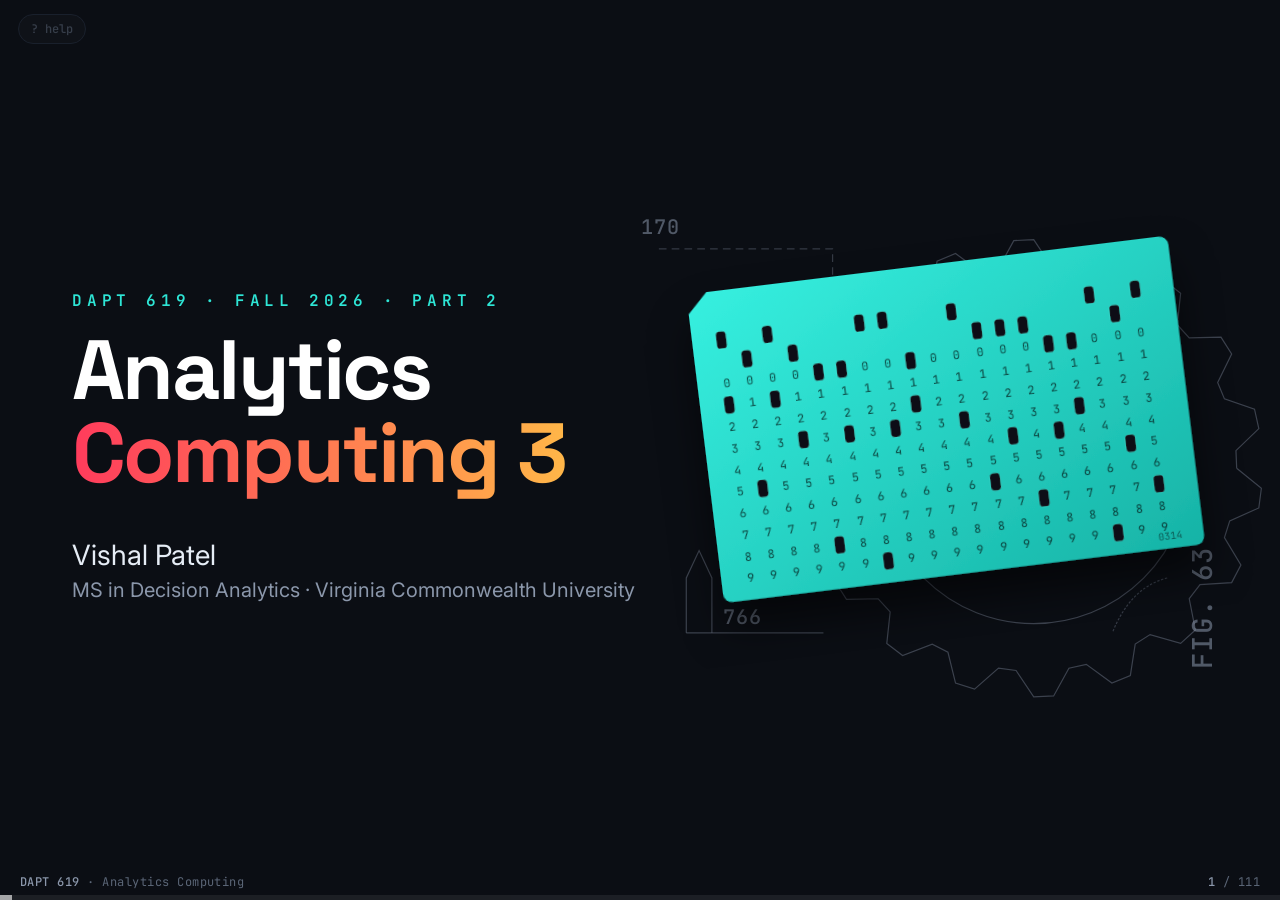
==== slides/html/part-2/index.html @ 4b33e955 "added main-guard slide" ====
<!doctype html>
<html lang="en">
<head>
<meta charset="utf-8">
<meta name="viewport" content="width=device-width, initial-scale=1">
<title>DAPT 619 · Analytics Computing · Part 2</title>
<link rel="preconnect" href="https://fonts.googleapis.com">
<link rel="preconnect" href="https://fonts.gstatic.com" crossorigin>
<link href="https://fonts.googleapis.com/css2?family=Inter:wght@400;500;600;700&family=JetBrains+Mono:wght@400;500;700&family=Space+Grotesk:wght@500;700&display=swap" rel="stylesheet">
<link rel="stylesheet" href="deck.css">
<style>
  body.blackout #stage { visibility: hidden; }
  /* ── Part 2 additions ── */
  pre.src { color: var(--text); }
  pre.src .kw { color: var(--violet); }
  pre.src .f { color: var(--blue); }
  pre.src .s, pre .s { color: var(--amber); }
  pre.src .n { color: #ff8a5b; }
  pre.src .c { color: var(--dim); font-style: italic; }
  pre.src .dec { color: var(--cyan); }
  pre .kw { color: var(--violet); }
  .fname { font: 500 14px var(--font-mono); color: var(--muted); letter-spacing: .04em; }
  .badge { display: inline-flex; align-items: center; justify-content: center; width: 26px; height: 26px; border-radius: 50%; background: var(--amber); color: #111; font: 700 14px var(--font-head); vertical-align: middle; }
  table.spec { border-collapse: collapse; font: 500 20px var(--font-mono); align-self: flex-start; }
  table.spec th { font: 600 13px var(--font-mono); letter-spacing: .1em; text-transform: uppercase; color: var(--muted); text-align: right; padding: 6px 22px; border-bottom: 1px solid var(--line); }
  table.spec td { text-align: right; padding: 7px 22px; border-bottom: 1px solid rgba(255,255,255,.05); }
  table.spec.wide { font: 400 17px var(--font-body); width: 100%; }
  table.spec.wide th:first-child, table.spec.wide td:first-child { text-align: left; }
  table.spec tr.hl td { color: var(--amber); font-weight: 600; background: rgba(255,182,72,.07); }
  .mockui { background: #fff; color: #1f2937; border-radius: 14px; padding: 20px 22px; box-shadow: 0 20px 50px rgba(0,0,0,.5); font-family: var(--font-body); }
  .mockui .mlabel { font-size: 13px; color: #6b7280; margin: 4px 0 6px; }
  .mockui .mfield { border: 1px solid #e5e7eb; border-radius: 8px; padding: 10px 12px; font-size: 17px; min-height: 22px; }
  .mockui .mbtn { flex: 1; text-align: center; background: #f3f4f6; border-radius: 8px; padding: 9px; font-size: 15px; font-weight: 600; }
  .mockui .mbtn.primary { background: #f97316; color: #fff; }
  .ibox { border: 1.5px solid rgba(230,237,246,.38); background: #232c3d; box-shadow: 0 4px 14px rgba(0,0,0,.35); border-radius: 12px; padding: 16px 20px; font: 600 17px var(--font-head); text-align: center; color: var(--text); }
  .ibox.sm { padding: 10px 12px; font-size: 15px; line-height: 1.3; }
  .tl { display: flex; gap: 14px; align-items: center; font-size: 18px; line-height: 1.4; }
  .tl .chip { flex: none; width: 108px; justify-content: center; }
  .comic-panel { width: 300px; height: 300px; border-radius: 14px; overflow: hidden; box-shadow: 0 14px 40px rgba(0,0,0,.45); }
  .comic-panel svg text { font-family: "Comic Neue", "Comic Sans MS", "Segoe Print", system-ui, sans-serif; }
  .jump { position: absolute; right: 64px; bottom: 34px; z-index: 5; font: 600 13px var(--font-mono); letter-spacing: .06em; color: var(--amber); border: 1px solid rgba(255,182,72,.45); background: rgba(255,182,72,.08); padding: 7px 14px; border-radius: 999px; text-decoration: none; }
  .jump:hover { background: rgba(255,182,72,.2); }
  .jump.back { color: var(--cyan); border-color: rgba(46,230,214,.45); background: rgba(46,230,214,.08); }
  .teaser { font: 400 26px var(--font-body); color: var(--muted); margin: 18px 0 0; max-width: 820px; }
  .teaser code.plain { color: var(--amber); }
  table.names { border-collapse: separate; border-spacing: 0 10px; font-size: 24px; }
  table.names td { padding: 10px 22px; background: var(--panel); border-top: 1px solid var(--line); border-bottom: 1px solid var(--line); }
  table.names td:first-child { border-left: 1px solid var(--line); border-radius: 10px 0 0 10px; color: var(--text); }
  table.names td:last-child { border-right: 1px solid var(--line); border-radius: 0 10px 10px 0; font-size: 18px; min-width: 360px; }
  table.names .v.bad { color: var(--red); } table.names .v.good { color: var(--green); } table.names .v.ok { color: var(--amber); }
  .icard { width: 300px; display: flex; flex-direction: column; gap: 8px; padding: 22px 24px; }
  .icard svg { width: 40px; height: 40px; color: var(--blue); }
  .icard b { font: 600 21px var(--font-head); }
  .icard span { color: var(--muted); font-size: 16px; line-height: 1.5; }
  .vcol { display: flex; flex-direction: column; gap: 6px; padding: 10px; border-radius: 12px; border: 1px dashed var(--line); }
  .vcol .vcell { width: 150px; padding: 8px 0; text-align: center; font: 500 18px var(--font-mono); background: var(--panel-2); border-radius: 6px; color: var(--muted); }
  .vcol { position: relative; width: fit-content; align-self: center; }
  .vscan { position: absolute; left: 8px; right: 8px; top: 8px; height: 40px; border-radius: 8px; border: 2px solid var(--red); background: rgba(255,59,92,.15); animation: vloop 3s steps(1) infinite; pointer-events: none; }
  @keyframes vloop { 0%,100% { transform: translateY(0); } 20% { transform: translateY(46px); } 40% { transform: translateY(92px); } 60% { transform: translateY(138px); } 80% { transform: translateY(184px); } }
  .vcol.all { border-color: var(--green); box-shadow: 0 0 30px rgba(74,222,128,.18); }
  .vcol.all .vcell { background: rgba(74,222,128,.14); color: var(--text); }
  /* roadmap breadcrumb + quiz progress (built by deck.js) */
  #roadmap { position: fixed; top: 14px; left: 50%; transform: translateX(-50%); z-index: 20; display: none; gap: 6px; align-items: center; font: 500 11px var(--font-mono); letter-spacing: .08em; text-transform: uppercase; pointer-events: none; }
  #roadmap.show { display: flex; }
  #roadmap .stop { display: flex; align-items: center; gap: 6px; padding: 4px 10px 4px 7px; border-radius: 999px; color: var(--dim); border: 1px solid transparent; }
  #roadmap .stop svg { width: 15px; height: 15px; }
  #roadmap .stop.done { color: var(--muted); }
  #roadmap .stop.done::after { content: "✓"; color: var(--green); margin-left: 2px; }
  #roadmap .stop.now { color: var(--text); border-color: rgba(255,182,72,.5); background: rgba(255,182,72,.1); }
  #roadmap .stop.now svg { color: var(--amber); }
  #roadmap .sep { color: var(--line); }
  #roadmap .sess { color: var(--dim); margin-right: 6px; }
  .slide.q::after { content: "?"; position: absolute; right: 70px; bottom: -40px; font: 700 380px var(--font-head); color: rgba(255,182,72,.05); pointer-events: none; }
  .qprog { position: absolute; left: 110px; top: 70px; display: flex; gap: 8px; align-items: center; font: 600 12px var(--font-mono); letter-spacing: .14em; text-transform: uppercase; color: var(--amber); }
  .qprog i { width: 22px; height: 6px; border-radius: 3px; background: var(--line); display: inline-block; }
  .qprog i.on { background: var(--amber); }
  .rung { display: flex; gap: 16px; align-items: center; padding: 14px 18px; border: 1px solid var(--line); border-radius: 12px; background: var(--panel); font-size: 17px; line-height: 1.4; }
  .rung .chip { flex: none; width: 172px; justify-content: center; white-space: nowrap; letter-spacing: .08em; }
  .hwrow { display: grid; grid-template-columns: 40px 210px 1fr auto; gap: 14px; align-items: center; padding: 9px 14px; border: 1px solid var(--line); border-radius: 10px; background: var(--panel); font-size: 16px; }
  .hwrow .pts { font: 700 20px var(--font-head); color: var(--amber); text-align: center; }
  .hwrow b { font: 600 17px var(--font-head); }
  .hwrow > span:nth-child(3) { color: var(--muted); white-space: nowrap; }
  .hwrow .tag { font: 600 11px var(--font-mono); letter-spacing: .08em; text-transform: uppercase; color: var(--cyan); }
  pre .callout { color: #111; background: var(--amber); border-radius: 5px; padding: 1px 8px; font: 600 12.5px var(--font-body); }
  .think { display: inline-flex; align-items: center; justify-content: center; width: 30px; height: 30px; border-radius: 50%; background: rgba(255,182,72,.12); border: 1px solid rgba(255,182,72,.5); color: var(--amber); vertical-align: -7px; margin-right: 8px; }
  .think svg { width: 19px; height: 19px; }
  .diagram .avatar { position: absolute; width: 62px; height: 62px; }
  .yt-link { display: inline-block; vertical-align: -6px; margin-left: 8px; }
  .yt-link:hover svg rect { fill: #cc0000; }
  .kin { color: var(--cyan); } .kout { color: var(--green); } .none { color: var(--dim); font-style: italic; }
  .ibox.kin { border-color: rgba(46,230,214,.5); } .ibox.kout { border-color: rgba(74,222,128,.5); color: var(--text); }
  table.envtbl { border-collapse: collapse; font-size: 15px; }
  table.envtbl th { font: 600 17px var(--font-head); color: var(--cyan); text-align: left; padding: 8px 14px; border-bottom: 1px solid var(--line); }
  table.envtbl td { padding: 10px 14px; border-bottom: 1px solid rgba(255,255,255,.06); vertical-align: top; line-height: 1.5; }
  table.envtbl td.k { font: 600 13px var(--font-mono); letter-spacing: .1em; text-transform: uppercase; color: var(--amber); white-space: nowrap; }
  table.envtbl code { font-size: 13.5px; }
  table.envtbl tr.when td { color: var(--muted); font: 600 12px var(--font-mono); letter-spacing: .1em; text-transform: uppercase; border: 0; }
  .envcard { width: 360px; gap: 10px; font-size: 16px; line-height: 1.45; }
  .envcard b { font: 600 22px var(--font-head); color: var(--text); }
  .envcard .lab { display: block; font: 600 11px var(--font-mono); letter-spacing: .12em; text-transform: uppercase; color: var(--amber); }
  pre .hl-block { background: rgba(255,182,72,.14); box-shadow: 0 0 0 3px rgba(255,182,72,.14); border-radius: 3px; }
</style>
</head>
<body>
<div id="bg"></div>
<svg width="0" height="0" style="position:absolute">
  <defs>
    <marker id="arr" viewBox="0 0 10 10" refX="9" refY="5" markerWidth="7" markerHeight="7" orient="auto-start-reverse"><path d="M0 0L10 5L0 10z" fill="context-stroke"/></marker>
    <marker id="arr-m" viewBox="0 0 10 10" refX="9" refY="5" markerWidth="7" markerHeight="7" orient="auto-start-reverse"><path d="M0 0L10 5L0 10z" fill="#8b97ab"/></marker>
    <marker id="arr-c" viewBox="0 0 10 10" refX="9" refY="5" markerWidth="7" markerHeight="7" orient="auto-start-reverse"><path d="M0 0L10 5L0 10z" fill="#2ee6d6"/></marker>
    <marker id="arr-r" viewBox="0 0 10 10" refX="9" refY="5" markerWidth="7" markerHeight="7" orient="auto-start-reverse"><path d="M0 0L10 5L0 10z" fill="#ff3b5c"/></marker>
    <marker id="arr-a" viewBox="0 0 10 10" refX="9" refY="5" markerWidth="7" markerHeight="7" orient="auto-start-reverse"><path d="M0 0L10 5L0 10z" fill="#ffb648"/></marker>
    <marker id="arr-g" viewBox="0 0 10 10" refX="9" refY="5" markerWidth="7" markerHeight="7" orient="auto-start-reverse"><path d="M0 0L10 5L0 10z" fill="#4ade80"/></marker>
    <symbol id="i-term" viewBox="0 0 24 24"><path d="M4 17l6-5-6-5"/><path d="M12 19h8"/></symbol>
    <symbol id="i-git" viewBox="0 0 24 24"><circle cx="6" cy="4" r="2.5"/><circle cx="18" cy="8" r="2.5"/><circle cx="6" cy="20" r="2.5"/><path d="M6 6.5v11M18 10.5a6 6 0 0 1-6 6h-2"/></symbol>
    <symbol id="i-box" viewBox="0 0 24 24"><path d="M21 8l-9-5-9 5v8l9 5 9-5z"/><path d="M3 8l9 5 9-5M12 13v9"/></symbol>
    <symbol id="i-flask" viewBox="0 0 24 24"><path d="M9 3v6L4 19a2 2 0 0 0 2 3h12a2 2 0 0 0 2-3L15 9V3"/><path d="M8 3h8M7 15h10"/></symbol>
    <symbol id="i-tree" viewBox="0 0 24 24"><path d="M3 5h6l2 2h10v12H3z"/><path d="M7 13h4M7 16h8"/></symbol>
    <symbol id="i-quiz" viewBox="0 0 24 24"><circle cx="12" cy="12" r="10"/><path d="M9.5 9a2.5 2.5 0 1 1 3.5 2.3c-.7.4-1 1-1 1.7"/><path d="M12 17h.01"/></symbol>
    <symbol id="i-doc" viewBox="0 0 24 24"><path d="M14 3H6a2 2 0 0 0-2 2v14a2 2 0 0 0 2 2h12a2 2 0 0 0 2-2V9z"/><path d="M14 3v6h6"/><path d="M8 13h8M8 17h8"/></symbol>
    <symbol id="i-user" viewBox="0 0 24 24"><circle cx="12" cy="8" r="4"/><path d="M4 21a8 8 0 0 1 16 0"/></symbol>
    <symbol id="i-play" viewBox="0 0 24 24"><circle cx="12" cy="12" r="10"/><path d="M10 8l6 4-6 4z"/></symbol>
    <symbol id="i-link" viewBox="0 0 24 24"><path d="M10 13a5 5 0 0 0 7 0l3-3a5 5 0 0 0-7-7l-1 1"/><path d="M14 11a5 5 0 0 0-7 0l-3 3a5 5 0 0 0 7 7l1-1"/></symbol>
    <symbol id="i-swords" viewBox="0 0 100 100"><g stroke-width="5" stroke-linecap="round" stroke-linejoin="round">
      <path d="M32 68 L84 16 L90 10 L84 22 Z" fill="currentColor" stroke-width="2"/><line x1="32" y1="68" x2="84" y2="16" stroke-width="7"/>
      <line x1="22" y1="60" x2="40" y2="78"/><line x1="31" y1="69" x2="16" y2="84"/><circle cx="14" cy="86" r="4.5" fill="currentColor"/>
      <path d="M68 68 L16 16 L10 10 L16 22 Z" fill="currentColor" stroke-width="2"/><line x1="68" y1="68" x2="16" y2="16" stroke-width="7"/>
      <line x1="78" y1="60" x2="60" y2="78"/><line x1="69" y1="69" x2="84" y2="84"/><circle cx="86" cy="86" r="4.5" fill="currentColor"/>
    </g></symbol>
    <symbol id="i-app" viewBox="0 0 24 24"><rect x="3" y="4" width="18" height="16" rx="2"/><path d="M3 9h18M7 13h5M7 16h8"/></symbol>
    <symbol id="i-bolt" viewBox="0 0 24 24"><path d="M13 2L4 14h7l-1 8 9-12h-7z"/></symbol>
    <symbol id="i-think" viewBox="0 0 24 24"><path d="M9 18h6M10 21h4"/><path d="M12 3a6 6 0 0 0-3.6 10.8c.7.6 1.1 1.3 1.1 2.2h5c0-.9.4-1.6 1.1-2.2A6 6 0 0 0 12 3z"/><path d="M12 7.5a2.5 2.5 0 0 0-2.5 2.5"/></symbol>
    <symbol id="i-cpu" viewBox="0 0 24 24"><rect x="6" y="6" width="12" height="12" rx="2"/><rect x="9.5" y="9.5" width="5" height="5"/><path d="M9 2v4M15 2v4M9 18v4M15 18v4M2 9h4M2 15h4M18 9h4M18 15h4"/></symbol>
    <symbol id="i-funnel" viewBox="0 0 24 24"><path d="M3 4h18l-7 8v6l-4 2v-8z"/></symbol>
    <symbol id="i-db" viewBox="0 0 24 24"><ellipse cx="12" cy="5" rx="8" ry="3"/><path d="M4 5v14c0 1.7 3.6 3 8 3s8-1.3 8-3V5"/><path d="M4 12c0 1.7 3.6 3 8 3s8-1.3 8-3"/></symbol>
    <symbol id="i-puzzle" viewBox="0 0 24 24"><path d="M10 3h4v3a2 2 0 1 0 4 0V3h3v7h-3a2 2 0 1 0 0 4h3v7h-7v-3a2 2 0 1 0-4 0v3H3v-7h3a2 2 0 1 0 0-4H3V3h7z"/></symbol>
    <symbol id="i-shield" viewBox="0 0 24 24"><path d="M12 2l8 3v6c0 5-3.4 9.4-8 11-4.6-1.6-8-6-8-11V5z"/><path d="M8.5 12l2.5 2.5 4.5-5"/></symbol>
    <symbol id="i-brain" viewBox="0 0 24 24"><rect x="3" y="3" width="18" height="18" rx="2"/><path d="M3 9h18M3 15h18M9 3v18M15 3v18"/><circle cx="18" cy="18" r="3.2" fill="currentColor" stroke="none"/></symbol>
  </defs>
</svg>

<div id="stage"><div id="deck">

<!-- ═══════════════════════════ 1 · Title ═══════════════════════════ -->
<section class="slide title-slide" data-title="DAPT 619 · Analytics Computing">
  <div class="course">DAPT 619 · Fall 2026 · Part 2</div>
  <h1>Analytics<br><span class="grad">Computing 3</span></h1>
  <div class="who">Vishal Patel</div>
  <div class="when">MS in Decision Analytics · Virginia Commonwealth University</div>
  <svg class="hero" viewBox="0 0 700 560" aria-hidden="true">
    <defs>
      <linearGradient id="cardfill" x1="0" y1="0" x2="1" y2="1"><stop offset="0" stop-color="#36f0e0"/><stop offset="1" stop-color="#17b3a6"/></linearGradient>
      <filter id="cardshadow" x="-20%" y="-20%" width="140%" height="140%"><feDropShadow dx="0" dy="28" stdDeviation="22" flood-color="#000" flood-opacity=".55"/></filter>
    </defs>
    <g class="ink">
      <path pathLength="1" d="M692.0,300.0 L719.0,321.8 L716.2,343.4 L684.4,357.5 L678.6,375.9 L696.6,405.7 L686.5,425.0 L651.9,427.3 L640.1,442.7 L646.8,476.8 L630.7,491.5 L597.3,481.9 L581.0,492.3 L575.7,526.6 L555.5,534.9 L527.5,514.4 L508.5,518.6 L491.8,549.0 L470.0,550.0 L450.7,521.2 L431.5,518.6 L405.3,541.5 L384.5,534.9 L376.2,501.2 L359.0,492.3 L326.6,504.8 L309.3,491.5 L313.0,457.0 L299.9,442.7 L265.2,443.4 L253.5,425.0 L268.8,393.8 L261.4,375.9 L228.5,364.7 L223.8,343.4 L248.8,319.3 L248.0,300.0 L221.0,278.2 L223.8,256.6 L255.6,242.5 L261.4,224.1 L243.4,194.3 L253.5,175.0 L288.1,172.7 L299.9,157.3 L293.2,123.2 L309.3,108.5 L342.7,118.1 L359.0,107.7 L364.3,73.4 L384.5,65.1 L412.5,85.6 L431.5,81.4 L448.2,51.0 L470.0,50.0 L489.3,78.8 L508.5,81.4 L534.7,58.5 L555.5,65.1 L563.8,98.8 L581.0,107.7 L613.4,95.2 L630.7,108.5 L627.0,143.0 L640.1,157.3 L674.8,156.6 L686.5,175.0 L671.2,206.2 L678.6,224.1 L711.5,235.3 L716.2,256.6 L691.2,280.7 Z"/>
      <circle pathLength="1" cx="470" cy="300" r="170"/>
      <circle pathLength="1" cx="470" cy="300" r="52"/>
      <circle pathLength="1" cx="470" cy="300" r="22"/>
      <path pathLength="1" d="M60 60 H250 V150" class="dash"/>
      <path pathLength="1" d="M250 150 l-8 -16 h16 z"/>
      <path pathLength="1" d="M616 420 q-40 10 -60 60" class="dash"/>
      <path pathLength="1" d="M90 480 h150" />
      <path pathLength="1" d="M90 480 v-60 l14 -30 l14 30 v60" />
    </g>
    <g class="ink-lbl">
      <text x="40" y="44">170</text>
      <text x="262" y="128">764</text>
      <text x="130" y="470">766</text>
      <text x="665" y="520" transform="rotate(-90 665 520)">FIG. 63</text>
    </g>
    <g class="card" transform="translate(90 110) rotate(-7 260 170)">
      <path class="paper" d="M22 0 H520 a10 10 0 0 1 10 10 V330 a10 10 0 0 1 -10 10 H10 a10 10 0 0 1 -10 -10 V22 Z"/>
      <g class="interp"><text data-col="0" x="32.0" y="28">A</text><text data-col="1" x="57.3" y="28">N</text><text data-col="2" x="82.7" y="28">A</text><text data-col="3" x="108.0" y="28">L</text><text data-col="4" x="133.3" y="28">Y</text><text data-col="5" x="158.7" y="28">T</text><text data-col="6" x="184.0" y="28">I</text><text data-col="7" x="209.3" y="28">C</text><text data-col="8" x="234.7" y="28">S</text><text data-col="9" x="260.0" y="28"> </text><text data-col="10" x="285.3" y="28">C</text><text data-col="11" x="310.7" y="28">O</text><text data-col="12" x="336.0" y="28">M</text><text data-col="13" x="361.3" y="28">P</text><text data-col="14" x="386.7" y="28">U</text><text data-col="15" x="412.0" y="28">T</text><text data-col="16" x="437.3" y="28">I</text><text data-col="17" x="462.7" y="28">N</text><text data-col="18" x="488.0" y="28">G</text></g>
      <g class="digits"><text data-col="0" x="32.0" y="106.6">0</text><text data-col="0" x="32.0" y="154.3">2</text><text data-col="0" x="32.0" y="178.1">3</text><text data-col="0" x="32.0" y="201.9">4</text><text data-col="0" x="32.0" y="225.7">5</text><text data-col="0" x="32.0" y="249.5">6</text><text data-col="0" x="32.0" y="273.4">7</text><text data-col="0" x="32.0" y="297.2">8</text><text data-col="0" x="32.0" y="321.0">9</text><text data-col="1" x="57.3" y="106.6">0</text><text data-col="1" x="57.3" y="130.5">1</text><text data-col="1" x="57.3" y="154.3">2</text><text data-col="1" x="57.3" y="178.1">3</text><text data-col="1" x="57.3" y="201.9">4</text><text data-col="1" x="57.3" y="249.5">6</text><text data-col="1" x="57.3" y="273.4">7</text><text data-col="1" x="57.3" y="297.2">8</text><text data-col="1" x="57.3" y="321.0">9</text><text data-col="2" x="82.7" y="106.6">0</text><text data-col="2" x="82.7" y="154.3">2</text><text data-col="2" x="82.7" y="178.1">3</text><text data-col="2" x="82.7" y="201.9">4</text><text data-col="2" x="82.7" y="225.7">5</text><text data-col="2" x="82.7" y="249.5">6</text><text data-col="2" x="82.7" y="273.4">7</text><text data-col="2" x="82.7" y="297.2">8</text><text data-col="2" x="82.7" y="321.0">9</text><text data-col="3" x="108.0" y="106.6">0</text><text data-col="3" x="108.0" y="130.5">1</text><text data-col="3" x="108.0" y="154.3">2</text><text data-col="3" x="108.0" y="201.9">4</text><text data-col="3" x="108.0" y="225.7">5</text><text data-col="3" x="108.0" y="249.5">6</text><text data-col="3" x="108.0" y="273.4">7</text><text data-col="3" x="108.0" y="297.2">8</text><text data-col="3" x="108.0" y="321.0">9</text><text data-col="4" x="133.3" y="130.5">1</text><text data-col="4" x="133.3" y="154.3">2</text><text data-col="4" x="133.3" y="178.1">3</text><text data-col="4" x="133.3" y="201.9">4</text><text data-col="4" x="133.3" y="225.7">5</text><text data-col="4" x="133.3" y="249.5">6</text><text data-col="4" x="133.3" y="273.4">7</text><text data-col="4" x="133.3" y="321.0">9</text><text data-col="5" x="158.7" y="130.5">1</text><text data-col="5" x="158.7" y="154.3">2</text><text data-col="5" x="158.7" y="201.9">4</text><text data-col="5" x="158.7" y="225.7">5</text><text data-col="5" x="158.7" y="249.5">6</text><text data-col="5" x="158.7" y="273.4">7</text><text data-col="5" x="158.7" y="297.2">8</text><text data-col="5" x="158.7" y="321.0">9</text><text data-col="6" x="184.0" y="106.6">0</text><text data-col="6" x="184.0" y="130.5">1</text><text data-col="6" x="184.0" y="154.3">2</text><text data-col="6" x="184.0" y="178.1">3</text><text data-col="6" x="184.0" y="201.9">4</text><text data-col="6" x="184.0" y="225.7">5</text><text data-col="6" x="184.0" y="249.5">6</text><text data-col="6" x="184.0" y="273.4">7</text><text data-col="6" x="184.0" y="297.2">8</text><text data-col="7" x="209.3" y="106.6">0</text><text data-col="7" x="209.3" y="130.5">1</text><text data-col="7" x="209.3" y="154.3">2</text><text data-col="7" x="209.3" y="201.9">4</text><text data-col="7" x="209.3" y="225.7">5</text><text data-col="7" x="209.3" y="249.5">6</text><text data-col="7" x="209.3" y="273.4">7</text><text data-col="7" x="209.3" y="297.2">8</text><text data-col="7" x="209.3" y="321.0">9</text><text data-col="8" x="234.7" y="130.5">1</text><text data-col="8" x="234.7" y="178.1">3</text><text data-col="8" x="234.7" y="201.9">4</text><text data-col="8" x="234.7" y="225.7">5</text><text data-col="8" x="234.7" y="249.5">6</text><text data-col="8" x="234.7" y="273.4">7</text><text data-col="8" x="234.7" y="297.2">8</text><text data-col="8" x="234.7" y="321.0">9</text><text data-col="9" x="260.0" y="106.6">0</text><text data-col="9" x="260.0" y="130.5">1</text><text data-col="9" x="260.0" y="154.3">2</text><text data-col="9" x="260.0" y="178.1">3</text><text data-col="9" x="260.0" y="201.9">4</text><text data-col="9" x="260.0" y="225.7">5</text><text data-col="9" x="260.0" y="249.5">6</text><text data-col="9" x="260.0" y="273.4">7</text><text data-col="9" x="260.0" y="297.2">8</text><text data-col="9" x="260.0" y="321.0">9</text><text data-col="10" x="285.3" y="106.6">0</text><text data-col="10" x="285.3" y="130.5">1</text><text data-col="10" x="285.3" y="154.3">2</text><text data-col="10" x="285.3" y="201.9">4</text><text data-col="10" x="285.3" y="225.7">5</text><text data-col="10" x="285.3" y="249.5">6</text><text data-col="10" x="285.3" y="273.4">7</text><text data-col="10" x="285.3" y="297.2">8</text><text data-col="10" x="285.3" y="321.0">9</text><text data-col="11" x="310.7" y="106.6">0</text><text data-col="11" x="310.7" y="130.5">1</text><text data-col="11" x="310.7" y="154.3">2</text><text data-col="11" x="310.7" y="178.1">3</text><text data-col="11" x="310.7" y="201.9">4</text><text data-col="11" x="310.7" y="225.7">5</text><text data-col="11" x="310.7" y="273.4">7</text><text data-col="11" x="310.7" y="297.2">8</text><text data-col="11" x="310.7" y="321.0">9</text><text data-col="12" x="336.0" y="106.6">0</text><text data-col="12" x="336.0" y="130.5">1</text><text data-col="12" x="336.0" y="154.3">2</text><text data-col="12" x="336.0" y="178.1">3</text><text data-col="12" x="336.0" y="225.7">5</text><text data-col="12" x="336.0" y="249.5">6</text><text data-col="12" x="336.0" y="273.4">7</text><text data-col="12" x="336.0" y="297.2">8</text><text data-col="12" x="336.0" y="321.0">9</text><text data-col="13" x="361.3" y="106.6">0</text><text data-col="13" x="361.3" y="130.5">1</text><text data-col="13" x="361.3" y="154.3">2</text><text data-col="13" x="361.3" y="178.1">3</text><text data-col="13" x="361.3" y="201.9">4</text><text data-col="13" x="361.3" y="225.7">5</text><text data-col="13" x="361.3" y="249.5">6</text><text data-col="13" x="361.3" y="297.2">8</text><text data-col="13" x="361.3" y="321.0">9</text><text data-col="14" x="386.7" y="130.5">1</text><text data-col="14" x="386.7" y="154.3">2</text><text data-col="14" x="386.7" y="178.1">3</text><text data-col="14" x="386.7" y="225.7">5</text><text data-col="14" x="386.7" y="249.5">6</text><text data-col="14" x="386.7" y="273.4">7</text><text data-col="14" x="386.7" y="297.2">8</text><text data-col="14" x="386.7" y="321.0">9</text><text data-col="15" x="412.0" y="130.5">1</text><text data-col="15" x="412.0" y="154.3">2</text><text data-col="15" x="412.0" y="201.9">4</text><text data-col="15" x="412.0" y="225.7">5</text><text data-col="15" x="412.0" y="249.5">6</text><text data-col="15" x="412.0" y="273.4">7</text><text data-col="15" x="412.0" y="297.2">8</text><text data-col="15" x="412.0" y="321.0">9</text><text data-col="16" x="437.3" y="106.6">0</text><text data-col="16" x="437.3" y="130.5">1</text><text data-col="16" x="437.3" y="154.3">2</text><text data-col="16" x="437.3" y="178.1">3</text><text data-col="16" x="437.3" y="201.9">4</text><text data-col="16" x="437.3" y="225.7">5</text><text data-col="16" x="437.3" y="249.5">6</text><text data-col="16" x="437.3" y="273.4">7</text><text data-col="16" x="437.3" y="297.2">8</text><text data-col="17" x="462.7" y="106.6">0</text><text data-col="17" x="462.7" y="130.5">1</text><text data-col="17" x="462.7" y="154.3">2</text><text data-col="17" x="462.7" y="178.1">3</text><text data-col="17" x="462.7" y="201.9">4</text><text data-col="17" x="462.7" y="249.5">6</text><text data-col="17" x="462.7" y="273.4">7</text><text data-col="17" x="462.7" y="297.2">8</text><text data-col="17" x="462.7" y="321.0">9</text><text data-col="18" x="488.0" y="106.6">0</text><text data-col="18" x="488.0" y="130.5">1</text><text data-col="18" x="488.0" y="154.3">2</text><text data-col="18" x="488.0" y="178.1">3</text><text data-col="18" x="488.0" y="201.9">4</text><text data-col="18" x="488.0" y="225.7">5</text><text data-col="18" x="488.0" y="249.5">6</text><text data-col="18" x="488.0" y="297.2">8</text><text data-col="18" x="488.0" y="321.0">9</text></g>
      <g class="rowlbl"><text x="13" y="58.0">12</text><text x="13" y="81.8">11</text><text x="13" y="105.6">0</text><text x="13" y="129.5">1</text><text x="13" y="153.3">2</text><text x="13" y="177.1">3</text><text x="13" y="200.9">4</text><text x="13" y="224.7">5</text><text x="13" y="248.5">6</text><text x="13" y="272.4">7</text><text x="13" y="296.2">8</text><text x="13" y="320.0">9</text></g>
      <g class="holes"><rect class="hole" data-col="0" x="26.5" y="44.5" width="11" height="19" rx="4" style="--d:1.10s"/><rect class="hole" data-col="0" x="26.5" y="116.0" width="11" height="19" rx="4" style="--d:1.13s"/><rect class="hole" data-col="1" x="51.8" y="68.3" width="11" height="19" rx="4" style="--d:1.19s"/><rect class="hole" data-col="1" x="51.8" y="211.2" width="11" height="19" rx="4" style="--d:1.25s"/><rect class="hole" data-col="2" x="77.2" y="44.5" width="11" height="19" rx="4" style="--d:1.25s"/><rect class="hole" data-col="2" x="77.2" y="116.0" width="11" height="19" rx="4" style="--d:1.28s"/><rect class="hole" data-col="3" x="102.5" y="68.3" width="11" height="19" rx="4" style="--d:1.34s"/><rect class="hole" data-col="3" x="102.5" y="163.6" width="11" height="19" rx="4" style="--d:1.38s"/><rect class="hole" data-col="4" x="127.8" y="92.1" width="11" height="19" rx="4" style="--d:1.42s"/><rect class="hole" data-col="4" x="127.8" y="282.7" width="11" height="19" rx="4" style="--d:1.50s"/><rect class="hole" data-col="5" x="153.2" y="92.1" width="11" height="19" rx="4" style="--d:1.50s"/><rect class="hole" data-col="5" x="153.2" y="163.6" width="11" height="19" rx="4" style="--d:1.53s"/><rect class="hole" data-col="6" x="178.5" y="44.5" width="11" height="19" rx="4" style="--d:1.55s"/><rect class="hole" data-col="6" x="178.5" y="306.5" width="11" height="19" rx="4" style="--d:1.66s"/><rect class="hole" data-col="7" x="203.8" y="44.5" width="11" height="19" rx="4" style="--d:1.62s"/><rect class="hole" data-col="7" x="203.8" y="163.6" width="11" height="19" rx="4" style="--d:1.68s"/><rect class="hole" data-col="8" x="229.2" y="92.1" width="11" height="19" rx="4" style="--d:1.72s"/><rect class="hole" data-col="8" x="229.2" y="139.8" width="11" height="19" rx="4" style="--d:1.74s"/><rect class="hole" data-col="10" x="279.8" y="44.5" width="11" height="19" rx="4" style="--d:1.85s"/><rect class="hole" data-col="10" x="279.8" y="163.6" width="11" height="19" rx="4" style="--d:1.90s"/><rect class="hole" data-col="11" x="305.2" y="68.3" width="11" height="19" rx="4" style="--d:1.94s"/><rect class="hole" data-col="11" x="305.2" y="235.0" width="11" height="19" rx="4" style="--d:2.00s"/><rect class="hole" data-col="12" x="330.5" y="68.3" width="11" height="19" rx="4" style="--d:2.01s"/><rect class="hole" data-col="12" x="330.5" y="187.4" width="11" height="19" rx="4" style="--d:2.06s"/><rect class="hole" data-col="13" x="355.8" y="68.3" width="11" height="19" rx="4" style="--d:2.08s"/><rect class="hole" data-col="13" x="355.8" y="258.9" width="11" height="19" rx="4" style="--d:2.17s"/><rect class="hole" data-col="14" x="381.2" y="92.1" width="11" height="19" rx="4" style="--d:2.17s"/><rect class="hole" data-col="14" x="381.2" y="187.4" width="11" height="19" rx="4" style="--d:2.21s"/><rect class="hole" data-col="15" x="406.5" y="92.1" width="11" height="19" rx="4" style="--d:2.25s"/><rect class="hole" data-col="15" x="406.5" y="163.6" width="11" height="19" rx="4" style="--d:2.27s"/><rect class="hole" data-col="16" x="431.8" y="44.5" width="11" height="19" rx="4" style="--d:2.30s"/><rect class="hole" data-col="16" x="431.8" y="306.5" width="11" height="19" rx="4" style="--d:2.41s"/><rect class="hole" data-col="17" x="457.2" y="68.3" width="11" height="19" rx="4" style="--d:2.38s"/><rect class="hole" data-col="17" x="457.2" y="211.2" width="11" height="19" rx="4" style="--d:2.44s"/><rect class="hole" data-col="18" x="482.5" y="44.5" width="11" height="19" rx="4" style="--d:2.45s"/><rect class="hole" data-col="18" x="482.5" y="258.9" width="11" height="19" rx="4" style="--d:2.54s"/></g>
      <text class="serial" x="506" y="330">0314</text>
      <g class="hits"><rect class="colhit" data-col="0" data-ch="A" data-code="12 + 1" x="19.3" y="34.1" width="25.3" height="293.8"/><rect class="colhit" data-col="1" data-ch="N" data-code="11 + 5" x="44.7" y="34.1" width="25.3" height="293.8"/><rect class="colhit" data-col="2" data-ch="A" data-code="12 + 1" x="70.0" y="34.1" width="25.3" height="293.8"/><rect class="colhit" data-col="3" data-ch="L" data-code="11 + 3" x="95.3" y="34.1" width="25.3" height="293.8"/><rect class="colhit" data-col="4" data-ch="Y" data-code="0 + 8" x="120.7" y="34.1" width="25.3" height="293.8"/><rect class="colhit" data-col="5" data-ch="T" data-code="0 + 3" x="146.0" y="34.1" width="25.3" height="293.8"/><rect class="colhit" data-col="6" data-ch="I" data-code="12 + 9" x="171.3" y="34.1" width="25.3" height="293.8"/><rect class="colhit" data-col="7" data-ch="C" data-code="12 + 3" x="196.7" y="34.1" width="25.3" height="293.8"/><rect class="colhit" data-col="8" data-ch="S" data-code="0 + 2" x="222.0" y="34.1" width="25.3" height="293.8"/><rect class="colhit" data-col="9" data-ch=" " data-code="" x="247.3" y="34.1" width="25.3" height="293.8"/><rect class="colhit" data-col="10" data-ch="C" data-code="12 + 3" x="272.7" y="34.1" width="25.3" height="293.8"/><rect class="colhit" data-col="11" data-ch="O" data-code="11 + 6" x="298.0" y="34.1" width="25.3" height="293.8"/><rect class="colhit" data-col="12" data-ch="M" data-code="11 + 4" x="323.3" y="34.1" width="25.3" height="293.8"/><rect class="colhit" data-col="13" data-ch="P" data-code="11 + 7" x="348.7" y="34.1" width="25.3" height="293.8"/><rect class="colhit" data-col="14" data-ch="U" data-code="0 + 4" x="374.0" y="34.1" width="25.3" height="293.8"/><rect class="colhit" data-col="15" data-ch="T" data-code="0 + 3" x="399.3" y="34.1" width="25.3" height="293.8"/><rect class="colhit" data-col="16" data-ch="I" data-code="12 + 9" x="424.7" y="34.1" width="25.3" height="293.8"/><rect class="colhit" data-col="17" data-ch="N" data-code="11 + 5" x="450.0" y="34.1" width="25.3" height="293.8"/><rect class="colhit" data-col="18" data-ch="G" data-code="12 + 7" x="475.3" y="34.1" width="25.3" height="293.8"/></g>
    </g>
  </svg>
</section>

<!-- ═══════════════════════════ Agenda ═══════════════════════════ -->
<section class="slide" data-title="Today: two sessions">
  <h1 class="title">Today</h1>
  <div class="row fill" style="gap:40px;justify-content:center;align-items:center">
    <div class="card glow-cyan col" data-f="1" style="width:520px;gap:16px;padding:28px 34px;align-self:center">
      <div class="chip" style="align-self:flex-start">Session 1 · 1h 45m</div>
      <ol class="list" style="font-size:24px;line-height:1.5;margin:0">
        <li>Warm-up: where we left off</li>
        <li><b>Unit testing</b>, properly this time</li>
        <li><span class="amber">Exercise 1</span>: test a real dataset</li>
        <li>Project code structure</li>
      </ol>
    </div>
    <div class="card glow-red col" data-f="2" style="width:520px;gap:16px;padding:28px 34px">
      <div class="chip red" style="align-self:flex-start">Session 2 · 1h 45m</div>
      <ol class="list" style="font-size:24px;line-height:1.5;margin:0" start="5">
        <li><b>Gradio</b>: turn a function into an app</li>
        <li><span class="amber">Exercise 2</span>: build and share an app</li>
        <li><b>Polars</b>: DataFrames for the new era</li>
        <li><b>Foundation models</b> for tabular data</li>
      </ol>
    </div>
  </div>
</section>

<!-- ═══════════════════════════ Start installing now ═══════════════════════════ -->
<!-- Torch is the big download (tabicl depends on it). Windows/macOS pip wheels are CPU-only already; on Linux/WSL the default
     wheel pulls ~2–3 GB of CUDA libraries, so the CPU index line avoids that. Installs run while we do the warm-up. -->
<section class="slide" data-title="Start now: install today's packages">
  <h1 class="title">Start Now: Set Up Today’s Environment</h1>
  <div class="row fill" style="gap:36px;justify-content:center;align-items:center">
    <div class="col" style="gap:14px;width:760px">
      <div class="term"><div class="bar"><i></i><i></i><i></i><span>Git Bash (Mac: Terminal)</span></div>
        <div class="body" style="font-size:16.5px;line-height:1.8;white-space:nowrap"><span class="dim">$</span> git clone https://github.com/vishal-git/dapt-619.git<br><span class="dim">  # already have it? cd dapt-619, then git pull</span><br><span class="dim">$</span> cd dapt-619<br><span class="dim">$</span> conda create -n dapt619 python=3.12<br><span class="dim">$</span> conda env list<br><span class="dim">$</span> conda activate dapt619<br><span class="dim">$</span> pip install -r requirements.txt<br><span class="dim">$</span> pip show tabicl</div></div>
      <p class="muted" style="font-size:16px;margin:0;line-height:1.5"><code>conda</code> not found in Git Bash? One-time fix: steps 1 and 4 in <code>class-material/setup.md</code>.</p>
    </div>
    <div class="col" style="gap:14px;width:340px">
      <p data-f="1" style="font-size:19px;margin:0;line-height:1.5">Last time: <code>python -m venv</code>. A <b>conda environment</b> is the same idea, an isolated set of packages, and it also lets us pick the <b>Python version</b> (3.12).</p>
      <p data-f="2" style="font-size:19px;margin:0;line-height:1.5"><code>requirements.txt</code>: one file, every package for the course, with tested versions.</p>
      <p data-f="3" class="muted" style="font-size:17px;margin:0;line-height:1.5">It includes <b>PyTorch</b> (for <code>tabicl</code>, Session 2), which is big. Start now; it installs while we review.</p>
    </div>
  </div>
  <a class="jump" href="#appendix-d">Appendix D: venv vs. conda vs. uv →</a>
</section>

<!-- ═══════════════════════════ Warm-up divider ═══════════════════════════ -->
<section class="slide section quiz" id="warmup" data-section="Warm-up" data-title="Warm-up: where we left off">
  <div class="kicker">Warm-up</div>
  <h1>Where we <span>left off</span></h1>
  <svg class="big-ico ico"><use href="#i-quiz"/></svg>
  <a class="jump skip" href="#testing">Skip the quick check → Unit Testing</a>
</section>

<section class="slide q" data-section="Warm-up" data-title="Warm-up: where am I?">
  <div class="fill"><p><span class="chip amber qn">Q1</span> You just opened a terminal. Which command tells you <b>which folder you are in</b>, and which one <b>lists what is in it</b>?</p>
    <div class="answer" data-f="1"><span class="chip green">Answer</span><span><code>pwd</code> prints the working directory; <code>ls</code> lists its contents (<code>ls -la</code> also shows hidden files such as <code>.venv</code> and <code>.git</code>).</span></div></div>
</section>
<section class="slide q" data-section="Warm-up" data-title="Warm-up: git order">
  <div class="fill"><p><span class="chip amber qn">Q2</span> You edited <code>analysis.py</code> and want it on GitHub. Put these in order:</p>
<pre>git push
git commit -m "Fix date parsing"
git add analysis.py</pre>
    <div class="answer" data-f="1"><span class="chip green">Answer</span><span><code>git add</code> → <code>git commit</code> → <code>git push</code>. Stage it, snapshot it, send it to the remote.</span></div></div>
</section>
<section class="slide q" data-section="Warm-up" data-title="Warm-up: which python?">
  <div class="fill"><p><span class="chip amber qn">Q3</span> You activated your environment. How do you <b>confirm</b> which Python will run before you <code>pip install</code> anything?</p>
    <div class="answer" data-f="1"><span class="chip green">Answer</span><span><code>where python</code> (Anaconda Prompt) or <code>which python</code> (Git Bash, Mac). The first result should be <b>inside</b> your environment’s folder (<code>.venv</code>, or <code>envs\dapt619</code> for conda), not the base install.</span></div></div>
</section>
<section class="slide q" data-section="Warm-up" data-title="Warm-up: share your environment">
  <div class="fill"><p><span class="chip amber qn">Q4</span> A classmate wants to run your project with the same packages. Which two commands do you run on your side and theirs?</p>
    <div class="answer" data-f="1"><span class="chip green">Answer</span><span>You: <code>pip freeze &gt; requirements.txt</code> (and commit it). They: create and activate a fresh venv, then <code>pip install -r requirements.txt</code>.</span></div></div>
</section>

<!-- ═══════════════════════════ Section 01: Unit Testing ═══════════════════════════ -->
<section class="slide section" id="testing" data-section="Testing" data-title="Unit Testing">
  <div class="kicker">Section 01</div>
  <h1>Unit <span>Testing</span></h1>
  <p class="teaser">How a $327M spacecraft taught us to write <code class="plain">assert</code>.</p>
  <svg class="big-ico ico"><use href="#i-flask"/></svg>
  <div class="secnum">01</div>
</section>

<!-- ═══════════════════════════ Mars Climate Orbiter (one slide; the quiz was asked in lecture 1) ═══════════════════════════ -->
<!-- Background: NASA/JPL artwork (public domain), extended to 16:9 (sky and Martian surface widened) for a full-bleed slide.
     Real story: Lockheed Martin's ground software reported thruster impulse in pound-force seconds; JPL's navigation software expected
     newton-seconds (factor 4.45). The orbiter arrived ~57 km above Mars instead of ~226 km. Mission cost ≈ $327M. -->
<section class="slide bleed" data-section="Testing" data-title="Mars Climate Orbiter">
  <img class="bg" src="assets/mars-climate-orbiter-wide.jpg" alt="Mars Climate Orbiter above the Martian surface (NASA/JPL artwork, extended)">
  <div class="overlay-card" style="left:56px;top:48px;width:560px">
    <div class="oc-head" style="color:var(--amber)">Mars Climate Orbiter · 1998–1999</div>
    <p style="font-size:19px;margin:0 0 12px;line-height:1.5">Launched Dec 11, 1998. Lost Sep 23, 1999: it <span class="red">burned up in Mars’ atmosphere</span>. Cost: about <b>$327M</b>.</p>
    <p data-f="1" style="font-size:19px;margin:0;line-height:1.5">One team’s software reported thruster force in <b>pound-force seconds</b>; the navigation software expected <b>newton-seconds</b>. Every number was off by <b>4.45×</b>. <span class="amber">Nothing crashed.</span></p>
  </div>
  <div class="overlay-card" data-f="2" style="left:56px;top:372px;width:560px">
    <p style="font-size:19px;margin:0;line-height:1.5"><span class="think" title="Think about it"><svg class="ico"><use href="#i-think"/></svg></span> A Python function expects <b>kilometers</b> but receives <b>miles</b>. Would the code <span class="red">necessarily crash</span>?</p>
    <p data-f="3" style="font-size:18px;margin:12px 0 0;line-height:1.5"><b class="green">No.</b> Python has no idea what a unit is: <code>1.0</code> mile is silently used as <code>1.0</code> km, and every number downstream is plausibly wrong. That’s why tests <b>check the values</b>, not just that the code ran.</p>
  </div>
  <div class="foot" style="left:56px;right:auto;text-align:left">Image: NASA/JPL (extended) · <a href="https://www.jpl.nasa.gov/missions/mars-climate-orbiter/" target="_blank">jpl.nasa.gov/missions/mars-climate-orbiter</a></div>
</section>

<!-- ═══════════════════════════ 59 · Two questions ═══════════════════════════ -->
<section class="slide" data-section="Testing" data-title="What should we be testing?" style="justify-content:center;align-items:center">
  <h1 class="title">What Should We Be Testing?</h1>
  <div class="col" style="gap:40px;font-size:38px;font-family:var(--font-head)">
    <div class="row" style="gap:28px" data-f="1"><div class="num lg red">1</div><div>Is the code <span class="amber">working as expected</span>?</div></div>
    <div class="row" style="gap:28px" data-f="2"><div class="num lg red">2</div><div>Any <span class="amber">edge cases</span> where the code <span class="red">fails</span>?</div></div>
  </div>
  <img src="assets/pytest.png" style="height:200px;margin-top:40px;background:#fff;border-radius:20px;padding:10px" alt="pytest" data-f="3" class="fx-zoom">
</section>


<!-- Anatomy of a Test: shown all at once (no build) so the whole flow is visible while explaining it. -->
<section class="slide" data-section="Testing" data-title="Anatomy of a Test" style="justify-content:center;gap:34px">
  <h1 class="title">Anatomy of a Test</h1>
  <p class="center" data-f="1" style="font-size:22px;margin:0">A test checks the outcome of a specific <span class="red">behavior</span> and ensures it aligns with the expectations.</p>
  <div class="diagram" data-f="2" style="height:300px;flex:none">
    <div class="box dark" style="left:0px;top:40px;width:190px;height:80px;font:600 19px var(--font-head);letter-spacing:.14em">ARRANGE</div>
    <div class="box dark" style="left:240px;top:40px;width:190px;height:80px;font:600 19px var(--font-head);letter-spacing:.14em">ACT</div>
    <div class="box pill" style="left:470px;top:30px;width:200px;height:100px;font:600 19px var(--font-head);letter-spacing:.14em;background:var(--red);color:#fff;border-color:var(--red);box-shadow:0 0 40px rgba(255,59,92,.45)">BEHAVIOR</div>
    <div class="box dark" style="left:710px;top:40px;width:190px;height:80px;font:600 19px var(--font-head);letter-spacing:.14em">ASSERT</div>
    <div class="box dark" style="left:946px;top:40px;width:190px;height:80px;font:600 19px var(--font-head);letter-spacing:.14em">CLEANUP</div>
    <svg class="wires">
      <line x1="192" y1="80" x2="234" y2="80" marker-end="url(#arr-m)"/>
      <line x1="432" y1="80" x2="464" y2="80" marker-end="url(#arr-m)"/>
      <line x1="672" y1="80" x2="704" y2="80" marker-end="url(#arr-m)"/>
      <line x1="902" y1="80" x2="940" y2="80" marker-end="url(#arr-m)"/>
    </svg>
    <div class="lbl" style="left:0;width:190px;top:140px;font-size:15px">Prepare everything for the test, e.g., enter records into a database.</div>
    <div class="lbl" style="left:240px;width:190px;top:140px;font-size:15px">A singular, state-changing action that kicks off the behavior under evaluation.</div>
    <div class="lbl" style="left:470px;width:200px;top:140px;font-size:15px">How the system acts in response to the given situation or stimulus.</div>
    <div class="lbl" style="left:710px;width:190px;top:140px;font-size:15px">Check the resulting state to ensure it aligns with what was expected.</div>
    <div class="lbl" style="left:946px;width:190px;top:140px;font-size:15px">The test picks up after itself, so it doesn’t unintentionally affect other tests.</div>
  </div>
  <p class="center muted" data-f="3" style="font-size:20px;margin:0">The focus is less on <i>how</i> or <i>why</i> it happened, and more on <i>what</i> happened.</p>
  <div class="foot" data-f="3"><a href="https://docs.pytest.org/en/stable/explanation/anatomy.html" target="_blank">docs.pytest.org/en/stable/explanation/anatomy.html</a></div>
</section>


<!-- ═══════════════════════════ Example (native code) ═══════════════════════════ -->
<section class="slide" data-section="Testing" data-title="Example test">
  <h1 class="title">Example</h1>
  <div class="row fill" style="gap:36px;justify-content:center;align-items:center">
    <div class="col" style="gap:10px;width:540px">
      <div class="fname">addition.py</div>
<pre class="src"><span class="kw">def</span> <span class="f">add_number</span>(a, b):
    <span class="kw">return</span> a + b</pre>
    </div>
    <div class="col" data-f="1" style="gap:10px;width:600px">
      <div class="fname">addition.py <span class="dim">(same file, for now)</span></div>
<pre class="src"><span class="kw">def</span> <span class="f">test_add_number</span>():
    <span class="kw">assert</span> add_number(<span class="n">3</span>, <span class="n">5</span>) == <span class="n">8</span>
    <span class="kw">assert</span> add_number(<span class="n">-1</span>, <span class="n">1</span>) == <span class="n">0</span>
    <span class="kw">assert</span> add_number(<span class="n">0</span>, <span class="n">0</span>) == <span class="n">0</span></pre>
    </div>
  </div>
  <div class="row" data-f="2" style="justify-content:center;gap:22px;margin-bottom:20px">
    <div class="term" style="width:640px"><div class="bar"><i></i><i></i><i></i><span>bash</span></div>
      <div class="body" style="font-size:19px;line-height:1.6"><span class="dim">$</span> pytest -q addition.py   <span class="dim"># -q: quiet, dots + summary</span><br><span class="green">.</span>                                <span class="dim">[100%]</span><br><span class="green">1 passed</span> in 0.01s</div></div>
  </div>
</section>

<!-- ═══════════════════════════ Demo divider ═══════════════════════════ -->
<section class="slide section quiz" data-section="Testing · Demo" data-title="Pytest">
  <div class="kicker green">Live demo</div>
  <h1>Pytest</h1>
  <pre style="margin-top:40px;font-size:24px;line-height:1.7;color:var(--amber)">addition.py   <span class="dim"># built live</span>
src/addition.py <span class="dim"># complete version</span></pre>
  <svg class="big-ico ico" style="color:var(--green)"><use href="#i-flask"/></svg>
</section>

<!-- ═══════════════════════════ Break it on purpose ═══════════════════════════ -->
<!-- Verified output (pytest 8/9): with a - b the single test function reports "1 failed". pytest stops a test at its first
     failing assert, so the other two asserts never run. This motivates parametrize two slides later. -->
<section class="slide" data-section="Testing" data-title="Break it on purpose">
  <h1 class="title">Break It on Purpose</h1>
  <div class="row fill" style="gap:36px;justify-content:center;align-items:center">
    <div class="col" style="gap:14px;width:520px">
<pre class="src"><span class="kw">def</span> <span class="f">add_number</span>(a, b):
    <span class="kw">return</span> a <span class="red" style="font-weight:700">-</span> b   <span class="c"># typo</span>

<span class="kw">def</span> <span class="f">test_add_number</span>():
    <span class="kw">assert</span> add_number(<span class="n">3</span>, <span class="n">5</span>) == <span class="n">8</span>
    <span class="kw">assert</span> add_number(<span class="n">-1</span>, <span class="n">1</span>) == <span class="n">0</span>
    <span class="kw">assert</span> add_number(<span class="n">0</span>, <span class="n">0</span>) == <span class="n">0</span></pre>
      <p style="font-size:22px;margin:6px 0 0"><span class="think" title="Think about it"><svg class="ico"><use href="#i-think"/></svg></span> Three asserts. Which ones fail? What does pytest report?</p>
    </div>
    <div class="col" data-f="1" style="gap:14px;width:620px">
      <div class="term"><div class="bar"><i></i><i></i><i></i><span>pytest -q addition.py</span></div>
        <div class="body" style="font-size:16px;line-height:1.55;white-space:pre"><span class="red">F</span>                                   <span class="dim">[100%]</span>
    def test_add_number():
<span class="red">&gt;       assert add_number(3, 5) == 8
E       assert -2 == 8</span>
<span class="red">E        +  where -2 = add_number(3, 5)</span>

<span class="red">FAILED</span> addition.py::test_add_number
<span class="red">1 failed</span> in 0.01s</div></div>
      <div class="answer" data-f="2" style="font-size:19px"><span class="chip green">Why 1?</span><span>A test <b>stops at its first failing assert</b>. The other two never ran, and <code>add_number(0, 0)</code> would have <i>passed</i> even with the typo.</span></div>
    </div>
  </div>
</section>

<!-- ═══════════════════════════ Python doesn't know you meant numbers ═══════════════════════════ -->
<section class="slide" data-section="Testing" data-title="Python doesn't know you meant numbers">
  <h1 class="title">Python Doesn’t Know You Meant Numbers</h1>
  <div class="row fill" style="gap:36px;justify-content:center;align-items:center">
    <div class="col" style="gap:16px;width:540px">
      <div class="fname">addition.py: two temporary lines at the bottom</div>
<pre class="src" style="font-size:18px;margin-top:-6px"><span class="f">print</span>(add_number(<span class="s">'x'</span>, <span class="s">'y'</span>))
<span class="f">print</span>(add_number(<span class="s">'x'</span>, <span class="n">5</span>))</pre>
      <div class="term"><div class="bar"><i></i><i></i><i></i><span>python addition.py</span></div>
        <div class="body" style="font-size:18px;line-height:1.7">8<br><span data-f="1" class="fx-none"><span class="amber">xy</span></span><br><span data-f="2" class="fx-none"><span class="red">TypeError: can only concatenate str (not "int") to str</span></span></div></div>
      <p data-f="3" style="font-size:20px;margin:0;line-height:1.5">One input <span class="amber">silently returns nonsense</span> (the Mars Climate Orbiter problem), the other crashes. Neither is what a function called <code>add_number</code> should do.</p>
    </div>
    <div class="col" data-f="4" style="gap:12px;width:600px">
<pre class="src" style="font-size:18px"><span class="kw">def</span> <span class="f">add_number</span>(a, b):
    <span class="kw">if not</span> <span class="f">isinstance</span>(a, (int, float)) \
       <span class="kw">or not</span> <span class="f">isinstance</span>(b, (int, float)):
        <span class="kw">raise</span> <span class="f">TypeError</span>(<span class="s">"add_number expects two numbers"</span>)
    <span class="kw">return</span> a + b

<span class="kw">def</span> <span class="f">test_add_number_rejects_strings</span>():
    <span class="kw">with</span> pytest.raises(<span class="f">TypeError</span>):
        add_number(<span class="s">'x'</span>, <span class="s">'y'</span>)</pre>
      <p data-f="5" style="font-size:19px;margin:0" class="muted">Run <code>pytest -q</code> again: the <b>old</b> tests still pass. That is the safety net: you changed the function and know you didn’t break anything.</p>
    </div>
  </div>
</section>

<!-- ═══════════════════════════ How pytest finds tests ═══════════════════════════ -->
<section class="slide" data-section="Testing" data-title="How pytest finds and runs tests">
  <h1 class="title">How Pytest Finds and Runs Tests</h1>
  <div class="row fill" style="gap:40px;justify-content:center;align-items:stretch;margin-bottom:22px">
    <div class="card col" style="width:520px;gap:14px">
      <h3 style="margin:0">Discovery: naming is the contract</h3>
      <ul class="list" style="font-size:18px;margin:0">
        <li>Files named <code>test_*.py</code> or <code>*_test.py</code></li>
        <li>Functions named <code>test_*</code></li>
        <li>Searches the current folder and its subfolders</li>
        <li>Plain <code>assert</code>, no special methods to learn</li>
      </ul>
      <h3 style="margin:10px 0 0">Reading the dots</h3>
      <div class="kv" style="font-size:17px;gap:8px 16px"><code class="green">.</code><span>passed</span><code class="red">F</code><span>failed: an assert was false (or the test raised)</span><code class="amber">E</code><span>error <i>before</i> the test ran, e.g., the code that prepares its test data (a <b>fixture</b>, coming up) crashed</span><code class="muted">s</code><span>skipped on purpose, e.g., <code>@pytest.mark.skipif(no_gpu)</code></span></div>
    </div>
    <div class="card col" data-f="1" style="width:560px;gap:12px">
      <h3 style="margin:0">Some useful commands</h3>
      <div class="kv mono" style="font-size:17px;gap:10px 20px">
        <span class="amber">pytest</span><span style="font-family:var(--font-body)">run everything</span>
        <span class="amber">pytest -q</span><span style="font-family:var(--font-body)">quiet: dots and a summary</span>
        <span class="amber">pytest -v</span><span style="font-family:var(--font-body)">verbose: one line per test</span>
        <span class="amber">pytest tests/test_io.py</span><span style="font-family:var(--font-body)">one file</span>
        <span class="amber">pytest -k zero</span><span style="font-family:var(--font-body)">only tests whose name matches</span>
        <span class="amber">pytest -x</span><span style="font-family:var(--font-body)">stop at the first failure</span>
        <span class="amber">pytest --lf</span><span style="font-family:var(--font-body)">re-run only last failures</span>
      </div>
    </div>
  </div>
</section>

<!-- ═══════════════════════════ A more realistic example: spec first ═══════════════════════════ -->
<section class="slide" data-section="Testing" data-title="A more realistic example: write the spec first">
  <h1 class="title">A More Realistic Example: Write the Spec First</h1>
  <div class="row fill" style="gap:40px;justify-content:center;align-items:center">
    <div class="col" style="gap:14px;width:560px">
      <p style="font-size:22px;margin:0;line-height:1.5">Your manager asks for a <code>percent_change(old, new)</code> helper for the weekly sales report. <b>Before writing it</b>, agree on what it should return:</p>
      <table class="spec">
        <tr><th>old</th><th>new</th><th>expected</th></tr>
        <tr><td>80</td><td>100</td><td>25.0</td></tr>
        <tr><td>100</td><td>80</td><td>−20.0</td></tr>
        <tr><td>50</td><td>50</td><td>0.0</td></tr>
        <tr><td>3</td><td>3.3</td><td>10.0</td></tr>
        <tr><td>−50</td><td>−25</td><td><span data-f="1" class="fx-none amber">50.0 ?</span></td></tr>
        <tr><td>0</td><td>10</td><td><span data-f="2" class="fx-none red">error</span></td></tr>
      </table>
    </div>
    <div class="col" style="gap:16px;width:560px">
      <p data-f="1" style="font-size:20px;margin:0;line-height:1.5"><span class="think" title="Think about it"><svg class="ico"><use href="#i-think"/></svg></span> Losses shrink from −50 to −25. Is that <b>+50%</b> or <b>−50%</b>? The code can’t answer that; the <span class="amber">business</span> has to.</p>
      <p data-f="2" style="font-size:20px;margin:0;line-height:1.5"><span class="think" title="Think about it"><svg class="ico"><use href="#i-think"/></svg></span> Growth from zero is undefined. Return <code>inf</code>? <code>None</code>? Raise an error? Decide, then <b>test the decision</b>.</p>
      <div data-f="3" class="col" style="gap:8px">
<pre class="src" style="font-size:15.5px"><span class="kw">def</span> <span class="f">percent_change</span>(old, new):
    <span class="kw">if</span> old == <span class="n">0</span>:
        <span class="kw">raise</span> <span class="f">ValueError</span>(<span class="s">"old value cannot be zero"</span>)
    <span class="kw">return</span> (new - old) / <span class="f">abs</span>(old) * <span class="n">100</span></pre>
        <div class="fname">metrics.py</div>
      </div>
    </div>
  </div>
</section>

<!-- ═══════════════════════════ parametrize ═══════════════════════════ -->
<section class="slide" data-section="Testing" data-title="One test, many cases: parametrize">
  <h1 class="title">One Test, Many Cases: <code class="plain" style="color:var(--amber)">parametrize</code></h1>
  <div class="row fill" style="gap:36px;justify-content:center;align-items:center">
    <div class="col" style="gap:8px;width:660px">
      <div class="fname">test_metrics.py</div>
<pre class="src" style="font-size:18px"><span class="kw">import</span> pytest
<span class="kw">from</span> metrics <span class="kw">import</span> percent_change

<span class="dec">@pytest.mark.parametrize</span>(<span class="s">"old, new, expected"</span>, [  <span class="callout">← a decorator</span>
    (<span class="n">80</span>, <span class="n">100</span>, <span class="n">25.0</span>),
    (<span class="n">100</span>, <span class="n">80</span>, <span class="n">-20.0</span>),
    (<span class="n">50</span>, <span class="n">50</span>, <span class="n">0.0</span>),
    (<span class="n">-50</span>, <span class="n">-25</span>, <span class="n">50.0</span>),
])
<span class="kw">def</span> <span class="f">test_percent_change</span>(old, new, expected):
    <span class="kw">assert</span> percent_change(old, new) == expected</pre>
    </div>
    <div class="col" style="gap:16px;width:480px">
      <div class="term" data-f="1"><div class="bar"><i></i><i></i><i></i><span>pytest -v</span></div>
        <div class="body" style="font-size:14.5px;line-height:1.6;white-space:pre">test_percent_change[80-100-25.0]   <span class="green">PASSED</span>
test_percent_change[100-80--20.0]  <span class="green">PASSED</span>
test_percent_change[50-50-0.0]     <span class="green">PASSED</span>
test_percent_change[-50--25-50.0]  <span class="green">PASSED</span></div></div>
      <ul class="list" data-f="2" style="font-size:19px;margin:0">
        <li>Each row is its <b>own test</b>: one bad case no longer hides the others.</li>
        <li>Adding a case is adding a line. The spec table <i>is</i> the test.</li>
      </ul>
      <div class="card" data-f="3" style="padding:12px 16px;font-size:16px;line-height:1.5"><b class="amber">Decorator:</b> an <code>@something</code> line right above a <code>def</code>. It changes how the function is used without changing its code. Here it tells pytest: “run this test once per row.”</div>
    </div>
  </div>
</section>

<!-- ═══════════════════════════ approx + raises ═══════════════════════════ -->
<!-- Verified: percent_change(3, 3.3) == 9.999999999999993 in CPython 3.12/3.14. -->
<section class="slide" data-section="Testing" data-title="Floats and errors: approx and raises">
  <h1 class="title">Two Traps: Floats and Errors</h1>
  <div class="row fill" style="gap:36px;justify-content:center;align-items:stretch;margin-bottom:70px">
    <div class="card col" style="width:560px;gap:10px;padding:16px 22px">
      <h3 style="margin:0">Floats are almost never exactly equal</h3>
<pre class="src" style="font-size:17px"><span class="kw">def</span> <span class="f">test_percent_change_float</span>():
    <span class="kw">assert</span> percent_change(<span class="n">3</span>, <span class="n">3.3</span>) == <span class="n">10.0</span></pre>
      <div class="term" data-f="1"><div class="body" style="font-size:16px;line-height:1.5"><span class="red">E   assert 9.999999999999993 == 10.0</span></div></div>
<pre class="src" data-f="2" style="font-size:15px"><span class="kw">assert</span> percent_change(<span class="n">3</span>, <span class="n">3.3</span>) == pytest.approx(<span class="n">10.0</span>)</pre>
      <p data-f="2" class="muted" style="font-size:17px;margin:0">Same reason <code>0.1 + 0.2 == 0.3</code> is <code>False</code> in Python.<sup class="amber">*</sup></p>
    </div>
    <div class="card col" data-f="3" style="width:560px;gap:9px;padding:16px 22px">
      <h3 style="margin:0">Test that it fails <span class="amber">the right way</span></h3>
      <div class="fname">metrics.py (from before)</div>
<pre class="src" style="font-size:13px;margin-top:-4px;padding:10px 18px"><span class="kw">def</span> <span class="f">percent_change</span>(old, new):
    <span class="kw">if</span> old == <span class="n">0</span>:
        <span class="kw">raise</span> <span class="f">ValueError</span>(<span class="s">"old value cannot be zero"</span>)
    <span class="kw">return</span> (new - old) / <span class="f">abs</span>(old) * <span class="n">100</span></pre>
<pre class="src" style="font-size:14px;padding:10px 18px"><span class="kw">def</span> <span class="f">test_percent_change_zero_old</span>():
    <span class="kw">with</span> pytest.raises(<span class="f">ValueError</span>):
        percent_change(<span class="n">0</span>, <span class="n">10</span>)</pre>
      <p style="font-size:15px;margin:0;line-height:1.45">Passes only if a <code>ValueError</code> is raised. If someone “fixes” the function to quietly return <code>0</code>, this test catches it.</p>
      <div class="term" data-f="4"><div class="bar"><i></i><i></i><i></i><span>pytest -q</span></div><div class="body" style="font-size:14px;line-height:1.4;padding:10px 20px"><span class="green">......</span>   <span class="dim">[100%]</span><br><span class="green">6 passed</span> in 0.01s</div></div>
    </div>
  </div>
  <div class="foot" data-f="2"><span class="amber">*</span> Why? Next slide.</div>
</section>

<!-- ═══════════════════════════ Why floats aren't exact ═══════════════════════════ -->
<!-- Verified in CPython: Decimal(0.1) = 0.1000000000000000055511151231257827021181583404541015625; 0.1 in binary = 0.000110011001100110011… -->
<section class="slide" data-section="Testing" data-title="Why 0.1 + 0.2 isn't 0.3">
  <h1 class="title">Why <code class="plain" style="color:var(--amber)">0.1 + 0.2</code> Isn’t <code class="plain" style="color:var(--amber)">0.3</code></h1>
  <div class="fill" style="gap:22px;align-items:center">
    <div class="row" style="gap:26px;justify-content:center;align-items:stretch">
      <div class="card col" style="width:520px;gap:10px">
        <span class="chip" style="align-self:center">You already know this one: base 10 = 2 × 5</span>
        <div class="kv mono" style="font-size:21px;gap:6px 18px;margin-top:4px">
          <span>1/2</span><span class="green">= 0.5 <span class="muted" style="font-size:15px;font-family:var(--font-body)">ends</span></span>
          <span>1/5</span><span class="green">= 0.2 <span class="muted" style="font-size:15px;font-family:var(--font-body)">ends</span></span>
          <span>1/4</span><span class="green">= 0.25 <span class="muted" style="font-size:15px;font-family:var(--font-body)">ends (2 × 2)</span></span>
          <span>1/3</span><span class="red">= 0.3333… <span class="muted" style="font-size:15px;font-family:var(--font-body)">never ends</span></span>
        </div>
        <p class="muted" style="font-size:16px;margin:0;line-height:1.5">A fraction ends only if its denominator is built from the <b>base’s factors</b> (2s and 5s). A 3 doesn’t divide 10, so 1/3 repeats forever.</p>
      </div>
      <div class="card glow-amber col" data-f="1" style="width:520px;gap:10px">
        <span class="chip amber" style="align-self:center">Computers count in base 2: only 2s</span>
        <div class="kv mono" style="font-size:21px;gap:6px 18px;margin-top:4px">
          <span>1/2</span><span class="green">= 0.1₂ <span class="muted" style="font-size:15px;font-family:var(--font-body)">ends</span></span>
          <span>1/4</span><span class="green">= 0.01₂ <span class="muted" style="font-size:15px;font-family:var(--font-body)">ends</span></span>
          <span>1/10</span><span class="red">= 0.0<span class="amber">0011 0011</span>…₂</span>
        </div>
        <p class="muted" style="font-size:16px;margin:0;line-height:1.5">0.1 = 1/10 = 1/(2 × <b>5</b>). Base 2 has no 5, so in binary 0.1 never ends.</p>
      </div>
    </div>
    <div class="col" data-f="2" style="gap:8px;width:900px">
      <p style="font-size:19px;margin:0;line-height:1.5">Python keeps <b>53 binary digits</b> and rounds the rest, so it stores the closest value it can:</p>
<pre class="src" style="font-size:17px"><span class="kw">from</span> decimal <span class="kw">import</span> Decimal
Decimal(<span class="n">0.1</span>)   <span class="c"># 0.1000000000000000055511151231257827…</span>
Decimal(<span class="n">0.5</span>)   <span class="c"># 0.5   (1/2 is exact in binary)</span>
<span class="n">0.1</span> + <span class="n">0.2</span>      <span class="c"># 0.30000000000000004: two tiny errors add up</span></pre>
    </div>
    <p data-f="3" class="center" style="font-size:21px;margin:4px 0 0">Rule of thumb: <span class="amber">never compare floats with <code>==</code></span>. Use <code>pytest.approx</code> in tests, <code>math.isclose</code> in code.</p>
  </div>
</section>


<!-- ═══════════════════════════ Fixtures: testing data code ═══════════════════════════ -->
<section class="slide" data-section="Testing" data-title="Testing data code: fixtures">
  <h1 class="title">Testing Data Code: Fixtures</h1>
  <div class="row fill" style="gap:32px;justify-content:center;align-items:center">
    <div class="col" style="gap:8px;width:470px">
      <div class="fname">cleaning.py</div>
<pre class="src" style="font-size:17px"><span class="kw">def</span> <span class="f">clean_customers</span>(df):
    out = df.drop_duplicates(
        subset=<span class="s">"customer_id"</span>).copy()
    out[<span class="s">"state"</span>] = (out[<span class="s">"state"</span>]
        .str.strip().str.upper())
    <span class="kw">return</span> out</pre>
      <ul class="list" style="font-size:16px;margin:6px 0 0">
        <li data-f="2">A <b>fixture</b> is a function that builds test data (or opens a file, a database…). Any test that names it as an argument gets a fresh copy.</li>
        <li data-f="2">Use a <b>tiny, hand-made</b> DataFrame: you know the right answer by looking at it.</li>
        <li data-f="3">Test what the function <i>shouldn’t</i> do, too: here, change its input. Its return value isn’t needed, so we don’t store it.</li>
      </ul>

    </div>
    <div class="col" data-f="1" style="gap:8px;width:640px">
      <div class="fname">test_cleaning.py</div>
<pre class="src" style="font-size:16px"><span class="dec">@pytest.fixture</span>                      <span class="callout">← a decorator that makes raw() a fixture</span>
<span class="kw">def</span> <span class="f">raw</span>():
    <span class="kw">return</span> pd.DataFrame({<span class="s">"customer_id"</span>: [<span class="n">1</span>, <span class="n">1</span>, <span class="n">2</span>],
                         <span class="s">"state"</span>: [<span class="s">" va"</span>, <span class="s">" va"</span>, <span class="s">"NC "</span>]})

<span class="kw">def</span> <span class="f">test_removes_duplicates</span>(<span class="hl-block">raw</span>):   <span class="callout">← pytest passes it in</span>
    <span class="kw">assert</span> clean_customers(raw)[<span class="s">"customer_id"</span>].is_unique

<span class="kw">def</span> <span class="f">test_normalizes_state</span>(raw):
    <span class="kw">assert</span> <span class="f">list</span>(clean_customers(raw)[<span class="s">"state"</span>]) == [<span class="s">"VA"</span>, <span class="s">"NC"</span>]

<span class="kw">def</span> <span class="f">test_does_not_modify_input</span>(raw):
    before = raw.copy()
    clean_customers(raw)     <span class="c"># result not needed here</span>
    pd.testing.assert_frame_equal(raw, before)</pre>
    </div>
  </div>
  <div class="row" style="gap:20px;align-items:center;justify-content:center;margin:0 0 24px">
    <p data-f="4" style="font-size:19px;margin:0"><span class="think" title="Think about it"><svg class="ico"><use href="#i-think"/></svg></span> Will these three tests <b>pass</b> or <b>fail</b>?</p>
    <div class="answer" data-f="5" style="font-size:15px;padding:8px 14px;max-width:700px"><span class="chip green">3 passed</span><span><code>.copy()</code> isn’t what protects the input: <code>drop_duplicates</code> already returns a new DataFrame. It just silences a <i>SettingWithCopyWarning</i> in pandas 2.</span></div>
  </div>
</section>

<!-- ═══════════════════════════ Exercise 1 divider ═══════════════════════════ -->
<section class="slide section quiz" data-section="Testing · Exercise" data-title="Exercise 1: test a real dataset">
  <div class="kicker green">Exercise 1 · 15–20 min</div>
  <h1>Test a <span style="color:var(--green)">Real Dataset</span></h1>
  <pre style="margin-top:40px;font-size:22px;line-height:1.7;color:var(--amber)">src/heart_tutorial.py  <span class="dim"># fill in the blanks</span>
src/heart.py           <span class="dim"># complete: just run it</span></pre>
  <svg class="big-ico ico" style="color:var(--green)"><use href="#i-flask"/></svg>
</section>

<!-- ═══════════════════════════ Exercise 1 · Part A ═══════════════════════════ -->
<section class="slide" data-section="Testing · Exercise" data-title="Exercise 1 · Part A">
  <h1 class="title">Exercise 1 · Part A: Load and Check <span class="muted" style="font-size:22px">· ~10 min</span></h1>
  <div class="row fill" style="gap:36px;align-items:center">
    <ol class="list sm" style="font-size:19px;line-height:1.45;width:640px;margin:0">
      <li>In <code>pytest-demo</code>, copy <code>src/heart_tutorial.py</code> and <code>data/heart.csv</code> from the repo (see <code>pytest.md</code>). Finish <code>load_heart()</code> so it returns <code>data/heart.csv</code> as a DataFrame.</li>
      <li>Write a test: the DataFrame has <b>12 columns</b>. Run <code>pytest -v heart_tutorial.py</code>. It should <span class="green">pass</span>.</li>
      <li>Write a test: <b>no null values</b> in any column. It should <span class="green">pass</span>.</li>
      <li>Write a test: the column <code>heart_disease</code> exists. It <span class="red">fails</span>. Read the error message and figure out why.</li>
    </ol>
    <div class="col" style="gap:10px;width:470px">
<pre class="src" style="font-size:17px"><span class="kw">import</span> pandas <span class="kw">as</span> pd


<span class="kw">def</span> <span class="f">load_heart</span>(path=<span class="s">"data/heart.csv"</span>):
    <span class="kw">return</span> pd.read_csv(path)


<span class="kw">def</span> <span class="f">test_has_twelve_columns</span>():
    <span class="kw">assert</span> ...</pre>
      <div class="tiny muted">Data: Heart Failure Prediction (fedesoriano), 918 rows × 12 columns · <a href="https://www.kaggle.com/datasets/fedesoriano/heart-failure-prediction" target="_blank">kaggle.com/datasets/fedesoriano/heart-failure-prediction</a></div>
    </div>
  </div>
</section>

<!-- ═══════════════════════════ Exercise 1 · Part B ═══════════════════════════ -->
<section class="slide" data-section="Testing · Exercise" data-title="Exercise 1 · Part B">
  <h1 class="title">Exercise 1 · Part B: Test What the Data <i>Means</i> <span class="muted" style="font-size:22px">· ~5–10 min</span></h1>
  <div class="row fill" style="gap:36px;align-items:center">
    <div class="col" style="gap:14px;width:600px">
      <p style="font-size:20px;margin:0;line-height:1.5">Column checks prove the file loaded. Now write tests from what a <b>clinician</b> would expect. <b class="amber">Pick two:</b></p>
      <ol class="list sm" style="font-size:19px;line-height:1.45;margin:0;counter-reset:n 4" start="5">
        <li><code>Age</code> is between 18 and 100.</li>
        <li><code>Sex</code> only contains <code>"M"</code> or <code>"F"</code>.</li>
        <li><code>HeartDisease</code> only contains 0 and 1.</li>
        <li><code>Cholesterol</code> and <code>RestingBP</code> are greater than 0.</li>
      </ol>
      <p style="font-size:19px;margin:0">Run <code>pytest -v heart_tutorial.py</code>. Which tests fail? <b>How many rows</b> are affected?</p>
      <p style="font-size:18px;margin:4px 0 0" class="muted"><b class="amber">Stretch:</b> rewrite 8 with <code>@pytest.mark.parametrize("col", [...])</code> so each column is its own test.</p>
    </div>
    <div class="col" style="gap:10px;width:540px">
      <p style="font-size:18px;margin:0">Make failures explain themselves with an assert message:</p>
<pre class="src" style="font-size:14px"><span class="kw">def</span> <span class="f">test_cholesterol_positive</span>():
    df = load_heart()
    bad = (df[<span class="s">"Cholesterol"</span>] &lt;= <span class="n">0</span>).sum()
    <span class="kw">assert</span> bad == <span class="n">0</span>, <span class="s">f"{bad} rows have Cholesterol &lt;= 0"</span></pre>
    </div>
  </div>
</section>

<!-- ═══════════════════════════ Exercise 1 · Debrief ═══════════════════════════ -->
<!-- Verified on heart.csv (md5 ab21f252…): 918×12, no nulls, HeartDisease (not heart_disease), Cholesterol == 0 in 172 rows,
     RestingBP == 0 in 1 row, Age 28–77, Sex in {M, F}. -->
<section class="slide" data-section="Testing · Exercise" data-title="Exercise 1 · Debrief">
  <h1 class="title">Debrief</h1>
  <div class="fill" style="gap:22px;padding:0 40px">
    <div class="answer" data-f="1"><span class="chip green">Part A</span><span>The column is <code>HeartDisease</code>, not <code>heart_disease</code>. The test was right to fail: <b>the assumption was wrong</b>, not the data.</span></div>
    <div class="answer" data-f="2" style="background:rgba(255,182,72,.07);border-color:rgba(255,182,72,.4)"><span class="chip amber">Part B</span><span><b>172 rows</b> (19%) have <code>Cholesterol = 0</code> and 1 row has <code>RestingBP = 0</code>. Nobody has zero cholesterol: these are <b>missing values in disguise</b>. The “no nulls” test passed and still missed them.</span></div>
    <p data-f="3" style="font-size:24px;margin:10px 0 0;text-align:center;line-height:1.5">Now what? Fix the data, fix the test, or ask the people who collected it?<br><span class="muted" style="font-size:20px">A failing test is a <span class="amber">question for a stakeholder</span>, not just a bug.</span></p>
  </div>
</section>

<!-- ═══════════════════════════ 64 · Who tests what ═══════════════════════════ -->
<section class="slide" data-section="Testing" data-title="Who Tests What" style="padding-top:50px;gap:0">
  <h1 class="title">Who Tests What</h1>
  <div class="fill" style="justify-content:center;gap:22px;padding-top:0">
  <div class="diagram" style="height:330px;flex:none;margin-top:0">
    <div class="avatar" data-f="1" style="left:65px;top:0"><svg viewBox="0 0 64 64" width="62" height="62" aria-hidden="true"><circle cx="32" cy="32" r="31" fill="#2ee6d6" opacity=".22"/><circle cx="32" cy="32" r="31" fill="none" stroke="#2ee6d6" stroke-width="1.5" opacity=".7"/><path d="M12 62 Q12 44 32 42 Q52 44 52 62 Z" fill="#2aa198"/><rect x="28.5" y="36" width="7" height="7" fill="#8d5524"/><circle cx="32" cy="28" r="12" fill="#8d5524"/><circle cx="21" cy="24" r="5.2" fill="#2b1a10"/><circle cx="24" cy="18" r="5.2" fill="#2b1a10"/><circle cx="29" cy="15" r="5.2" fill="#2b1a10"/><circle cx="35" cy="15" r="5.2" fill="#2b1a10"/><circle cx="40" cy="18" r="5.2" fill="#2b1a10"/><circle cx="43" cy="24" r="5.2" fill="#2b1a10"/><circle cx="20" cy="30" r="5.2" fill="#2b1a10"/><circle cx="44" cy="30" r="5.2" fill="#2b1a10"/><circle cx="27.5" cy="29" r="1.4" fill="#1d2433"/><circle cx="36.5" cy="29" r="1.4" fill="#1d2433"/><path d="M28 34 Q32 37 36 34" fill="none" stroke="#1d2433" stroke-width="1.5" stroke-linecap="round"/><circle cx="20.3" cy="32" r="1.6" fill="#ffb648"/><circle cx="43.7" cy="32" r="1.6" fill="#ffb648"/></svg></div>
    <div class="avatar" data-f="2" style="left:301px;top:0"><svg viewBox="0 0 64 64" width="62" height="62" aria-hidden="true"><circle cx="32" cy="32" r="31" fill="#ffb648" opacity=".22"/><circle cx="32" cy="32" r="31" fill="none" stroke="#ffb648" stroke-width="1.5" opacity=".7"/><path d="M12 62 Q12 44 32 42 Q52 44 52 62 Z" fill="#4b5563"/><rect x="28.5" y="36" width="7" height="7" fill="#f1c27d"/><circle cx="32" cy="28" r="12" fill="#f1c27d"/><path d="M20 27 Q20 14 32 14 Q44 14 44 27 Q40 20 32 21 Q24 20 20 27 Z" fill="#3b2a20"/><circle cx="27.5" cy="29" r="1.4" fill="#1d2433"/><circle cx="36.5" cy="29" r="1.4" fill="#1d2433"/><path d="M28 34 Q32 37 36 34" fill="none" stroke="#1d2433" stroke-width="1.5" stroke-linecap="round"/><circle cx="27.5" cy="29" r="3.8" fill="none" stroke="#1d2433" stroke-width="1.5"/><circle cx="36.5" cy="29" r="3.8" fill="none" stroke="#1d2433" stroke-width="1.5"/><line x1="31.3" y1="29" x2="32.7" y2="29" stroke="#1d2433" stroke-width="1.5"/></svg></div>
    <div class="avatar" data-f="3" style="left:537px;top:0"><svg viewBox="0 0 64 64" width="62" height="62" aria-hidden="true"><circle cx="32" cy="32" r="31" fill="#4ade80" opacity=".22"/><circle cx="32" cy="32" r="31" fill="none" stroke="#4ade80" stroke-width="1.5" opacity=".7"/><path d="M12 62 Q12 44 32 42 Q52 44 52 62 Z" fill="#60a5fa"/><rect x="28.5" y="36" width="7" height="7" fill="#e0ac69"/><circle cx="32" cy="28" r="12" fill="#e0ac69"/><circle cx="32" cy="12" r="5" fill="#1a1a1a"/><path d="M20 27 Q20 15 32 15 Q44 15 44 27 Q38 19 32 20 Q26 19 20 27 Z" fill="#1a1a1a"/><circle cx="27.5" cy="29" r="1.4" fill="#1d2433"/><circle cx="36.5" cy="29" r="1.4" fill="#1d2433"/><path d="M28 34 Q32 37 36 34" fill="none" stroke="#1d2433" stroke-width="1.5" stroke-linecap="round"/><circle cx="27.5" cy="29" r="3.8" fill="none" stroke="#1d2433" stroke-width="1.5"/><circle cx="36.5" cy="29" r="3.8" fill="none" stroke="#1d2433" stroke-width="1.5"/><line x1="31.3" y1="29" x2="32.7" y2="29" stroke="#1d2433" stroke-width="1.5"/></svg></div>
    <div class="avatar" data-f="4" style="left:773px;top:0"><svg viewBox="0 0 64 64" width="62" height="62" aria-hidden="true"><circle cx="32" cy="32" r="31" fill="#a78bfa" opacity=".22"/><circle cx="32" cy="32" r="31" fill="none" stroke="#a78bfa" stroke-width="1.5" opacity=".7"/><path d="M12 62 Q12 44 32 42 Q52 44 52 62 Z" fill="#e6edf6"/><path d="M29 43 L35 43 L33.6 47 L36 58 L32 62 L28 58 L30.4 47 Z" fill="#ff3b5c"/><path d="M26 42 L32 47 L38 42" fill="none" stroke="#e6edf6" stroke-width="2"/><rect x="28.5" y="36" width="7" height="7" fill="#c68642"/><circle cx="32" cy="28" r="12" fill="#c68642"/><path d="M20 26 Q21 21 23 20 M44 26 Q43 21 41 20" stroke="#2b1a10" stroke-width="3" fill="none"/><circle cx="27.5" cy="29" r="1.4" fill="#1d2433"/><circle cx="36.5" cy="29" r="1.4" fill="#1d2433"/><path d="M28 34 Q32 37 36 34" fill="none" stroke="#1d2433" stroke-width="1.5" stroke-linecap="round"/></svg></div>
    <div class="avatar" data-f="5" style="left:1009px;top:0"><svg viewBox="0 0 64 64" width="62" height="62" aria-hidden="true"><circle cx="32" cy="32" r="31" fill="#60a5fa" opacity=".22"/><circle cx="32" cy="32" r="31" fill="none" stroke="#60a5fa" stroke-width="1.5" opacity=".7"/><path d="M12 62 Q12 44 32 42 Q52 44 52 62 Z" fill="#ff8a5b"/><rect x="28.5" y="36" width="7" height="7" fill="#ffdbac"/><circle cx="32" cy="28" r="12" fill="#ffdbac"/><path d="M20 27 Q20 14 32 14 Q44 14 44 27 Q40 20 32 21 Q24 20 20 27 Z" fill="#7a4a2a"/><circle cx="27.5" cy="29" r="1.4" fill="#1d2433"/><circle cx="36.5" cy="29" r="1.4" fill="#1d2433"/><path d="M28 34 Q32 37 36 34" fill="none" stroke="#1d2433" stroke-width="1.5" stroke-linecap="round"/><path d="M29 36.5 Q32 42 35 36.5 Q32 38.5 29 36.5 Z" fill="#7a4a2a"/></svg></div>
    <div class="box dark" data-f="1" style="left:0px;top:74px;width:192px;height:78px;font:600 17px var(--font-head);line-height:1.25;border-color:var(--cyan)">Business analyst<br>/ product owner</div>
    <div class="box pill" data-f="1" style="left:16px;top:170px;width:160px;height:34px;font:600 13px var(--font-mono);letter-spacing:.08em;text-transform:uppercase;color:var(--cyan);padding:0">Requirements</div>
    <div class="lbl" data-f="1" style="left:0px;width:192px;top:224px;font-size:15px">Writes the requirements and the acceptance criteria: what “correct” means.</div>
    <div class="box dark" data-f="2" style="left:236px;top:74px;width:192px;height:78px;font:600 17px var(--font-head);line-height:1.25;border-color:var(--amber)">Data scientist<br>/ AI engineer</div>
    <div class="box pill" data-f="2" style="left:252px;top:170px;width:160px;height:34px;font:600 13px var(--font-mono);letter-spacing:.08em;text-transform:uppercase;color:var(--amber);padding:0">Unit tests</div>
    <div class="lbl" data-f="2" style="left:236px;width:192px;top:224px;font-size:15px">Writes the code <b>and its unit tests</b>, then gets a peer code review.</div>
    <div class="box dark" data-f="3" style="left:472px;top:74px;width:192px;height:78px;font:600 17px var(--font-head);line-height:1.25;border-color:var(--green)">QA / validation</div>
    <div class="box pill" data-f="3" style="left:488px;top:170px;width:160px;height:34px;font:600 13px var(--font-mono);letter-spacing:.08em;text-transform:uppercase;color:var(--green);padding:0">Integration tests</div>
    <div class="lbl" data-f="3" style="left:472px;width:192px;top:224px;font-size:15px">Writes integration and acceptance tests <b>from the requirements</b>, not from the code.</div>
    <div class="box dark" data-f="4" style="left:708px;top:74px;width:192px;height:78px;font:600 17px var(--font-head);line-height:1.25;border-color:var(--violet)">Business users</div>
    <div class="box pill" data-f="4" style="left:724px;top:170px;width:160px;height:34px;font:600 13px var(--font-mono);letter-spacing:.08em;text-transform:uppercase;color:var(--violet);padding:0">UAT</div>
    <div class="lbl" data-f="4" style="left:708px;width:192px;top:224px;font-size:15px">Try the result on real work. Does it solve the problem they asked for?</div>
    <div class="box dark" data-f="5" style="left:944px;top:74px;width:192px;height:78px;font:600 17px var(--font-head);line-height:1.25;border-color:var(--blue)">Ops / MLOps</div>
    <div class="box pill" data-f="5" style="left:960px;top:170px;width:160px;height:34px;font:600 13px var(--font-mono);letter-spacing:.08em;text-transform:uppercase;color:var(--blue);padding:0">Monitoring</div>
    <div class="lbl" data-f="5" style="left:944px;width:192px;top:224px;font-size:15px">Watches it in production: data drift, failures, latency, cost.</div>
    <svg class="wires">
      <line data-f="2" class="fx-draw" x1="194" y1="113" x2="230" y2="113" marker-end="url(#arr-m)"/>
      <line data-f="3" class="fx-draw" x1="430" y1="113" x2="466" y2="113" marker-end="url(#arr-m)"/>
      <line data-f="4" class="fx-draw" x1="666" y1="113" x2="702" y2="113" marker-end="url(#arr-m)"/>
      <line data-f="5" class="fx-draw" x1="902" y1="113" x2="938" y2="113" marker-end="url(#arr-m)"/>
    </svg>
  </div>
  <div class="row" data-f="6" style="justify-content:center;gap:18px">
    <div class="card" style="padding:12px 26px;text-align:center"><div style="font:600 18px var(--font-head)">DEV</div><div class="muted" style="font-size:13px">your laptop, your venv</div></div>
    <span class="muted" style="font-size:26px">→</span>
    <div class="card" style="padding:12px 26px;text-align:center"><div style="font:600 18px var(--font-head)">TEST / STAGING</div><div class="muted" style="font-size:13px">looks like prod · QA and UAT run here</div></div>
    <span class="muted" style="font-size:26px">→</span>
    <div class="card" style="padding:12px 26px;text-align:center"><div style="font:600 18px var(--font-head)">PROD</div><div class="muted" style="font-size:13px">real users, real data, monitored</div></div>
  </div>
  <p class="center" data-f="7" style="font-size:21px;margin:0"><span class="amber">Unit tests are written by whoever writes the code.</span> Independent testing happens at the levels above, by people who start from the requirements.</p>
  </div>
</section>

<!-- ═══════════════════════════ 65 · Test the intent ═══════════════════════════ -->
<section class="slide" data-section="Testing" data-title="Test the Intent, Not the Implementation" style="padding-top:50px">
  <h1 class="title">Test the Intent, Not the Implementation</h1>
  <div class="fill" style="justify-content:center;gap:36px">
  <div class="row" style="gap:30px;justify-content:center;align-items:stretch">
    <div class="card glow-red col" data-f="1" style="width:470px;gap:10px;padding:20px 26px">
      <div style="font:600 20px var(--font-head)">Tests written <span class="red">from the code</span></div>
      <div class="muted" style="font-size:17px;line-height:1.5">Read the function, then write a test that passes. You inherit every assumption the author made, including the wrong ones.</div>
      <div style="font:600 17px var(--font-head);color:var(--red);margin-top:auto">Confirms what was <em>written</em>.</div>
    </div>
    <div class="card glow-cyan col" data-f="2" style="width:470px;gap:10px;padding:20px 26px;border-color:rgba(74,222,128,.5)">
      <div style="font:600 20px var(--font-head)">Tests written <span class="green">from the spec</span></div>
      <div class="muted" style="font-size:17px;line-height:1.5">Start from the requirement. Decide the expected output <em>before</em> looking at (or writing) the implementation.</div>
      <div style="font:600 17px var(--font-head);color:var(--green);margin-top:auto">Checks what was <em>intended</em>.</div>
    </div>
  </div>
  <ul class="list" style="font-size:20px;margin:0 auto;max-width:1000px">
    <li data-f="3">Independent testers never read the implementation first. That is the whole point of their independence.</li>
    <li data-f="4">Working alone? Write the test from the spec <b>before</b> the code, and have your reviewer review the tests, not just the code.</li>
    <li data-f="5">Mars Climate Orbiter: both teams’ software passed their own tests. <span class="amber">Nobody tested the interface between them.</span></li>
  </ul>
  </div>
</section>


<!-- ═══════════════════════════ Testing quick check ═══════════════════════════ -->
<section class="slide section quiz" data-section="Testing · Quick check" data-title="Quick check: Unit testing">
  <div class="kicker">Quick check</div>
  <h1>Unit <span>Testing</span></h1>
  <svg class="big-ico ico"><use href="#i-quiz"/></svg>
  <a class="jump skip" href="#structure">Skip the quick check → Project Structure</a>
</section>
<section class="slide q" data-section="Testing · Quick check" data-title="Which file does pytest skip?">
  <div class="fill"><p><span class="chip amber qn">Q1</span> You run <code>pytest</code> in a folder with these files. Which one does pytest <b>not</b> collect by default?</p>
    <ol class="list abc mono"><li>test_clean.py</li><li>clean_test.py</li><li data-fa="1">checks_clean.py</li><li>tests/test_io.py</li></ol>
    <div class="answer" data-f="1"><span class="chip green">Answer</span><span>C. Pytest collects <code>test_*.py</code> and <code>*_test.py</code>, in subfolders too.</span></div></div>
</section>
<section class="slide q" data-section="Testing · Quick check" data-title="Does this test pass?">
  <div class="fill"><p><span class="chip amber qn">Q2</span> Does this test pass?</p>
<pre><span class="kw">def</span> test_sum():
    <span class="kw">assert</span> 0.1 + 0.2 == 0.3</pre>
    <div class="answer" data-f="1"><span class="chip green">Answer</span><span><b>No.</b> <code>0.1 + 0.2</code> is <code>0.30000000000000004</code>. Use <code>pytest.approx(0.3)</code>.</span></div></div>
</section>
<section class="slide q" data-section="Testing · Quick check" data-title="Reading pytest output">
  <div class="fill"><p><span class="chip amber qn">Q3</span> Pytest prints <code class="plain mono" style="font-size:1.1em"><span class="green">..</span><span class="red">F</span><span class="green">.</span><span class="amber">E</span></code>. How many tests passed, and what is the difference between <code class="red">F</code> and <code class="amber">E</code>?</p>
    <div class="answer" data-f="1"><span class="chip green">Answer</span><span>3 passed. <code class="red">F</code>: the test ran and failed (an assert was false). <code class="amber">E</code>: something broke <i>before</i> the test could run, such as a fixture raising an error.</span></div></div>
</section>
<section class="slide q" data-section="Testing · Quick check" data-title="Testing for an error">
  <div class="fill"><p><span class="chip amber qn">Q4</span> <code>load_data("")</code> should raise a <code>ValueError</code> for an empty path. Write the test.</p>
    <div class="answer" data-f="1"><span class="chip green">Answer</span><span><code>with pytest.raises(ValueError): load_data("")</code>. It fails if no error, or a different error, is raised.</span></div></div>
</section>
<section class="slide q" data-section="Testing · Quick check" data-title="All green means correct?">
  <div class="fill"><p><span class="chip amber qn">Q5</span> <strong>True or False:</strong> if all of your tests pass, your code is correct.</p>
    <div class="answer" data-f="1"><span class="chip green">Answer</span><span><strong>False.</strong> Tests only check what you thought to ask. “No nulls” passed on <code>heart.csv</code> while 172 cholesterol values were zero. Tests reduce risk; they don’t prove correctness.</span></div></div>
</section>

<!-- ═══════════════════════════ Section 02: Project Code Structure ═══════════════════════════ -->
<section class="slide section" id="structure" data-section="Structure" data-title="Project Code Structure">
  <div class="kicker">Section 02</div>
  <h1>Project <span>Code Structure</span></h1>
  <p class="teaser">Be kind to future you.</p>
  <svg class="big-ico ico"><use href="#i-tree"/></svg>
  <div class="secnum">02</div>
</section>

<!-- ═══════════════════════════ 69 · Noble's principles ═══════════════════════════ -->
<section class="slide" data-section="Structure" data-title="Noble’s Principles">
  <h1 class="title">Noble’s Principles</h1>
  <div class="fill" style="gap:46px;padding:0 60px">
    <div class="row" style="gap:28px;font-size:26px;line-height:1.4" data-f="1"><div class="num lg red">1</div><div>Someone unfamiliar with your project should be able to look at your files and understand in detail <span class="amber">what</span> you did and <span class="amber">why</span>.</div></div>
    <div class="row" style="gap:28px;font-size:26px;line-height:1.4" data-f="2"><div class="num lg red">2</div><div>Everything you do, you will probably have to do over again.</div></div>
  </div>
  <div class="foot">A Quick Guide to Organizing Computational Biology Projects: <a href="https://dx.plos.org/10.1371/journal.pcbi.1000424" target="_blank">dx.plos.org/10.1371/journal.pcbi.1000424</a></div>
</section>

<!-- ═══════════════════════════ Future Homer ═══════════════════════════ -->
<!-- Quote: The Simpsons, "MoneyBART" (season 22, 2010). The comic is an ORIGINAL character (not Homer) drawn in SVG, re-telling the
     same beats as a data-science gag; the real clip is linked, not reproduced. -->
<section class="slide" data-section="Structure" data-title="A problem for future you" style="justify-content:center;gap:26px">
  <p class="quote" style="font-size:28px;margin:0 auto"><span class="mark">“</span>That’s a problem for <em class="k">future Homer</em>. Man, I don’t envy that guy.<span class="mark">”</span></p>
  <div class="cite" style="margin:-10px 0 0">– Homer Simpson, <i>The Simpsons</i>, “MoneyBART” (2010) <a class="yt-link" href="https://www.youtube.com/watch?v=ii0v7kkJtig" target="_blank" title="Watch the clip on YouTube"><svg viewBox="0 0 28 20" width="34" height="24" aria-label="YouTube"><rect width="28" height="20" rx="5" fill="#ff0000"/><path d="M11 5.5 L19 10 L11 14.5 Z" fill="#fff"/></svg></a></div>
  <div class="row" style="gap:22px;justify-content:center">
    <div class="comic-panel" data-f="1"><svg viewBox="0 0 300 300" width="300" height="300">
  <rect width="300" height="300" fill="#f6efe3"/>
  <rect x="0" y="0" width="300" height="300" fill="none" stroke="#1d2433" stroke-width="6"/>
  <!-- speech bubble -->
  <path d="M18 14 H282 a10 10 0 0 1 10 10 V82 a10 10 0 0 1 -10 10 H170 L150 112 L150 92 H18 a10 10 0 0 1 -10 -10 V24 a10 10 0 0 1 10 -10 Z" fill="#fff" stroke="#1d2433" stroke-width="3"/>
  <text x="150" y="44" text-anchor="middle" font-size="16" fill="#1d2433">Write a README?</text>
  <text x="150" y="72" text-anchor="middle" font-size="14.5" fill="#1d2433" font-weight="700">That's a problem for future me.</text>
  <!-- chair back -->
  <rect x="116" y="150" width="68" height="70" rx="12" fill="#4b5563"/>
  <!-- body -->
  <path d="M112 236 Q112 178 150 176 Q188 178 188 236 Z" fill="#2aa198"/>
  <!-- head -->
  <circle cx="150" cy="150" r="27" fill="#f2c9a0" stroke="#1d2433" stroke-width="2.5"/>
  <path d="M123 146 Q126 118 152 120 Q176 121 178 146 Q168 132 150 134 Q134 134 123 146 Z" fill="#3b2a20"/>
  <circle cx="140" cy="152" r="7" fill="none" stroke="#1d2433" stroke-width="2.5"/><circle cx="161" cy="152" r="7" fill="none" stroke="#1d2433" stroke-width="2.5"/>
  <line x1="147" y1="152" x2="154" y2="152" stroke="#1d2433" stroke-width="2.5"/>
  <circle cx="140" cy="152" r="2" fill="#1d2433"/><circle cx="161" cy="152" r="2" fill="#1d2433"/>
  <path d="M141 166 Q151 172 161 165" fill="none" stroke="#1d2433" stroke-width="2.5" stroke-linecap="round"/>
  <!-- desk + laptop (back) -->
  <rect x="0" y="236" width="300" height="64" fill="#b07a4f"/>
  <rect x="0" y="236" width="300" height="8" fill="#8a5d3b"/>
  <path d="M98 236 L110 192 H190 L202 236 Z" fill="#9aa4b2" stroke="#1d2433" stroke-width="2.5"/>
  <circle cx="150" cy="214" r="9" fill="#ffd43b"/><path d="M146 214 h8 M150 210 v8" stroke="#3776ab" stroke-width="3"/>
</svg></div>
    <div class="comic-panel" data-f="2"><svg viewBox="0 0 300 300" width="300" height="300">
  <rect width="300" height="300" fill="#f6efe3"/>
  <rect x="0" y="0" width="300" height="300" fill="none" stroke="#1d2433" stroke-width="6"/>
  <rect x="14" y="14" width="150" height="34" rx="6" fill="#ffd43b" stroke="#1d2433" stroke-width="2.5"/>
  <text x="89" y="37" text-anchor="middle" font-size="16" fill="#1d2433" font-weight="700">Friday, 5:01 pm</text>
  <g transform="rotate(-12 150 220)">
    <rect x="116" y="150" width="68" height="70" rx="12" fill="#4b5563"/>
    <path d="M112 236 Q112 178 150 176 Q188 178 188 236 Z" fill="#2aa198"/>
    <circle cx="150" cy="150" r="27" fill="#f2c9a0" stroke="#1d2433" stroke-width="2.5"/>
    <path d="M123 146 Q126 118 152 120 Q176 121 178 146 Q168 132 150 134 Q134 134 123 146 Z" fill="#3b2a20"/>
    <circle cx="140" cy="152" r="7" fill="none" stroke="#1d2433" stroke-width="2.5"/><circle cx="161" cy="152" r="7" fill="none" stroke="#1d2433" stroke-width="2.5"/>
    <line x1="147" y1="152" x2="154" y2="152" stroke="#1d2433" stroke-width="2.5"/>
    <path d="M134 151 q6 -4 12 0 M155 151 q6 -4 12 0" fill="none" stroke="#1d2433" stroke-width="2"/>
    <!-- arm + mug at the mouth -->
    <path d="M184 214 Q206 200 190 176" fill="none" stroke="#2aa198" stroke-width="14" stroke-linecap="round"/>
    <g transform="rotate(-25 176 160)">
      <rect x="160" y="140" width="34" height="40" rx="5" fill="#ff6b6b" stroke="#1d2433" stroke-width="2.5"/>
      <path d="M194 150 q12 0 12 10 q0 10 -12 10" fill="none" stroke="#1d2433" stroke-width="3"/>
      <text x="177" y="164" text-anchor="middle" font-size="9" fill="#fff" font-weight="700">SHIP IT</text>
    </g>
  </g>
  <!-- steam / slurp -->
  <text x="200" y="112" font-size="20" fill="#1d2433" font-weight="700">slurrrp</text>
  <!-- desk + laptop -->
  <rect x="0" y="236" width="300" height="64" fill="#b07a4f"/>
  <rect x="0" y="236" width="300" height="8" fill="#8a5d3b"/>
  <path d="M36 236 L44 204 H112 L120 236 Z" fill="#9aa4b2" stroke="#1d2433" stroke-width="2.5"/>
  <text x="78" y="226" text-anchor="middle" font-size="12" fill="#1d2433" font-weight="700">✓ it works</text>
</svg></div>
    <div class="comic-panel" data-f="3"><svg viewBox="0 0 300 300" width="300" height="300">
  <rect width="300" height="300" fill="#f6efe3"/>
  <rect x="0" y="0" width="300" height="300" fill="none" stroke="#1d2433" stroke-width="6"/>
  <rect x="14" y="14" width="160" height="34" rx="6" fill="#ffd43b" stroke="#1d2433" stroke-width="2.5"/>
  <text x="94" y="37" text-anchor="middle" font-size="16" fill="#1d2433" font-weight="700">6 months later…</text>
  <!-- laptop screen facing us -->
  <rect x="150" y="60" width="132" height="96" rx="6" fill="#1d2433"/>
  <rect x="156" y="66" width="120" height="84" fill="#0b0e14"/>
  <text x="162" y="84" font-size="10.5" fill="#7ef0a0" font-family="monospace">final_v3.ipynb</text>
  <text x="162" y="100" font-size="10.5" fill="#7ef0a0" font-family="monospace">final_FINAL(2).ipynb</text>
  <text x="162" y="116" font-size="10.5" fill="#7ef0a0" font-family="monospace">untitled7.py</text>
  <text x="162" y="132" font-size="10.5" fill="#7ef0a0" font-family="monospace">df2_final.csv</text>
  <text x="162" y="146" font-size="10.5" fill="#ff6b6b" font-family="monospace">README.md: 0 bytes</text>
  <rect x="140" y="156" width="152" height="10" rx="3" fill="#9aa4b2" stroke="#1d2433" stroke-width="2"/>
  <!-- desk -->
  <rect x="120" y="166" width="180" height="134" fill="#b07a4f"/>
  <rect x="120" y="166" width="180" height="8" fill="#8a5d3b"/>
  <!-- falling person + chair -->
  <g transform="rotate(-38 86 268)">
    <rect x="52" y="190" width="68" height="70" rx="12" fill="#4b5563"/>
    <path d="M48 276 Q48 218 86 216 Q124 218 124 276 Z" fill="#2aa198"/>
    <path d="M118 236 Q146 214 150 190" fill="none" stroke="#2aa198" stroke-width="13" stroke-linecap="round"/>
    <path d="M54 236 Q30 216 30 190" fill="none" stroke="#2aa198" stroke-width="13" stroke-linecap="round"/>
    <circle cx="86" cy="190" r="27" fill="#f2c9a0" stroke="#1d2433" stroke-width="2.5"/>
    <path d="M59 186 Q62 158 88 160 Q112 161 114 186 Q104 172 86 174 Q70 174 59 186 Z" fill="#3b2a20"/>
    <path d="M66 204 q4 5 8 0 q4 5 8 0 q4 5 8 0 q4 5 8 0" fill="none" stroke="#6b5040" stroke-width="2"/>
    <circle cx="76" cy="192" r="8" fill="#fff" stroke="#1d2433" stroke-width="2.5"/><circle cx="97" cy="192" r="8" fill="#fff" stroke="#1d2433" stroke-width="2.5"/>
    <circle cx="76" cy="192" r="2.5" fill="#1d2433"/><circle cx="97" cy="192" r="2.5" fill="#1d2433"/>
    <ellipse cx="87" cy="208" rx="5" ry="6" fill="#1d2433"/>
  </g>
  <path d="M150 196 l12 -6 M146 214 l15 0 M150 178 l10 -10" stroke="#1d2433" stroke-width="3" stroke-linecap="round"/>
  <path d="M14 58 H136 a8 8 0 0 1 8 8 V104 a8 8 0 0 1 -8 8 H70 L58 126 L56 112 H14 a8 8 0 0 1 -8 -8 V66 a8 8 0 0 1 8 -8 Z" fill="#fff" stroke="#1d2433" stroke-width="3"/>
  <text x="75" y="81" text-anchor="middle" font-size="14.5" fill="#1d2433" font-weight="700">WHO WROTE</text>
  <text x="75" y="101" text-anchor="middle" font-size="14.5" fill="#1d2433" font-weight="700">THIS?!</text>
</svg></div>
  </div>
  <div class="foot">Comic: an original strip drawn for DAPT 619 by Claude (Anthropic)</div>
</section>

<section class="slide" data-section="Structure" data-title="Be kind to future you" style="justify-content:center;gap:34px">
  <h1 class="title" style="margin:0">Be Kind to Future You (and Everyone Else)</h1>
  <div class="row" style="gap:26px;justify-content:center;align-items:stretch">
    <div class="card col" data-f="1" style="width:520px;gap:10px">
      <b style="font-size:20px">Who reads your code? <span class="amber">Future you</span>, and everyone else</b>
      <p class="muted" style="font-size:17px;margin:0;line-height:1.5">Six months from now, the details will be fuzzy: why you dropped those rows, which notebook made the chart, what <code>df2_final_v3</code> means.</p>
      <p class="muted" style="font-size:17px;margin:0;line-height:1.5">And it isn’t just you: <b>teammates</b>, <b>reviewers</b>, and whoever <b>runs, maintains, or builds on</b> your code need the same answers.</p>
    </div>
    <div class="card glow-cyan col" data-f="2" style="width:520px;gap:10px">
      <b style="font-size:20px">Leave a trail</b>
      <ul class="list sm" style="font-size:17px;margin:0">
        <li>A README that says <b>why</b>, not just what</li>
        <li>Commit messages that explain the change</li>
        <li>Comments for the <i>why</i>; the code already shows the <i>what</i></li>
      </ul>
    </div>
  </div>
</section>

<!-- ═══════════════════════════ 70 · Knuth ═══════════════════════════ -->
<section class="slide" data-section="Structure" data-title="Donald Knuth on literate programming" style="justify-content:center">
  <p class="quote"><span class="mark">“</span>Let us change our traditional attitude to the construction of programs.<br><br>Instead of imagining that our main task is to <em class="k">instruct a computer</em> what to do, let us concentrate rather on <em class="k">explaining to human beings</em> what we want a computer to do.<span class="mark">”</span></p>
  <div class="cite">– Donald E. Knuth, <i>Literate Programming</i>, 1984</div>
  <p class="center" data-f="1" style="font-size:23px;margin:30px 0 0"><span class="think" title="Think about it"><svg class="ico"><use href="#i-think"/></svg></span> Knuth wrote this in 1984. Is it <b>more</b> or <b>less</b> true now that AI writes the code?</p>
  <div class="answer" data-f="2" style="margin:22px auto 0;max-width:900px;font-size:22px;background:rgba(46,230,214,.07);border-color:rgba(46,230,214,.4)"><span class="chip">2026</span><span>Your main task is still <b>explaining what you want</b>, now first to an <span class="cyan">AI</span>. Then <span class="amber">you</span> check its work, and you still owe the <b>humans</b> who use your code an explanation of what it does and why.</span></div>
</section>

<!-- ═══════════════════════════ 71 · Elements of a DS project ═══════════════════════════ -->
<section class="slide" data-section="Structure" data-title="Elements of a Data Science Project">
  <h1 class="title">Elements of a Data Science Project</h1>
  <div class="fill" style="gap:14px">
  <div class="row" style="justify-content:center;gap:24px;margin-bottom:46px" data-f="1">
    <div class="box dark" style="position:static;width:170px;height:60px;font:500 22px var(--font-mono);border-color:var(--red)">README.md</div>
    <div class="muted" style="font-size:16px;width:340px"><i>Why</i> this project exists, how things are organized, conventions used in the project, etc.</div>
  </div>
  <div class="row" style="justify-content:center;gap:18px;align-items:flex-start;margin-bottom:46px">
    <div class="col center" style="gap:8px;width:160px" data-f="2"><div class="box dark" style="position:static;width:100%;height:60px;font-size:20px">Data</div><div class="muted" style="font-size:14px">Raw, Interim, Processed</div></div>
    <div class="col center" style="gap:8px;width:160px" data-f="3"><div class="box dark" style="position:static;width:100%;height:60px;font-size:20px">Models</div><div class="muted" style="font-size:14px">Model artifacts</div></div>
    <div class="col center" style="gap:8px;width:160px" data-f="4"><div class="box dark" style="position:static;width:100%;height:60px;font-size:20px">Notebooks</div><div class="muted" style="font-size:14px">Jupyter Notebooks</div></div>
    <div class="col center" style="gap:8px;width:160px" data-f="5"><div class="box dark" style="position:static;width:100%;height:60px;font-size:20px">Reports</div><div class="muted" style="font-size:14px">Plots, Excel files, …</div></div>
    <div class="col center" style="gap:8px;width:160px" data-f="6"><div class="box dark" style="position:static;width:100%;height:60px;font-size:20px">Scripts</div><div class="muted" style="font-size:14px"><code>.py</code> files</div></div>
    <div class="col center" style="gap:8px;width:160px" data-f="7"><div class="box dark" style="position:static;width:100%;height:60px;font-size:20px">Tests</div><div class="muted" style="font-size:14px">Unit tests</div></div>
  </div>
  <div class="row" style="justify-content:center;gap:40px;align-items:flex-start">
    <div class="col center" style="gap:8px;width:180px" data-f="8"><div class="box dark" style="position:static;width:100%;height:60px;font-size:20px">Configs</div><div class="muted" style="font-size:14px">Paths, options, …</div></div>
    <div class="col center" style="gap:8px;width:180px" data-f="9"><div class="box dark" style="position:static;width:100%;height:60px;font-size:20px;border-color:var(--amber)">Secrets</div><div class="muted" style="font-size:14px">API keys, …</div></div>
    <div class="col center" style="gap:8px;width:200px" data-f="10"><div class="box dark" style="position:static;width:100%;height:60px;font-size:20px;border-color:var(--cyan)">Requirements</div><div class="muted" style="font-size:14px">Python dependencies</div></div>
  </div>
  </div>
</section>
<!-- ═══════════════════════════ Rules of thumb (condensed from Cookiecutter Data Science's opinions; full slides in the appendix) ═══════════════════════════ -->
<section class="slide" data-section="Structure" data-title="Four rules of thumb for data projects">
  <h1 class="title">Four Rules of Thumb for Data Projects</h1>
  <div class="grid-2 fill" style="gap:24px 30px;align-content:center;padding:0 30px">
    <div class="card row" data-f="1" style="gap:18px;align-items:flex-start"><div class="num">1</div><div><b style="font-size:21px">Raw data is read-only</b><p class="muted" style="font-size:17px;margin:6px 0 0;line-height:1.5">Clean into a <i>new</i> file or DataFrame. Never edit the original, so you can always start over.</p></div></div>
    <div class="card row" data-f="2" style="gap:18px;align-items:flex-start"><div class="num">2</div><div><b style="font-size:21px">Keep big data out of git</b><p class="muted" style="font-size:17px;margin:6px 0 0;line-height:1.5">Put <code>data/</code> in <code>.gitignore</code>. Small files that rarely change are fine to commit.</p></div></div>
    <div class="card row" data-f="3" style="gap:18px;align-items:flex-start"><div class="num">3</div><div><b style="font-size:21px">Notebooks explore, <code>.py</code> files repeat</b><p class="muted" style="font-size:17px;margin:6px 0 0;line-height:1.5">Anything you rerun, reuse, or test belongs in <code>src/</code>.</p></div></div>
    <div class="card row" data-f="4" style="gap:18px;align-items:flex-start"><div class="num">4</div><div><b style="font-size:21px">Every output is traceable</b><p class="muted" style="font-size:17px;margin:6px 0 0;line-height:1.5">Raw data → code → output, with no loops. Anyone can rerun it from scratch and get the same result.</p></div></div>
  </div>
  <div class="foot">Adapted from the opinions of <a href="https://cookiecutter-data-science.drivendata.org/opinions/" target="_blank">Cookiecutter Data Science</a> (details in the appendix)</div>
</section>


<!-- ═══════════════════════════ 78 · How to name files ═══════════════════════════ -->
<section class="slide" data-section="Structure" data-title="How to Name Files">
  <h1 class="title">How to Name Files</h1>
  <div class="fill" style="align-items:center">
    <!-- YouTube only allows embeds from http(s) pages; when opened as a local file we show a thumbnail that links out instead -->
    <div class="yt-slot ring" data-video="ES1LTlnpLMk" style="width:880px;height:495px">
      <a class="yt-fallback" href="https://www.youtube.com/watch?v=ES1LTlnpLMk" target="_blank" style="display:block;position:relative;width:100%;height:100%"><img src="assets/normconf.png" class="shot" style="width:100%;height:100%;object-fit:cover" alt="How to Name Files Like a Normie — Jenny Bryan, NormConf">
        <svg class="ico" style="position:absolute;left:50%;top:50%;width:90px;height:90px;transform:translate(-50%,-50%);color:#fff;filter:drop-shadow(0 4px 20px rgba(0,0,0,.6))"><use href="#i-play"/></svg></a>
    </div>
    <div class="tiny yt-note" style="margin-top:12px">Jenny Bryan · NormConf · <a href="https://www.youtube.com/watch?v=ES1LTlnpLMk" target="_blank">youtube.com/watch?v=ES1LTlnpLMk</a></div>
  </div>
</section>

<!-- ═══════════════════════════ 79 · File names ═══════════════════════════ -->
<section class="slide" data-section="Structure" data-title="Which file names are good?">
  <h1 class="title">Which File Names Are Good?</h1>
  <div class="fill" style="align-items:center">
  <table class="names">
    <tr data-f="1"><td class="mono">ProjectBrief_FINAL (2).pptx</td><td data-f="2" class="v bad">✗ spaces, parentheses, “FINAL (2)”</td></tr>
    <tr data-f="3"><td class="mono">Sales Report 12-04-09.csv</td><td data-f="4" class="v bad">✗ spaces; is it Dec 4 or Apr 9? 2009 or 2012?</td></tr>
    <tr data-f="5"><td class="mono">2012-04-09_sales-report.csv</td><td data-f="6" class="v good">✓ ISO date first, so it sorts</td></tr>
    <tr data-f="7"><td class="mono">2025-09-24_project-brief_v03.pptx</td><td data-f="8" class="v good">✓ date, words, zero-padded version</td></tr>
    <tr data-f="9"><td class="mono">20250924_lab_notes.md</td><td data-f="10" class="v ok">~ sorts fine, harder for humans to read</td></tr>
  </table>
  <p data-f="11" class="muted center" style="font-size:18px;margin:26px 0 0">Machine-readable, human-readable, and they sort in a useful order (Jenny Bryan’s three rules).</p>
  </div>
</section>


<!-- ═══════════════════════════ Putting it together: where tests live ═══════════════════════════ -->
<!-- Verified: with pythonpath = ["src"] in pyproject.toml, `pytest` at the project root imports src/metrics.py from tests/. -->
<section class="slide" data-section="Structure" data-title="Putting it together: where tests live">
  <h1 class="title">Putting It Together: Where Tests Live</h1>
  <div class="row fill" style="gap:44px;justify-content:center;align-items:center">
<pre style="font-size:19px;line-height:1.55;color:var(--text);width:470px">churn-project/
├── README.md
├── requirements.txt
├── pyproject.toml
├── data/
│   ├── raw/          <span class="dim"># never edited</span>
│   └── processed/
├── notebooks/
│   └── 01_explore.ipynb
├── <span class="amber">src/</span>
│   ├── cleaning.py
│   └── metrics.py
└── <span class="green">tests/</span>
    ├── test_cleaning.py
    └── test_metrics.py</pre>
    <div class="col" style="gap:18px;width:600px">
      <ol class="list" style="font-size:21px;line-height:1.5;margin:0">
        <li data-f="1">Explore in a <b>notebook</b>.</li>
        <li data-f="2">When a step works, move it into a <b>function in <code>src/</code></b>.</li>
        <li data-f="3">Write its <b>tests in <code>tests/</code></b>, one test file per module.</li>
        <li data-f="4">The notebook now <b>imports</b> the function instead of copying it.</li>
      </ol>
      <div data-f="5" class="col" style="gap:8px">
        <div class="fname">pyproject.toml <span class="dim">(copy these two lines as-is)</span></div>
<pre class="src" style="font-size:17px">[tool.pytest.ini_options]
pythonpath = [<span class="s">"src"</span>]</pre>
        <p class="muted" style="font-size:17px;margin:0">pytest finds the <b>tests</b> in <code>tests/</code> on its own; this tells Python where the <b>code they import</b> lives (<code>from metrics import …</code>). Run <code>pytest</code> from the project root.</p>
      </div>
    </div>
  </div>
  <a class="jump" href="#appendix-a">Appendix A: Cookiecutter Data Science →</a>
</section>

<!-- ═══════════════════════════ Quick check: Project structure ═══════════════════════════ -->
<section class="slide section quiz" data-section="Structure · Quick check" data-title="Quick check: Project structure">
  <div class="kicker">Quick check</div>
  <h1>Project <span>Code Structure</span></h1>
  <svg class="big-ico ico"><use href="#i-quiz"/></svg>
  <a class="jump skip" href="#session-2">Skip the quick check → Session 2</a>
</section>
<section class="slide q" data-section="Structure · Quick check" data-title="Which file name is best?">
  <div class="fill"><p><span class="chip amber qn">Q1</span> Which file name is best?</p><ol class="list abc mono"><li>Final_v2 (copy).xlsx</li><li>churn report nov 21.xlsx</li><li data-fa="1">2026-11-21_churn-report_v02.xlsx</li><li>ChurnReport.xlsx</li></ol><div class="answer" data-f="1"><span class="chip green">Answer</span><span>C. It sorts by date, has no spaces, says what it is, and carries a version number.</span></div></div>
</section>
<section class="slide q" data-section="Structure · Quick check" data-title="Cleaning overwrites the raw file">
  <div class="fill"><p><span class="chip amber qn">Q2</span> Your cleaning script ends with <code>df.to_csv("data/raw/churn.csv")</code>, overwriting the file it read. Which rule of thumb does this break <b>most directly</b>?</p>
    <ol class="list abc"><li data-fa="1">Raw data is read-only</li><li>Keep big data out of git</li><li>Notebooks explore, <code>.py</code> files repeat</li><li>Every output is traceable</li></ol>
    <div class="answer" data-f="1"><span class="chip green">Answer</span><span><b>A</b>, and it breaks <b>D</b> too: with the original gone, you can’t rerun the pipeline from the raw data, and a bug in cleaning can’t be undone. Write to <code>data/processed/</code> instead.</span></div></div>
</section>
<section class="slide q" data-section="Structure · Quick check" data-title="Where does a shared function go?">
  <div class="fill"><p><span class="chip amber qn">Q3</span> You copy-pasted the same <code>clean_customers()</code> function into three notebooks. Where should it live instead, and where do its tests go?</p><div class="answer" data-f="1"><span class="chip green">Answer</span><span>In a module in <code>src/</code> (e.g. <code>src/cleaning.py</code>), imported by all three notebooks. Its tests go in <code>tests/test_cleaning.py</code>.</span></div></div>
</section>


<!-- ═══════════════════════════ Session 2 ═══════════════════════════ -->
<section class="slide section quiz" id="session-2" data-title="Session 2">
  <div class="kicker">Break</div>
  <h1>Session <span>2</span></h1>
  <p class="muted" style="font-size:24px;margin-top:24px">Gradio · Polars · Foundation models for tabular data</p>
</section>

<!-- ═══════════════════════════ Section 03: Gradio ═══════════════════════════ -->
<!-- Gradio slides refreshed 2026-11-18 against gradio.app and Gradio 6.32 (latest on PyPI). All screenshots are real Gradio 6.32 renders
     of the code shown. The repo's requirements.txt pins gradio 5.49.1; every app here was tested on both 5.49.1 and 6.32.0. -->
<section class="slide section" data-section="Gradio" data-title="Gradio">
  <div class="kicker">Section 03</div>
  <h1><span>Gradio</span></h1>
  <p class="teaser">Your model, in a browser, in five lines of Python.</p>
  <svg class="big-ico ico"><use href="#i-app"/></svg>
  <div class="secnum">03</div>
</section>

<section class="slide" data-section="Gradio" data-title="You built a model. Now what?">
  <h1 class="title">You Built a Model. Now What?</h1>
  <div class="fill" style="gap:34px">
    <div class="row" style="gap:26px;justify-content:center;align-items:stretch">
      <div class="card col" style="width:330px;gap:10px">
        <span class="chip" style="align-self:flex-start">You</span>
<pre class="src" style="font-size:16px">model.predict(X_new)
<span class="c"># array([1])</span></pre>
        <p class="muted" style="font-size:16px;margin:0">Works in your notebook, on your laptop.</p>
      </div>
      <span class="amber" style="font-size:34px;align-self:center">→</span>
      <div class="card glow-amber col" style="width:330px;gap:10px">
        <span class="chip amber" style="align-self:flex-start">Your manager</span>
        <p style="font-size:22px;margin:0;line-height:1.4">“Cool. Can <b>I</b> try it?”</p>
        <p class="muted" style="font-size:16px;margin:0">No Python, no notebook, no venv.</p>
      </div>
      <span class="amber" style="font-size:34px;align-self:center" data-f="1">→</span>
      <div class="card glow-cyan col" data-f="1" style="width:330px;gap:10px;align-items:center">
        <img src="assets/gradio.png" alt="Gradio" style="height:46px;background:#fff;border-radius:8px;padding:6px 10px">
        <p style="font-size:18px;margin:0;line-height:1.45;text-align:center">A web app around your function, in <b>a few lines of Python</b>. No HTML, CSS, or JavaScript.</p>
      </div>
    </div>
    <div class="row" data-f="2" style="gap:14px;justify-content:center;font-size:15px">
      <span class="chip">2019 · Stanford research project</span><span class="muted">→</span><span class="chip">2021 · joins Hugging Face</span><span class="muted">→</span><span class="chip amber">Nov 2025 · Gradio 6</span><span class="muted" style="margin-left:14px">44K GitHub stars · 40+ components</span>
    </div>
  </div>
  <div class="foot"><a href="https://www.gradio.app/" target="_blank">gradio.app</a></div>
</section>

<section class="slide" data-section="Gradio" data-title="Anatomy of gr.Interface">
  <h1 class="title">Anatomy of <code class="plain" style="color:var(--amber)">gr.Interface</code></h1>
  <div class="row fill" style="gap:40px;justify-content:center;align-items:center">
    <div class="col" style="gap:20px;width:520px">
<pre class="src" style="font-size:19px"><span class="kw">import</span> gradio <span class="kw">as</span> gr

<span class="kw">def</span> <span class="f">greet</span>(name):
    <span class="kw">return</span> <span class="s">"Hello "</span> + name + <span class="s">"!"</span>

demo = gr.Interface(
    fn=greet,          <span class="badge">1</span>
    inputs=<span class="s">"textbox"</span>,   <span class="badge">2</span>
    outputs=<span class="s">"textbox"</span>,  <span class="badge">3</span>
)
demo.launch()</pre>
      <div class="kv" style="font-size:18px;gap:10px 16px">
        <span class="badge">1</span><span><code>fn</code>: any Python function</span>
        <span class="badge">2</span><span><code>inputs</code>: one component <b>per argument</b></span>
        <span class="badge">3</span><span><code>outputs</code>: one component <b>per return value</b></span>
      </div>
    </div>
    <div class="col" data-f="1" style="gap:12px;width:600px">
      <div class="term"><div class="bar"><i></i><i></i><i></i><span>python app.py</span></div>
        <div class="body" style="font-size:16px;line-height:1.6">* Running on local URL:  <span class="cyan">http://127.0.0.1:7860</span></div></div>
      <img src="assets/gradio-hello.png" class="shot" style="width:600px;background:#fff" alt="The greet app running in Gradio 6: name box with Ada, output Hello Ada!, Clear, Submit and Flag buttons">
      <p class="muted" style="font-size:16px;margin:0">Gradio builds the page, the <b>Submit</b> and <b>Clear</b> buttons, and the web server.</p>
    </div>
  </div>
</section>

<section class="slide" data-section="Gradio" data-title="How it works">
  <h1 class="title">How It Works</h1>
  <div class="fill" style="gap:34px">
    <div class="diagram" style="height:230px;flex:none;width:1060px;align-self:center">
      <div class="box dark" style="left:0;top:20px;width:300px;height:170px;flex-direction:column;gap:10px;border-color:var(--cyan)"><span style="font:600 20px var(--font-head)">Browser</span><span class="muted" style="font:400 15px var(--font-body);line-height:1.4;padding:0 18px">the page Gradio generated: text boxes, buttons, canvas</span></div>
      <div class="box dark" style="left:760px;top:20px;width:300px;height:170px;flex-direction:column;gap:10px;border-color:var(--amber)"><span style="font:600 20px var(--font-head)">Your computer</span><span class="muted" style="font:400 15px var(--font-body);line-height:1.4;padding:0 18px">Python runs <code>fn</code> with your model, data, and packages</span></div>
      <div class="lbl" style="left:330px;width:400px;top:48px;font-size:16px">① inputs (“Ada”)</div>
      <div class="lbl" style="left:330px;width:400px;top:140px;font-size:16px">② output (“Hello Ada!”)</div>
      <svg class="wires">
        <line class="a" x1="310" y1="85" x2="750" y2="85" marker-end="url(#arr-a)" style="stroke:var(--amber)"/>
        <line class="c" x1="750" y1="125" x2="310" y2="125" marker-end="url(#arr-c)" style="stroke:var(--cyan)"/>
      </svg>
    </div>
    <ul class="list" style="font-size:21px;margin:0 auto;max-width:980px">
      <li data-f="1">All computation runs <b>where Python runs</b>. The browser never sees your code or your model.</li>
      <li data-f="2">Stop the app (<code>Ctrl + C</code>) or close the terminal on your computer, and the app is gone.</li>
      <li data-f="3">Because it’s just a web server, every Gradio app is also an <b>API</b>: see “Use via API” at the bottom of any app.</li>
    </ul>
  </div>
</section>

<section class="slide" data-section="Gradio" data-title="Components">
  <h1 class="title">Components: 40+ Building Blocks</h1>
  <div class="row fill" style="gap:30px;justify-content:center;align-items:center">
    <div class="card col" data-f="1" style="width:560px;gap:12px">
      <h3 style="margin:0" class="cyan">Common inputs</h3>
      <div class="kv mono" style="font-size:17px;gap:9px 18px">
        <span class="amber">gr.Textbox</span><span style="font-family:var(--font-body)">free text</span>
        <span class="amber">gr.Number</span><span style="font-family:var(--font-body)">a single number</span>
        <span class="amber">gr.Slider</span><span style="font-family:var(--font-body)">a number in a range</span>
        <span class="amber">gr.Dropdown / gr.Radio</span><span style="font-family:var(--font-body)">pick from a list</span>
        <span class="amber">gr.Image / gr.Sketchpad</span><span style="font-family:var(--font-body)">upload or draw a picture</span>
        <span class="amber">gr.File / gr.Dataframe</span><span style="font-family:var(--font-body)">a CSV, a table</span>
      </div>
    </div>
    <div class="card col" data-f="2" style="width:560px;gap:12px">
      <h3 style="margin:0" class="cyan">Common outputs</h3>
      <div class="kv mono" style="font-size:17px;gap:9px 18px">
        <span class="amber">gr.Textbox / gr.Markdown</span><span style="font-family:var(--font-body)">text, formatted text</span>
        <span class="amber">gr.Label</span><span style="font-family:var(--font-body)">class probabilities as bars</span>
        <span class="amber">gr.Plot</span><span style="font-family:var(--font-body)">a matplotlib / plotly figure</span>
        <span class="amber">gr.Dataframe</span><span style="font-family:var(--font-body)">a table</span>
        <span class="amber">gr.Image</span><span style="font-family:var(--font-body)">a picture</span>
        <span class="amber">gr.Chatbot</span><span style="font-family:var(--font-body)">a chat conversation</span>
      </div>
    </div>
  </div>
  <p class="center muted" data-f="3" style="font-size:18px;margin:0 0 26px">Shortcut strings work too: <code>inputs="textbox"</code> is the same as <code>inputs=gr.Textbox()</code>. Use the class when you need options such as <code>label=</code> or <code>value=</code>.</p>
  <div class="foot"><a href="https://www.gradio.app/docs/gradio" target="_blank">gradio.app/docs/gradio</a></div>
</section>

<section class="slide" data-section="Gradio" data-title="Four kinds of interface">
  <h1 class="title">Four Kinds of Interface</h1>
  <div class="grid-2 fill" style="gap:26px 36px;align-content:center;padding:0 60px">
    <div class="card col center" data-f="1" style="gap:12px"><code class="plain mono" style="font-size:18px">gr.Interface(fn, <span class="kin">inputs</span>, <span class="kout">outputs</span>)</code><div class="row" style="gap:12px;justify-content:center"><div class="ibox kin">Input(s)</div><span class="amber" style="font-size:24px">→</span><div class="ibox kout">Output(s)</div></div><b>Standard</b><span class="muted" style="font-size:15px">a classifier, a calculator</span></div>
    <div class="card col center" data-f="2" style="gap:12px"><code class="plain mono" style="font-size:18px">gr.Interface(fn, <span class="none">None</span>, <span class="kout">outputs</span>)</code><div class="ibox kout" style="width:300px;align-self:center">Output(s)</div><b>Output-only</b><span class="muted" style="font-size:15px">generate a random sample</span></div>
    <div class="card col center" data-f="3" style="gap:12px"><code class="plain mono" style="font-size:18px">gr.Interface(fn, <span class="kin">inputs</span>, <span class="none">None</span>)</code><div class="ibox kin" style="width:300px;align-self:center">Input(s)</div><b>Input-only</b><span class="muted" style="font-size:15px">collect labels or feedback</span></div>
    <div class="card col center" data-f="4" style="gap:12px"><code class="plain mono" style="font-size:18px">gr.Interface(fn, <span class="kin">inputs</span>, <span class="kin">inputs</span>)</code><div class="ibox kin" style="width:300px;align-self:center">Input(s) / Output(s) ↺</div><b>Unified</b><span class="muted" style="font-size:15px">text that continues itself</span></div>
  </div>
  <div class="foot"><a href="https://www.gradio.app/guides/the-interface-class" target="_blank">gradio.app/guides/the-interface-class</a></div>
</section>

<section class="slide section quiz" data-section="Gradio · Demo" data-title="Gradio demo: draw a digit">
  <div class="kicker green">Live demo</div>
  <h1>Gradio: <span style="color:var(--green)">Draw a Digit</span></h1>
  <pre style="margin-top:40px;font-size:22px;line-height:1.7;color:var(--amber)">pip install gradio
src/digits_app_tutorial.py  <span class="dim"># fill in the blanks</span>
src/digits_app.py           <span class="dim"># complete: just run it</span></pre>
  <svg class="big-ico ico" style="color:var(--green)"><use href="#i-app"/></svg>
</section>

<!-- ═══════════════════════════ The main guard ═══════════════════════════ -->
<section class="slide" data-section="Gradio · Demo" data-title="The main guard">
  <h1 class="title"><code class="plain" style="color:var(--amber)">if __name__ == "__main__":</code></h1>
  <p class="center muted" style="font-size:19px;margin:-14px 0 20px">the “main guard”</p>
  <div class="row fill" style="gap:40px;justify-content:center;align-items:center">
    <div class="col" style="gap:8px;width:470px">
      <div class="fname">digits_app.py</div>
<pre class="src" style="font-size:18px">demo = gr.Interface(...)

<span class="kw">if</span> __name__ == <span class="s">"__main__"</span>:
    demo.launch()</pre>
      <p class="muted" style="font-size:16px;margin:4px 0 0;line-height:1.5">Python sets <code>__name__</code> for every file it loads.</p>
    </div>
    <div class="col" style="gap:18px;width:560px">
      <div class="card glow-cyan col" data-f="1" style="gap:8px">
        <b style="font-size:19px">You run the file</b>
<pre class="src" style="font-size:16px">$ python digits_app.py</pre>
        <p style="font-size:17px;margin:0"><code>__name__</code> is <code>"__main__"</code> → <span class="green">the app launches</span></p>
      </div>
      <div class="card col" data-f="2" style="gap:8px">
        <b style="font-size:19px">Another file imports it</b>
<pre class="src" style="font-size:16px"><span class="kw">from</span> digits_app <span class="kw">import</span> predict_digit</pre>
        <p style="font-size:17px;margin:0"><code>__name__</code> is <code>"digits_app"</code> → <span class="amber">nothing launches</span>; you just get the code to use or test</p>
      </div>
    </div>
  </div>
  <p data-f="3" class="center" style="font-size:22px;margin:0 0 24px">Read it as: <span class="amber">“run this part only when this file is the one being run.”</span></p>
</section>


<!-- Verified in a headless browser on Gradio 5.49 and 6.32: mouse-drawn 1,7,4,2,3,5,8,9 predicted correctly; 0 and 6 missed.
     Same accuracy as the old digits_utils.py pre-processing, which this replaces. -->
<section class="slide" data-section="Gradio · Demo" data-title="The digit app">
  <h1 class="title">The Spring Digits Example, Now an App</h1>
  <div class="row fill" style="gap:30px;justify-content:center;align-items:center">
    <div class="col" style="gap:10px;width:640px">
<pre class="src" style="font-size:14.5px;line-height:1.55">model = joblib.load(<span class="s">"models/digit_model.pkl"</span>)

<span class="kw">def</span> <span class="f">predict_digit</span>(drawing):
    <span class="kw">if</span> drawing <span class="kw">is</span> <span class="kw">None</span> <span class="kw">or</span> drawing[<span class="s">"composite"</span>] <span class="kw">is</span> <span class="kw">None</span>:
        <span class="kw">return</span> <span class="s">"Please draw a digit first!"</span>
    <span class="hl-block">img = ImageOps.invert(drawing[<span class="s">"composite"</span>])
    img = img.crop(img.getbbox())
    img = ImageOps.pad(img, (<span class="f">max</span>(img.size),) * <span class="n">2</span>)
    pixels = np.array(img.resize((<span class="n">8</span>, <span class="n">8</span>))) / <span class="n">255</span> * <span class="n">16</span></span>
    <span class="kw">return</span> <span class="f">int</span>(model.predict(pixels.reshape(<span class="n">1</span>, <span class="n">-1</span>))[<span class="n">0</span>])

demo = gr.Interface(
    fn=predict_digit,
    inputs=gr.Sketchpad(type=<span class="s">"pil"</span>, image_mode=<span class="s">"L"</span>),
    outputs=<span class="s">"text"</span>,
)</pre>
      <p data-f="1" style="font-size:17px;margin:0;line-height:1.5"><span class="amber">Highlighted:</span> make the drawing <b>look like the training data</b>: white on black, cropped, square, 8×8 pixels on a 0–16 scale.</p>
    </div>
    <div class="col" style="gap:10px;width:470px">
      <img src="assets/gradio-digits.png" class="shot" style="width:470px;background:#fff" alt="The digit app in Gradio 6 with a hand-drawn 7 predicted as 7">
      <p class="muted" style="font-size:15px;margin:0;line-height:1.5">Click the <b>brush</b> icon before drawing. The canvas’s trash-can icon wipes it.</p>
    </div>
  </div>
</section>

<!-- Verified on Gradio 5.49 and 6.32. Screenshot is a real Gradio 6.32 render of src/heart_app.py. -->
<section class="slide" data-section="Gradio" data-title="More control: gr.Blocks">
  <h1 class="title">More Control: <code class="plain" style="color:var(--amber)">gr.Blocks</code></h1>
  <div class="row fill" style="gap:30px;justify-content:center;align-items:center">
    <div class="col" style="gap:14px;width:600px">
<pre class="src" style="font-size:15.5px"><span class="kw">with</span> gr.Blocks() <span class="kw">as</span> demo:
    gr.Markdown(<span class="s">"# Heart data explorer"</span>)
    <span class="kw">with</span> gr.Row():                       <span class="c"># side by side</span>
        col = gr.Dropdown(NUMERIC, value=<span class="s">"Age"</span>,
                          label=<span class="s">"Column"</span>)
        btn = gr.Button(<span class="s">"Plot"</span>, variant=<span class="s">"primary"</span>)
    plot = gr.Plot()

    btn.click(fn=plot_column,            <span class="c"># event → function</span>
              inputs=col, outputs=plot)

demo.launch()</pre>
      <ul class="list" style="font-size:18px;margin:0">
        <li data-f="1"><b>Layout:</b> <code>gr.Row</code>, <code>gr.Column</code>, <code>gr.Tab</code></li>
        <li data-f="2"><b>Events:</b> <code>.click</code>, <code>.change</code>, <code>.submit</code> wire a component to a function</li>
        <li data-f="3">Start with <code>Interface</code>; switch to <code>Blocks</code> when you need layout or more than one button.</li>
      </ul>
    </div>
    <img src="assets/gradio-blocks.png" class="shot" style="width:480px;background:#fff" alt="Heart data explorer built with gr.Blocks: Column dropdown, Plot button, and an Age histogram split by HeartDisease">
  </div>
  <div class="foot">Full code: <code>src/heart_app.py</code></div>
</section>

<section class="slide" data-section="Gradio" data-title="Sharing your app">
  <h1 class="title">Three Ways to Share</h1>
  <div class="row fill" style="gap:30px;justify-content:center;align-items:center"><div class="row" style="gap:30px;align-items:stretch">
    <div class="card col" style="width:370px;gap:12px">
      <span class="chip" style="align-self:flex-start">Local</span>
<pre class="src" style="font-size:17px">demo.launch()</pre>
      <p style="font-size:18px;margin:0;line-height:1.5"><code>http://127.0.0.1:7860</code><br><span class="muted">Only you, on your machine.</span></p>
    </div>
    <div class="card glow-amber col" data-f="1" style="width:370px;gap:12px">
      <span class="chip amber" style="align-self:flex-start">Share link</span>
<pre class="src" style="font-size:17px">demo.launch(share=<span class="kw">True</span>)</pre>
      <p style="font-size:18px;margin:0;line-height:1.5"><code>https://….gradio.live</code><br><span class="muted">Anyone with the link, for <b>1 week</b>. It still runs <b>on your laptop</b>: close it and the link dies.</span></p>
    </div>
    <div class="card glow-cyan col" data-f="2" style="width:370px;gap:12px">
      <span class="chip" style="align-self:flex-start">Hosted</span>
      <b style="font-size:19px">Hugging Face Spaces</b>
      <p style="font-size:18px;margin:0;line-height:1.5"><span class="muted">A permanent URL; runs on <b>their</b> servers, even when your laptop is off.</span></p>
    </div>
  </div>
  </div>
  <p data-f="3" class="center" style="font-size:20px;margin:0 0 30px"><span class="red">Careful:</span> a public app exposes whatever your function can reach: files, API keys, your data.</p>
  <div class="foot"><a href="https://www.gradio.app/guides/sharing-your-app" target="_blank">gradio.app/guides/sharing-your-app</a></div>
</section>

<!-- ═══════════════════════════ Exercise 2 ═══════════════════════════ -->
<section class="slide section quiz" data-section="Gradio · Exercise" data-title="Exercise 2: build and share an app">
  <div class="kicker green">Exercise 2 · 10 min</div>
  <h1>Build and <span style="color:var(--green)">Share</span> an App</h1>
  <pre style="margin-top:40px;font-size:22px;line-height:1.7;color:var(--amber)">src/percent_app_tutorial.py  <span class="dim"># fill in the blanks</span>
src/percent_app.py           <span class="dim"># complete: just run it</span></pre>
  <svg class="big-ico ico" style="color:var(--green)"><use href="#i-app"/></svg>
</section>

<!-- Verified with Gradio 5.49 + gradio_client: 80→100 returns "25.0% (up)", 100→80 "-20.0% (down)", 0→5 shows the gr.Error. -->
<section class="slide" data-section="Gradio · Exercise" data-title="Exercise 2: percent change app">
  <h1 class="title" style="margin-bottom:14px">Exercise 2: Your Tested Function, Now an App</h1>
  <div class="row fill" style="gap:34px;align-items:center">
    <ol class="list sm" style="font-size:18px;line-height:1.45;width:490px;margin:0">
      <li>Open <code>src/percent_app_tutorial.py</code> and fill in the steps (complete version: <code>src/percent_app.py</code>, shown on the right).</li>
      <li>From the repo root, run <code>python src/percent_app_tutorial.py</code> and open the local URL.</li>
      <li>Try <b>80 → 100</b>, then <b>0 → 10</b>. What happens? Where does the message come from?</li>
      <li>Change one thing and rerun: the title, a label, or the output wording.</li>
    </ol>
<pre class="src" style="font-size:14px;width:650px;line-height:1.5"><span class="kw">import</span> gradio <span class="kw">as</span> gr
<span class="kw">from</span> metrics <span class="kw">import</span> percent_change

<span class="kw">def</span> <span class="f">describe_change</span>(old, new):
    <span class="kw">try</span>:
        pct = percent_change(old, new)
    <span class="kw">except</span> <span class="f">ValueError</span>:
        <span class="kw">raise</span> gr.Error(<span class="s">"Old value cannot be zero."</span>)
    direction = <span class="s">"up"</span> <span class="kw">if</span> pct &gt; <span class="n">0</span> <span class="kw">else</span> <span class="s">"down"</span> <span class="kw">if</span> pct &lt; <span class="n">0</span> <span class="kw">else</span> <span class="s">"flat"</span>
    <span class="kw">return</span> <span class="s">f"{pct:.1f}% ({direction})"</span>

demo = gr.Interface(
    fn=describe_change,
    inputs=[gr.Number(label=<span class="s">"Old value"</span>),
            gr.Number(label=<span class="s">"New value"</span>)],
    outputs=gr.Textbox(label=<span class="s">"Change"</span>),
    title=<span class="s">"Percent change calculator"</span>,
)

<span class="kw">if</span> __name__ == <span class="s">"__main__"</span>:
    demo.launch()</pre>
  </div>
  <a class="jump" href="#appendix-b">Appendix B: API, MCP &amp; Hugging Face hosting →</a>
</section>

<!-- ═══════════════════════════ Quick check: Gradio ═══════════════════════════ -->
<section class="slide section quiz" data-section="Gradio · Quick check" data-title="Quick check: Gradio">
  <div class="kicker">Quick check</div>
  <h1><span>Gradio</span></h1>
  <svg class="big-ico ico"><use href="#i-quiz"/></svg>
  <a class="jump skip" href="#polars">Skip the quick check → Polars</a>
</section>
<section class="slide q" data-section="Gradio · Quick check" data-title="How many components?">
  <div class="fill"><p><span class="chip amber qn">Q1</span> Your function is <code>def describe_change(old, new): return f"{pct:.1f}%"</code>. How many <b>input</b> and <b>output</b> components does its <code>gr.Interface</code> need?</p><div class="answer" data-f="1"><span class="chip green">Answer</span><span>2 inputs (one per argument) and 1 output (one per return value), e.g. two <code>gr.Number</code> and one <code>gr.Textbox</code>.</span></div></div>
</section>
<section class="slide q" data-section="Gradio · Quick check" data-title="Does the share link still work?">
  <div class="fill"><p><span class="chip amber qn">Q2</span> You ran <code>demo.launch(share=True)</code>, sent the link to your manager, and closed your laptop. Can your manager still use the app?</p><div class="answer" data-f="1"><span class="chip green">Answer</span><span><b>No.</b> The share link only forwards to your computer; the function runs on your laptop. For an app that stays up, host it (e.g. on Hugging Face Spaces).</span></div></div>
</section>
<section class="slide q" data-section="Gradio · Quick check" data-title="Interface or Blocks?">
  <div class="fill"><p><span class="chip amber qn">Q3</span> When would you switch from <code>gr.Interface</code> to <code>gr.Blocks</code>?</p><div class="answer" data-f="1"><span class="chip green">Answer</span><span>When you need your own layout (rows, columns, tabs), more than one button, or several functions wired to different events in one app.</span></div></div>
</section>


<!-- ═══════════════════════════ Section 04: Polars ═══════════════════════════ -->
<section class="slide section" data-section="Polars" id="polars" data-title="Polars">
  <div class="kicker">Section 04</div>
  <h1><span>Polars</span></h1>
  <p class="teaser">DataFrames, minus the waiting.</p>
  <svg class="big-ico ico"><use href="#i-bolt"/></svg>
  <div class="secnum">04</div>
</section>

<section class="slide" data-section="Polars" data-title="Polars: DataFrames for the new era" style="justify-content:center;align-items:center;gap:40px">
  <a href="https://pola.rs/" target="_blank" class="row" style="gap:40px;align-items:center;text-decoration:none"><span style="background:#0b0e14;padding:10px 0"><img src="assets/polars-logo.png" style="height:110px" alt="Polars"></span><span class="col" style="gap:10px"><span style="font:600 34px var(--font-head);color:var(--text);line-height:1.2">One framework for all<br>your data processing</span><span class="muted" style="font-size:17px"><b style="color:var(--blue)">940M+</b> downloads · <b style="color:var(--blue)">40k+</b> GitHub stars</span></span></a>
  <div class="grid-3" style="width:1040px;gap:28px">
    <div class="card" data-f="1"><h3 style="margin:0 0 8px;color:var(--blue)">Fast</h3><p class="muted" style="font-size:16px;margin:0;line-height:1.5">Written from scratch in <b>Rust</b>, multi-threaded, columnar. Built for modern processors.</p></div>
    <div class="card" data-f="2"><h3 style="margin:0 0 8px;color:var(--blue)">Easy to use</h3><p class="muted" style="font-size:16px;margin:0;line-height:1.5">Expressions read like the question you are asking. Familiar if you know pandas or SQL.</p></div>
    <div class="card" data-f="3"><h3 style="margin:0 0 8px;color:var(--blue)">Open source</h3><p class="muted" style="font-size:16px;margin:0;line-height:1.5">MIT license, with an active community of contributors.</p></div>
  </div>
  <div class="foot"><a href="https://pola.rs/" target="_blank">pola.rs</a> (numbers as of Nov 2026)</div>
</section>

<section class="slide" data-section="Polars" data-title="Polars: philosophy">
  <h1 class="title">Polars: Philosophy</h1>
  <p class="center" style="font-size:24px;margin:-6px 0 26px">The goal: a <span class="amber">lightning-fast DataFrame library</span> that…</p>
  <div class="fill" style="flex-direction:row;flex-wrap:wrap;justify-content:center;align-content:center;gap:22px">
    <div class="card icard" data-f="1"><svg class="ico"><use href="#i-cpu"/></svg><b>All your cores</b><span>Uses every CPU core on your machine, not just one.</span></div>
    <div class="card icard" data-f="2"><svg class="ico"><use href="#i-funnel"/></svg><b>Less work</b><span>Optimizes the whole query to skip unneeded work and memory.</span></div>
    <div class="card icard" data-f="3"><svg class="ico"><use href="#i-db"/></svg><b>Bigger than RAM</b><span>Can stream datasets that don’t fit in memory.</span></div>
    <div class="card icard" data-f="4"><svg class="ico"><use href="#i-puzzle"/></svg><b>Predictable API</b><span>One consistent way to do things; fewer surprises.</span></div>
    <div class="card icard" data-f="5"><svg class="ico"><use href="#i-shield"/></svg><b>Strict schema</b><span>Every column has one type, checked up front.</span></div>
  </div>
  <div class="foot"><a href="https://docs.pola.rs/" target="_blank">docs.pola.rs</a></div>
</section>

<section class="slide" data-section="Polars" data-title="A vectorized query engine">
  <h1 class="title">A Vectorized Query Engine</h1>

  <div class="row fill" style="gap:60px;justify-content:center;align-items:center">
    <div class="col center" style="gap:12px;width:430px">
      <span class="chip red">Row by row</span>
<pre class="src" style="font-size:14px;align-self:stretch"><span class="c"># pandas, one row at a time</span>
df[<span class="s">"price_with_tax"</span>] = df.apply(
    <span class="kw">lambda</span> row: row[<span class="s">"price"</span>] * <span class="n">1.1</span>, axis=<span class="n">1</span>)</pre>
      <div class="vcol"><div class="vscan"></div><div class="vcell">10.00</div><div class="vcell">24.50</div><div class="vcell">7.25</div><div class="vcell">99.00</div><div class="vcell">3.10</div></div>
      <p class="muted" style="font-size:16px;margin:0">One value, then the next, then the next… in Python.</p>
    </div>
    <div class="col center" style="gap:12px;width:430px">
      <span class="chip green">Whole column at once</span>
<pre class="src" style="font-size:14px;align-self:stretch"><span class="c"># Polars, the whole column in one operation</span>
df.with_columns(
    (pl.col(<span class="s">"price"</span>) * <span class="n">1.1</span>).alias(<span class="s">"price_with_tax"</span>))</pre>
      <div class="vcol all"><div class="vcell">10.00</div><div class="vcell">24.50</div><div class="vcell">7.25</div><div class="vcell">99.00</div><div class="vcell">3.10</div></div>
      <p class="muted" style="font-size:16px;margin:0">One operation on the entire column, split across all your cores.</p>
    </div>
  </div>
  <p class="center muted" style="font-size:16px;margin:0 0 30px">pandas has fast column math too (<code>df["price"] * 1.1</code>), but on one core, and <code>.apply</code> quietly falls back to row by row.</p>
  <div class="foot"><a href="https://docs.pola.rs/" target="_blank">docs.pola.rs</a></div>
</section>

<!-- Verified with pandas + Polars 1.34 on data/olist_orders.csv.gz: delivered orders by year 2016: 267, 2017: 43,428, 2018: 52,783. -->
<section class="slide" data-section="Polars" data-title="pandas vs Polars">
  <h1 class="title">Same Question, Two Libraries</h1>
  <p class="center muted" style="font-size:20px;margin:-14px 0 22px">How many <b>delivered</b> orders per year? &nbsp;(<code>olist_orders.csv.gz</code>, 99,441 orders)</p>
  <div class="row fill" style="gap:30px;justify-content:center;align-items:flex-start">
    <div class="col" style="gap:8px;width:540px">
      <div class="fname">pandas</div>
<pre class="src" style="font-size:16px">df = pd.read_csv(path,
        parse_dates=[<span class="s">"order_purchase_timestamp"</span>])

(df[df[<span class="s">"order_status"</span>] == <span class="s">"delivered"</span>]
   .groupby(df[<span class="s">"order_purchase_timestamp"</span>].dt.year)
   .size())</pre>
      <ul class="list" data-f="2" style="font-size:17px;margin:8px 0 0">
        <li>Filter by indexing with a boolean mask</li>
        <li>A row index you have to manage</li>
        <li>Runs on one core</li>
      </ul>
    </div>
    <div class="col" data-f="1" style="gap:8px;width:580px">
      <div class="fname" style="color:var(--blue)">Polars</div>
<pre class="src" style="font-size:16px">(pl.read_csv(path, try_parse_dates=<span class="kw">True</span>)
   .filter(pl.col(<span class="s">"order_status"</span>) == <span class="s">"delivered"</span>)
   .group_by(pl.col(<span class="s">"order_purchase_timestamp"</span>)
               .dt.year().alias(<span class="s">"year"</span>))
   .len()
   .sort(<span class="s">"year"</span>))</pre>
      <ul class="list" data-f="2" style="font-size:17px;margin:8px 0 0">
        <li>Every step is a verb: <code>filter</code>, <code>group_by</code>, <code>sort</code></li>
        <li>No index; <code>pl.col(...)</code> expressions instead</li>
        <li>Runs on all cores</li>
      </ul>
    </div>
  </div>
  <div class="card" data-f="3" style="padding:12px 18px;font-size:16px;line-height:1.5;margin:0 40px 26px"><b class="amber">Index?</b> Every pandas DataFrame carries row labels (0, 1, 2… by default). After <code>groupby</code>, the group keys <i>become</i> the index, which is why you often see <code>.reset_index()</code>. Polars has no index: rows are just rows, and keys stay ordinary columns.</div>
</section>

<section class="slide" data-section="Polars" data-title="Eager vs lazy">
  <h1 class="title">Eager vs Lazy</h1>
  <div class="row fill" style="gap:34px;justify-content:center;align-items:center">
    <div class="col" style="gap:12px;width:560px">
<pre class="src" style="font-size:16.5px">q = (pl.<span class="amber">scan_csv</span>(path, try_parse_dates=<span class="kw">True</span>)
       .filter(pl.col(<span class="s">"order_status"</span>) == <span class="s">"delivered"</span>)
       .group_by(pl.col(<span class="s">"order_purchase_timestamp"</span>)
                   .dt.year().alias(<span class="s">"year"</span>))
       .len()
       .sort(<span class="s">"year"</span>))

<span class="f">print</span>(q.explain())   <span class="c"># the plan, nothing read yet</span>
q.<span class="amber">collect</span>()          <span class="c"># now it runs</span></pre>
      <div class="kv" style="font-size:18px;gap:8px 16px"><code>read_csv</code><span><b>Eager</b>: each line runs immediately</span><code>scan_csv</code><span><b>Lazy</b>: builds a plan; runs on <code>.collect()</code></span></div>
    </div>
    <div class="col" data-f="1" style="gap:12px;width:560px">
      <div class="term"><div class="bar"><i></i><i></i><i></i><span>q.explain()</span></div>
        <div class="body" style="font-size:14.5px;line-height:1.55;white-space:pre">SORT BY [col("year")]
  AGGREGATE
    [len()] BY [col("order_purchase_timestamp")
                .dt.year().alias("year")]
    FROM
    Csv SCAN [olist_orders.csv.gz]
    <span class="amber">PROJECT 2/8 COLUMNS</span>
    <span class="amber">SELECTION: [(col("order_status")) == ("delivered")]</span></div></div>
      <p data-f="2" style="font-size:18px;margin:0;line-height:1.5">Polars read the whole plan first, so it only loads <b>2 of 8 columns</b> and filters <b>while reading</b>.</p>
      <p data-f="3" style="font-size:18px;margin:0;line-height:1.5" class="muted">pandas can’t do this: it runs each line as you write it, without knowing what comes next.</p>
    </div>
  </div>
</section>

<!-- ═══════════════════════════ Spark: same idea, bigger scale ═══════════════════════════ -->
<!-- Verified 2026-11-18 with PySpark 3.5.9 (local[*], Java 11) on data/olist_orders.csv.gz: 2016 267, 2017 43,428, 2018 52,783, matching
     Polars. q.explain() shows ReadSchema with 2 columns and PushedFilters on order_status. PySpark 4.x needs Java 17+.
     Note: read.csv(header=True) peeks at the first line to get column names; the actual work runs at .show(). -->
<section class="slide" data-section="Polars" data-title="Spark: same idea, bigger scale">
  <h1 class="title">When Your Data Outgrows One Machine: Spark</h1>
  <div class="row fill" style="gap:40px;justify-content:center;align-items:center">
    <div class="col" style="gap:12px;width:430px">
      <div class="rung"><span class="chip">pandas</span><span><b>One CPU core</b><br><span class="muted">Data that fits easily in memory</span></span></div>
      <div class="rung"><span class="chip" style="color:var(--blue);border-color:rgba(96,165,250,.45);background:rgba(96,165,250,.08)">Polars · DuckDB</span><span><b>All cores, one machine</b><br><span class="muted">Up to hundreds of GB. DuckDB is the <b>SQL</b> version.</span></span></div>
      <div class="rung" style="border-color:rgba(255,182,72,.5)"><span class="chip amber">Spark</span><span><b>A cluster of machines</b><br><span class="muted">Terabytes; company data platforms such as Databricks</span></span></div>
    </div>
    <div class="col" data-f="1" style="gap:10px;width:640px">
      <div class="fname">PySpark: the same question as our Polars query</div>
<pre class="src" style="font-size:15.5px">q = (spark.read.csv(path, header=<span class="kw">True</span>)
       .filter(F.col(<span class="s">"order_status"</span>) == <span class="s">"delivered"</span>)
       .groupBy(F.year(<span class="s">"order_purchase_timestamp"</span>)
                  .alias(<span class="s">"year"</span>))
       .count()
       .orderBy(<span class="s">"year"</span>))     <span class="c"># transformations: just a plan</span>

q.show()                     <span class="c"># action: now it runs</span></pre>
      <p style="font-size:17px;margin:0;line-height:1.5">Same answer as Polars, and Spark’s plan also reads only <b>2 columns</b> and filters while reading.</p>
    </div>
  </div>
  <p data-f="2" class="center" style="font-size:22px;margin:0 0 28px">Both are <span class="amber">lazy</span>: Polars runs at <code>.collect()</code>, Spark at an action like <code>.show()</code>. Until then, each just builds a plan.</p>
  <div class="foot"><a href="https://spark.apache.org/docs/latest/api/python/" target="_blank">spark.apache.org/docs/latest/api/python</a></div>
</section>

<!-- ═══════════════════════════ Polars for cleaning (cheat sheet) ═══════════════════════════ -->
<!-- Verified on Polars 1.34: output of the chain on the left is the 3-row table described. to_pandas() needs pyarrow installed. -->
<section class="slide" data-section="Polars" data-title="Polars for cleaning: cheat sheet">
  <h1 class="title">Polars for Cleaning: Cheat Sheet</h1>
  <div class="row fill" style="gap:30px;justify-content:center;align-items:center">
    <div class="col" style="gap:10px;width:700px">
<pre class="src" style="font-size:14px;line-height:1.6">clean = (
    df.unique()                                <span class="c"># drop duplicate rows</span>
      .with_columns(
          pl.col(<span class="s">"city"</span>).str.strip_chars()        <span class="c"># trim spaces</span>
                     .str.to_titlecase(),       <span class="c"># fix casing</span>
          pl.when(pl.col(<span class="s">"age"</span>) == <span class="n">0</span>)             <span class="c"># 0 = unknown</span>
            .then(<span class="kw">None</span>)
            .otherwise(pl.col(<span class="s">"age"</span>))
            .alias(<span class="s">"age"</span>),
          pl.col(<span class="s">"spend"</span>).fill_null(<span class="n">0</span>),          <span class="c"># missing → 0</span>
      )
      .filter(pl.col(<span class="s">"spend"</span>) &gt;= <span class="n">0</span>)             <span class="c"># keep valid rows</span>
      .drop(<span class="s">"notes"</span>)                            <span class="c"># remove a column</span>
)</pre>
    </div>
    <div class="col" data-f="1" style="gap:14px;width:400px">
      <div class="kv mono" style="font-size:15px;gap:10px 14px">
        <span class="amber">.with_columns()</span><span style="font-family:var(--font-body)">add or replace columns</span>
        <span class="amber">pl.when().then()</span><span style="font-family:var(--font-body)">Polars’ if / else</span>
        <span class="amber">.str.…</span><span style="font-family:var(--font-body)">text functions</span>
        <span class="amber">.to_dummies()</span><span style="font-family:var(--font-body)">one-hot encode columns</span>
        <span class="amber">.to_pandas()</span><span style="font-family:var(--font-body)">hand off to scikit-learn</span>
      </div>
      <ul class="list" style="font-size:17px;margin:4px 0 0">
        <li><b>Never</b> overwrite the raw file: clean into a new DataFrame (rule of thumb #1: raw data is read-only).</li>
        <li><code>.to_pandas()</code> needs <code>pip install pyarrow</code>.</li>
      </ul>
    </div>
  </div>
  <div class="foot"><a href="https://docs.pola.rs/api/python/stable/reference/" target="_blank">docs.pola.rs/api/python/stable/reference</a></div>
</section>


<section class="slide section quiz" data-section="Polars · Demo" data-title="Polars notebooks">
  <div class="kicker green">Live demo</div>
  <h1><span style="color:var(--green)">Polars</span></h1>
  <pre style="margin-top:40px;font-size:24px;line-height:1.8;color:var(--amber)">pip install polars
<span style="color:var(--text)">01_polars_wrangle_tutorial.ipynb
02_lazy_evaluation_tutorial.ipynb</span></pre>
  <svg class="big-ico ico" style="color:var(--green)"><use href="#i-bolt"/></svg>
</section>

<!-- ═══════════════════════════ Quick check: Polars ═══════════════════════════ -->
<section class="slide section quiz" data-section="Polars · Quick check" data-title="Quick check: Polars">
  <div class="kicker">Quick check</div>
  <h1><span>Polars</span></h1>
  <svg class="big-ico ico"><use href="#i-quiz"/></svg>
  <a class="jump skip" href="#tfm">Skip the quick check → Foundation models</a>
</section>
<section class="slide q" data-section="Polars · Quick check" data-title="When does a lazy query run?">
  <div class="fill"><p><span class="chip amber qn">Q1</span> <code>q = pl.scan_csv("orders.csv").filter(...)</code>. When does Polars actually read the file?</p><div class="answer" data-f="1"><span class="chip green">Answer</span><span>Only when you call <code>q.collect()</code>. <code>scan_csv</code> builds a plan; <code>read_csv</code> reads immediately.</span></div></div>
</section>
<section class="slide q" data-section="Polars · Quick check" data-title="Reading the query plan">
  <div class="fill"><p><span class="chip amber qn">Q2</span> <code>q.explain()</code> prints <code>PROJECT 2/8 COLUMNS</code>. What does that mean?</p><div class="answer" data-f="1"><span class="chip green">Answer</span><span>Polars will read only the 2 columns the query uses, out of the 8 in the file (projection pushdown). Less reading, less memory.</span></div></div>
</section>
<section class="slide q" data-section="Polars · Quick check" data-title="Polars if / else">
  <div class="fill"><p><span class="chip amber qn">Q3</span> Fill in the blanks so that <code>age == 0</code> becomes a missing value and every other age is kept:</p>
<pre>pl.when(pl.col(<span class="s">"age"</span>) == 0).<span class="amber">______</span>(None).<span class="amber">______</span>(pl.col(<span class="s">"age"</span>))</pre><div class="answer" data-f="1"><span class="chip green">Answer</span><span><code>.then(None)</code> and <code>.otherwise(pl.col("age"))</code>. Then add <code>.alias("age")</code> to replace the column; without it, Polars names the result <code>literal</code>.</span></div></div>
</section>


<!-- ═══════════════════════════ Section 05: Tabular foundation models ═══════════════════════════ -->
<section class="slide section" id="tfm" data-section="Tabular FMs" data-title="Foundation Models for Tabular Data">
  <div class="kicker">Section 05</div>
  <h1>Foundation Models <span>for Tabular Data</span></h1>
  <p class="teaser">What if <code class="plain">fit()</code> didn’t train anything?</p>
  <svg class="big-ico ico"><use href="#i-brain"/></svg>
  <div class="secnum">05</div>
</section>

<section class="slide" data-section="Tabular FMs" data-title="What if you didn't train the model?" style="justify-content:center;gap:40px">
  <h1 class="title" style="margin:0">What If You Didn’t Have to Train the Model?</h1>
  <div class="row" style="gap:40px;justify-content:center;align-items:stretch">
    <div class="card col" style="width:520px;gap:14px">
      <span class="chip" style="align-self:flex-start">How you build models today</span>
      <div class="row" style="gap:6px;align-items:center;font-size:15px">
        <div class="ibox sm" style="padding:10px 8px">train rows</div><span class="muted">→</span><div class="ibox sm" style="padding:10px 8px">fit + tune<br><span class="dim" style="font-size:12px">min to hours</span></div><span class="muted">→</span><div class="ibox sm" style="padding:10px 8px">model</div><span class="muted">→</span><div class="ibox sm" style="padding:10px 8px">predict on<br>test rows</div>
      </div>
      <p class="muted" style="font-size:17px;margin:0;line-height:1.5">A new model for every dataset. Gradient descent or tree building on <i>your</i> data, plus hyperparameter search.</p>
    </div>
    <div class="card glow-amber col" data-f="1" style="width:520px;gap:14px">
      <span class="chip amber" style="align-self:flex-start">Tabular foundation model</span>
      <div class="row" style="gap:10px;align-items:center;font-size:17px">
        <div class="ibox sm" style="width:150px">train rows<br>+ test rows</div><span class="amber">→</span><div class="ibox sm" style="border-color:var(--amber);width:150px">pretrained<br>transformer</div><span class="amber">→</span><div class="ibox sm">predictions</div>
      </div>
      <p class="muted" style="font-size:17px;margin:0;line-height:1.5"><b class="amber">One forward pass.</b> No training on your data, no tuning. Your training set is the <i>context</i>, like examples in a ChatGPT prompt.</p>
    </div>
  </div>
  <p data-f="2" class="center" style="font-size:22px;margin:0">This is <span class="amber">in-context learning</span>, the same trick that lets an LLM follow a few examples, applied to tables.</p>
</section>

<section class="slide" data-section="Tabular FMs" data-title="How do you pretrain on tables?">
  <h1 class="title">How Do You Pretrain on Tables?</h1>
  <div class="fill" style="gap:30px">
    <p class="center" style="font-size:22px;margin:0">There is no “internet of tables” to learn from. So TabPFN and TabICL learn from <span class="amber">fake ones</span>.</p>
    <div class="row" style="gap:18px;justify-content:center;align-items:stretch">
      <div class="card col center" data-f="1" style="width:250px;gap:8px"><b style="font-size:19px">1 · Invent a world</b><span class="muted" style="font-size:15px;line-height:1.45">Sample a random causal graph: which variables cause which, with noise.</span></div>
      <span class="amber" style="font-size:28px;align-self:center" data-f="2">→</span>
      <div class="card col center" data-f="2" style="width:250px;gap:8px"><b style="font-size:19px">2 · Generate a table</b><span class="muted" style="font-size:15px;line-height:1.45">Draw rows from it; pick a column as the target.</span></div>
      <span class="amber" style="font-size:28px;align-self:center" data-f="3">→</span>
      <div class="card col center" data-f="3" style="width:250px;gap:8px"><b style="font-size:19px">3 · Practice</b><span class="muted" style="font-size:15px;line-height:1.45">Show the model some labeled rows; make it predict the hidden labels.</span></div>
      <span class="amber" style="font-size:28px;align-self:center" data-f="4">↺</span>
      <div class="card glow-amber col center" data-f="4" style="width:200px;gap:8px"><b style="font-size:19px">× millions</b><span class="muted" style="font-size:15px;line-height:1.45">of different synthetic datasets</span></div>
    </div>
    <p data-f="5" class="center muted" style="font-size:20px;margin:0;max-width:980px;align-self:center;line-height:1.5">The model never memorizes any one dataset. It learns a general skill: <b style="color:var(--text)">given labeled rows, predict new ones</b>. In the original paper this is called a prior-data fitted network (PFN).</p>
    <p data-f="6" class="center" style="font-size:20px;margin:0"><span class="think" title="Think about it"><svg class="ico"><use href="#i-think"/></svg></span>Do LLMs like ChatGPT <b>memorize</b> the internet, or learn <b>general skills</b> the same way?</p>
    <p data-f="7" class="center muted" style="font-size:17px;margin:0;max-width:980px;align-self:center;line-height:1.5"><b style="color:var(--text)">Both.</b> They mostly learn patterns that generalize, but they can also repeat text they saw many times, word for word. A tabular model trained only on <i>synthetic</i> tables has no real data to memorize.</p>
  </div>
</section>

<!-- Sources: Nature 637:319–326 (2025) doi:10.1038/s41586-024-08328-6; TabPFN-2.5 arXiv:2511.08667;
     TabPFN-3.5 changelog docs.priorlabs.ai/changelog/tabpfn-3.5 (Sep 2026). Weights for 2.5+ are non-commercial; download needs a Prior Labs login. -->
<section class="slide" data-section="Tabular FMs" data-title="TabPFN">
  <h1 class="title">TabPFN <span class="muted" style="font-size:24px">· Prior Labs / University of Freiburg</span></h1>
  <div class="row fill" style="gap:40px;justify-content:center;align-items:center">
    <div class="col" style="gap:22px;width:560px">
      <p class="quote" style="font-size:24px;text-align:left;margin:0;line-height:1.5">“In <em class="k">2.8 s</em>, TabPFN outperforms an ensemble of the strongest baselines tuned for <em class="k">4 h</em> in a classification setting.”</p>
      <div class="muted" style="font-size:15px">Hollmann et al., <i>Accurate predictions on small data with a tabular foundation model</i>, <b>Nature</b> 637, 319–326 (Jan 2025)</div>
    </div>
    <div class="col" style="gap:12px;width:520px">
      <div class="tl" data-f="1"><span class="chip">Jan 2025</span><span><b>TabPFN v2</b>: up to 10,000 rows, 500 features</span></div>
      <div class="tl" data-f="2"><span class="chip">Nov 2025</span><span><b>TabPFN-2.5</b>: 50,000 rows × 2,000 features</span></div>
      <div class="tl" data-f="3"><span class="chip amber">Sep 2026</span><span><b>TabPFN-3.5</b>: up to 1M rows × 20,000 features; classification and regression in one model</span></div>
      <p data-f="4" class="muted" style="font-size:16px;margin:8px 0 0;line-height:1.5"><code>pip install tabpfn</code> · code is Apache-2.0, but recent <b>weights are non-commercial</b> and need a Prior Labs login to download. Slow on CPU; a GPU or their hosted API is recommended.</p>
    </div>
  </div>
  <div class="foot"><a href="https://www.nature.com/articles/s41586-024-08328-6" target="_blank">nature.com/articles/s41586-024-08328-6</a> · <a href="https://github.com/PriorLabs/TabPFN" target="_blank">github.com/PriorLabs/TabPFN</a></div>
</section>

<!-- Sources: TabICL arXiv:2502.05564 (ICML 2025); TabICLv2 arXiv:2602.11139 (ICML 2026); github.com/soda-inria/tabicl (BSD-3). -->
<section class="slide" data-section="Tabular FMs" data-title="TabICL">
  <h1 class="title">TabICL <span class="muted" style="font-size:24px">· Inria (scikit-learn’s home lab)</span></h1>
  <div class="row fill" style="gap:40px;justify-content:center;align-items:center">
    <div class="col" style="gap:16px;width:560px">
      <ul class="list" style="font-size:20px;margin:0;line-height:1.5">
        <li data-f="1">Same idea as TabPFN, redesigned to <b>scale</b>: first summarize each row into a fixed-size embedding, then learn in context over rows.</li>
        <li data-f="2"><b>v1</b> (ICML 2025): matches TabPFN v2 on 200 benchmark datasets while up to <b>10× faster</b>; better above 10K rows.</li>
        <li data-f="3"><b>v2</b> (2026): classification <b>and</b> regression; scales to million-row tables.</li>
      </ul>
    </div>
    <div class="col" data-f="4" style="gap:14px;width:500px">
      <div class="card glow-cyan col" style="gap:10px">
        <b style="font-size:20px">Why we’ll use it in class</b>
        <ul class="list sm" style="font-size:18px;margin:0">
          <li><b>Fully open</b>: BSD-3 license for code and weights</li>
          <li>No login; weights download on first use</li>
          <li>Runs on a laptop CPU for small data</li>
          <li>Same <code>.fit()</code> / <code>.predict()</code> as scikit-learn</li>
        </ul>
      </div>
    </div>
  </div>
  <div class="foot"><a href="https://github.com/soda-inria/tabicl" target="_blank">github.com/soda-inria/tabicl</a> · <a href="https://arxiv.org/abs/2502.05564" target="_blank">arxiv.org/abs/2502.05564</a> · <a href="https://arxiv.org/abs/2602.11139" target="_blank">arxiv.org/abs/2602.11139</a></div>
</section>

<!-- Verified on this machine (CPU, seed 314, 70/30 stratified split of heart.csv, one-hot encoding):
     LogReg 0.919 AUC, HistGradientBoosting 0.927, TabICL 0.932 (~1 s after the one-time weight download).
     Script: see notes in the session; pip install tabicl pulls in PyTorch. -->
<section class="slide" data-section="Tabular FMs" data-title="Try it: TabICL on heart.csv">
  <h1 class="title">Try It: Three Lines</h1>
  <div class="row fill" style="gap:40px;justify-content:center;align-items:center">
    <div class="col" style="gap:10px;width:600px">
<pre class="src" style="font-size:18px"><span class="c"># pip install tabicl</span>
<span class="kw">from</span> tabicl <span class="kw">import</span> TabICLClassifier

clf = TabICLClassifier(random_state=<span class="n">314</span>)
clf.fit(X_train, y_train)      <span class="c"># no training</span>
proba = clf.predict_proba(X_test)[:, <span class="n">1</span>]</pre>
      <p class="muted" style="font-size:16px;margin:0">Same interface as every scikit-learn model you already know.</p>
    </div>
    <div class="col" data-f="1" style="gap:12px;width:500px">
      <div class="fname">heart.csv · 70/30 split · seed 314 · laptop CPU</div>
      <table class="spec wide">
        <tr><th>model</th><th>tuning</th><th>test AUC</th></tr>
        <tr><td>Logistic regression</td><td>none</td><td>0.919</td></tr>
        <tr><td>Gradient boosting</td><td>none</td><td>0.927</td></tr>
        <tr class="hl"><td>TabICL</td><td>none</td><td>0.932</td></tr>
      </table>
      <p data-f="2" style="font-size:17px;margin:0;line-height:1.5">On a small, clean dataset everyone is close. The gap grows on <b>messier data</b> and when the baselines aren’t tuned by an expert.</p>
    </div>
  </div>
</section>

<section class="slide" data-section="Tabular FMs" data-title="Should you use one?">
  <h1 class="title">Should You Use One?</h1>
  <div class="row fill" style="gap:36px;justify-content:center;align-items:center"><div class="row" style="gap:36px;align-items:stretch">
    <div class="card glow-cyan col" data-f="1" style="width:520px;gap:10px">
      <h3 style="margin:0" class="green">Reach for it when</h3>
      <ul class="list" style="font-size:19px;margin:0;line-height:1.5">
        <li>Data is small to medium (hundreds to ~100K rows)</li>
        <li>You need a strong baseline <b>today</b>, with no tuning</li>
        <li>You’re prototyping or comparing feature sets</li>
        <li>Every labeled row is expensive (medicine, rare events)</li>
      </ul>
    </div>
    <div class="card glow-red col" data-f="2" style="width:520px;gap:10px">
      <h3 style="margin:0" class="red">Think twice when</h3>
      <ul class="list" style="font-size:19px;margin:0;line-height:1.5">
        <li>You need fast, cheap predictions: the <b>training set is re-read at every prediction</b></li>
        <li>There’s no GPU and the data is large</li>
        <li>You must <b>explain</b> each decision (credit, insurance)</li>
        <li>The <b>license</b> doesn’t allow commercial use</li>
      </ul>
    </div>
  </div>
  </div>
  <p data-f="3" class="center" style="font-size:21px;margin:0 0 24px"><span class="think" title="Think about it"><svg class="ico"><use href="#i-think"/></svg></span> Your bank wants to replace its credit model with TabPFN. What would <b>you</b> test before saying yes?</p>
  <a class="jump" href="#appendix-c">Appendix C: KumoRFM &amp; the landscape →</a>
</section>

<!-- ═══════════════════════════ Quick check: Tabular foundation models ═══════════════════════════ -->
<section class="slide section quiz" data-section="Tabular FMs · Quick check" data-title="Quick check: Tabular foundation models">
  <div class="kicker">Quick check</div>
  <h1>Foundation Models <span>for Tabular Data</span></h1>
  <svg class="big-ico ico"><use href="#i-quiz"/></svg>
  <a class="jump skip" href="#homework">Skip the quick check → Homework</a>
</section>
<section class="slide q" data-section="Tabular FMs · Quick check" data-title="What does fit() do?">
  <div class="fill"><p><span class="chip amber qn">Q1</span> What does <code>TabICLClassifier().fit(X_train, y_train)</code> mostly do?</p><ol class="list abc"><li>Runs gradient descent on your data</li><li data-fa="1">Stores the training rows to use as context when predicting</li><li>Tunes hyperparameters with cross-validation</li><li>Uploads your data to a server</li></ol><div class="answer" data-f="1"><span class="chip green">Answer</span><span>B. The model was pretrained on synthetic tables; your rows become the <i>context</i> at prediction time (in-context learning).</span></div></div>
</section>
<section class="slide q" data-section="Tabular FMs · Quick check" data-title="Why is predicting slower?">
  <div class="fill"><p><span class="chip amber qn">Q2</span> On the same data, logistic regression predicts in milliseconds but TabICL takes seconds. Why?</p><div class="answer" data-f="1"><span class="chip green">Answer</span><span>TabICL re-reads the whole training set at every prediction, through a large transformer. Logistic regression just multiplies by a few learned weights.</span></div></div>
</section>
<section class="slide q" data-section="Tabular FMs · Quick check" data-title="Would you deploy it at a bank?">
  <div class="fill"><p><span class="chip amber qn">Q3</span> Name one reason a bank might <b>not</b> use TabPFN for its credit-approval model, even if it has the best AUC.</p><div class="answer" data-f="1"><span class="chip green">Answer</span><span>Any of: each decision must be explainable to the customer and regulators; recent TabPFN weights are non-commercial; prediction cost and latency; the benchmarks are vendor-reported.</span></div></div>
</section>


<!-- ═══════════════════════════ Homework ═══════════════════════════ -->
<!-- Full instructions: class-material/HW_instructions.md · starter: homework/ · answer key (instructor only): instructor/homework/answer_key.md -->
<section class="slide" id="homework" data-title="Homework: customer churn, end to end">
  <h1 class="title">Homework: Customer Churn, End to End</h1>
  <div class="row" style="gap:16px;justify-content:center;margin:-8px 0 24px">
    <span class="chip red">Due Thu, Dec 3 · 11:59 PM</span><span class="chip">Submit: your GitHub repo link</span><span class="chip amber">About 2–3 hours</span>
  </div>
  <div class="row fill" style="gap:34px;justify-content:center;align-items:center">
    <div class="col" style="gap:10px;width:620px">
      <p style="font-size:19px;margin:0 0 4px;line-height:1.5">You just joined a telecom’s analytics team. A colleague left you <code>churn_raw.csv</code>. Nobody has checked it.</p>
      <div class="hwrow" data-f="1"><span class="pts">10</span><b>Repo</b><span>git, environment, layout</span><span class="tag">Session 1</span></div>
      <div class="hwrow" data-f="1"><span class="pts">25</span><b>Can we trust the data?</b><span>pytest + a data issues log</span><span class="tag">Testing</span></div>
      <div class="hwrow" data-f="1"><span class="pts">10</span><b>What drives churn?</b><span>Polars tables + a lazy plan</span><span class="tag">Polars</span></div>
      <div class="hwrow" data-f="1"><span class="pts">20</span><b>Which model?</b><span>5-fold CV, with TabICL</span><span class="tag">Tabular FMs</span></div>
      <div class="hwrow" data-f="1"><span class="pts">15</span><b>An app</b><span>Gradio Blocks, two tabs</span><span class="tag">Gradio</span></div>
      <div class="hwrow" data-f="1"><span class="pts">20</span><b>Your recommendation</b><span>to the stakeholders, with numbers</span><span class="tag">You</span></div>
    </div>
    <div class="col" data-f="2" style="gap:14px;width:470px">
      <div class="card glow-cyan col" style="gap:8px">
        <b style="font-size:19px">How it’s graded</b>
        <p class="muted" style="font-size:16px;margin:0;line-height:1.5">Most points are for your <b>judgment calls</b> (what’s wrong with the data, which model to trust, what to recommend) and for showing that you <b>ran</b> the code.</p>
      </div>
      <div class="card col" style="gap:8px">
        <b style="font-size:19px">Get started</b>
        <p class="muted" style="font-size:16px;margin:0 0 4px;line-height:1.5"><code>git clone https://github.com/vishal-git/dapt-619.git</code><br>(already have it? <code>git pull</code>), then open:</p>
        <div class="kv" style="font-size:15px;gap:6px 12px"><span class="muted">instructions</span><code>class-material/HW_instructions.md</code><span class="muted">starter</span><code>homework/</code><span class="muted">data</span><code>data/churn_raw.csv</code></div>
      </div>
    </div>
  </div>
</section>

<!-- ═══════════════════════════ Closing orbit ═══════════════════════════ -->
<section class="slide" id="recap" data-title="Recap · what's next" style="justify-content:center">
  <div class="chip" style="position:absolute;left:72px;top:50px">Covered</div>
  <div class="chip red" style="position:absolute;right:72px;top:50px">Next</div>
  <div class="orbit">
    <svg class="ring-svg" viewBox="0 0 540 540"><circle class="spin-slow" cx="270" cy="270" r="240" fill="none" stroke="var(--amber)" stroke-width="2" stroke-dasharray="14 10" opacity=".8"/></svg>
    <a class="center" href="https://www.python.org/about/" target="_blank"><img src="assets/python.png" alt="Python"></a>
    <div class="sat done" style="left:195px;top:-5px"><img src="assets/terminal.png" alt="Terminal" style="max-height:72px"></div>
    <div class="sat done" style="left:-13px;top:355px"><span class="pad"><img src="assets/git.png" alt="Git"></span></div>
    <div class="sat done" style="left:41px;top:51px"><span class="pad"><img src="assets/venv.png" alt="venv" style="max-height:48px"></span></div>
    <div class="sat done" style="left:441px;top:150px"><span class="pad"><img src="assets/unittest.png" alt="unittest" style="max-height:60px"></span></div>
    <div class="sat done" style="left:403px;top:355px"><span class="pad"><img src="assets/cookiecutter.jpg" alt="Cookiecutter" style="max-height:44px"></span></div>
    <div class="sat done" style="left:-41px;top:193px"><span class="pad"><img src="assets/gradio.png" alt="Gradio" style="max-height:50px"></span></div>
    <div class="sat todo" style="opacity:.5;left:113px;top:460px"><span class="pad"><img src="assets/mlflow.png" alt="MLflow" style="max-height:50px"></span></div>
    <div class="sat todo" style="opacity:.5;left:277px;top:460px"><span class="pad"><img src="assets/fastapi.png" alt="FastAPI" style="max-height:50px"></span></div>
    <div class="sat done" style="left:340px;top:24px"><img src="assets/vscode.png" alt="VS Code" style="max-height:56px"></div>
    <div class="sat todo" style="opacity:.5;left:446px;top:258px;z-index:2"><img src="assets/openai.svg" alt="OpenAI" style="width:64px;height:64px;max-height:none"></div>
  </div>
</section>
<!-- ═══════════════════════════ Appendix: Cookiecutter Data Science ═══════════════════════════ -->
<section class="slide section" data-section="Cookiecutter" id="appendix-a" data-title="Appendix A: Cookiecutter Data Science">
  <div class="kicker">Appendix A</div>
  <h1>Cookiecutter <span>Data Science</span></h1>
  <svg class="big-ico ico"><use href="#i-tree"/></svg>
  <div class="secnum">A</div>
</section>


<!-- ═══════════════════════════ 72 · Cookiecutter repo ═══════════════════════════ -->
<section class="slide" data-section="Cookiecutter" data-title="cookiecutter-data-science on GitHub" style="justify-content:center;align-items:center">
  <a href="https://github.com/drivendataorg/cookiecutter-data-science" target="_blank"><img src="assets/ccds-github.png" class="shot" style="width:1000px" alt="drivendataorg/cookiecutter-data-science on GitHub"></a>
</section>

<!-- ═══════════════════════════ 73–76 · Opinions ═══════════════════════════ -->
<section class="slide" data-section="Cookiecutter" data-title="Opinion 1: Data analysis is a DAG">
  <h1 class="title">Cookiecutter Data Science: Opinions</h1>
  <div class="fill" style="gap:26px;padding:0 50px">
    <div class="row" style="gap:24px"><div class="num lg amber">1</div><h2 style="font-size:34px">Data analysis is a directed acyclic graph.</h2></div>
    <p data-f="1" style="font-size:22px;line-height:1.5;margin:0 0 0 80px"><strong>The best way to ensure reproducibility is to treat your data analysis pipeline as a directed acyclic graph (<a href="https://en.wikipedia.org/wiki/Directed_acyclic_graph" target="_blank" style="color:#fff">DAG</a>).</strong></p>
    <p data-f="2" style="font-size:22px;line-height:1.5;margin:0 0 0 80px">This means each step of your analysis is a node in a directed graph with no loops. You can run through the graph forwards to recreate any analysis output, or you can trace backwards from an output to examine the combination of code and data that created it.</p>
  </div>
</section>
<section class="slide" data-section="Cookiecutter" data-title="Opinion 2: Raw data is immutable">
  <h1 class="title">Cookiecutter Data Science: Opinions</h1>
  <div class="fill" style="gap:26px;padding:0 50px">
    <div class="row" style="gap:24px"><div class="num lg amber">2</div><h2 style="font-size:34px">Raw data is immutable.</h2></div>
    <p data-f="1" style="font-size:22px;line-height:1.5;margin:0 0 0 80px">That proper data analysis is a DAG means that raw data must be treated as immutable—it's okay to read and copy raw data to manipulate it into new outputs, but never okay to change it in place.</p>
  </div>
</section>
<section class="slide" data-section="Cookiecutter" data-title="Opinion 3: Data should (mostly) not be in source control">
  <h1 class="title">Cookiecutter Data Science: Opinions</h1>
  <div class="fill" style="gap:26px;padding:0 50px">
    <div class="row" style="gap:24px"><div class="num lg amber">3</div><h2 style="font-size:34px">Data should (mostly) not be kept in source control.</h2></div>
    <p data-f="1" style="font-size:22px;line-height:1.5;margin:0 0 0 80px">Another consequence of treating data as immutable is that data doesn't need source control in the same way that code does.</p>
    <p data-f="2" style="font-size:22px;line-height:1.5;margin:0 0 0 80px">Therefore, by default, the <code>data/</code> folder is included in the <code>.gitignore</code> file.</p>
    <p data-f="3" style="font-size:22px;line-height:1.5;margin:0 0 0 80px">If you have a small amount of data that rarely changes, you may want to include the data in the repository.</p>
  </div>
</section>
<section class="slide" data-section="Cookiecutter" data-title="Opinion 4: Notebooks vs source files">
  <h1 class="title">Cookiecutter Data Science: Opinions</h1>
  <div class="fill" style="gap:26px;padding:0 50px">
    <div class="row" style="gap:24px"><div class="num lg amber">4</div><h2 style="font-size:32px;line-height:1.3">Notebooks are for <span class="cyan">exploration</span> and <span class="cyan">communication</span>,<br>source files are for <span class="cyan">repetition</span>.</h2></div>
    <p data-f="1" style="font-size:22px;line-height:1.5;margin:0 0 0 80px">Source code is superior for replicability because it is more portable, can be tested more easily, and is easier to code review.</p>
  </div>
  <div class="foot"><a href="https://cookiecutter-data-science.drivendata.org/opinions/" target="_blank">cookiecutter-data-science.drivendata.org/opinions</a></div>
</section>

<!-- ═══════════════════════════ 77 · Cookiecutter demo divider ═══════════════════════════ -->
<section class="slide section quiz" data-section="Cookiecutter · Demo" data-title="Cookiecutter">
  <div class="kicker green">Live demo</div>
  <h1>Cookiecutter</h1>
  <svg class="big-ico ico" style="color:var(--green)"><use href="#i-tree"/></svg>
  <a class="jump back" href="#session-2">↩ Back to the lecture</a>
</section>
<!-- ═══════════════════════════ If time allows: more Gradio ═══════════════════════════ -->
<!-- Not needed for the homework. -->
<section class="slide section" data-section="Beyond your laptop" id="appendix-b" data-title="Appendix B: Gradio beyond your laptop">
  <div class="kicker">Appendix B</div>
  <h1>Gradio:<br><span>Beyond Your Laptop</span></h1>
  <svg class="big-ico ico"><use href="#i-app"/></svg>
  <div class="secnum">B</div>
</section>


<!-- Verified on Gradio 6.32 with gradio[mcp]: launch(mcp_server=True) serves /gradio_api/mcp/schema with the function's
     docstring as the tool description. gradio_client call verified earlier against percent_app (api_name = function name in 6.x). -->
<section class="slide" data-section="Beyond your laptop" data-title="Your app is also an API and an AI tool">
  <h1 class="title">Bonus: Your App Is Also an API, and an AI Tool</h1>
  <div class="row fill" style="gap:30px;justify-content:center;align-items:center"><div class="row" style="gap:30px;align-items:stretch">
    <div class="card col" style="width:550px;gap:12px">
      <h3 style="margin:0">Call it from Python</h3>
<pre class="src" style="font-size:14px"><span class="kw">from</span> gradio_client <span class="kw">import</span> Client

client = Client(<span class="s">"http://127.0.0.1:7860/"</span>)
client.predict(<span class="n">80</span>, <span class="n">100</span>, api_name=<span class="s">"/describe_change"</span>)
<span class="c"># '25.0% (up)'</span></pre>
      <p class="muted" style="font-size:16px;margin:0;line-height:1.5">Click <b>Use via API</b> at the bottom of any Gradio app to see this code for <i>that</i> app.</p>
    </div>
    <div class="card glow-amber col" data-f="1" style="width:550px;gap:12px">
      <h3 style="margin:0">Let an AI agent use it</h3>
<pre class="src" style="font-size:15.5px"><span class="c"># pip install "gradio[mcp]"</span>
demo.launch(mcp_server=<span class="kw">True</span>)</pre>
      <p style="font-size:17px;margin:0;line-height:1.5">Each function becomes an <b>MCP tool</b> that Claude, ChatGPT, or Cursor can call. Its docstring becomes the tool’s description.</p>
      <p class="muted" style="font-size:15px;margin:0">Remember the conductor? This is how you hand your model to the orchestra.</p>
    </div>
  </div>
  </div>
  <div class="foot"><a href="https://www.gradio.app/guides/building-mcp-server-with-gradio" target="_blank">gradio.app/guides/building-mcp-server-with-gradio</a></div>
</section>

<!-- ═══════════════════════════ Hosting on Hugging Face Spaces ═══════════════════════════ -->
<!-- Facts checked 2026-11-18 on huggingface.co/docs/hub/spaces-overview and /spaces-zerogpu:
     Gradio/Docker Spaces need a paid plan (PRO) EXCEPT free personal accounts in good standing (verified email, account > 30 days)
     may host up to 2 ZeroGPU Spaces. ZeroGPU refuses to start without at least one @spaces.GPU function. Free hardware sleeps when idle.
     So most students (new accounts) can't host on Saturday: this is an instructor demo; they can try later. Demo folder: spaces/digits/. -->
<section class="slide section quiz" data-section="Beyond your laptop · Hosting" data-title="Live demo: host it on Hugging Face">
  <div class="kicker green">Live demo</div>
  <h1>Host It on <span style="color:var(--green)">Hugging Face</span></h1>
  <pre style="margin-top:40px;font-size:22px;line-height:1.7;color:var(--amber)">spaces/digits/  <span class="dim"># everything the Space needs</span></pre>
  <svg class="big-ico ico" style="color:var(--green)"><use href="#i-app"/></svg>
</section>

<section class="slide" data-section="Beyond your laptop · Hosting" data-title="What a Space needs">
  <h1 class="title">A Space Is a Git Repo + a Computer</h1>
  <div class="row fill" style="gap:40px;justify-content:center;align-items:center">
    <div class="col" style="gap:10px;width:560px">
<pre style="font-size:17px;line-height:1.7;color:var(--text)">spaces/digits/
├── <span class="amber">app.py</span>            <span class="dim"># must be named app.py</span>
├── <span class="amber">requirements.txt</span>  <span class="dim"># what pip installs</span>
├── digit_model.pkl   <span class="dim"># the trained model</span>
└── README.md         <span class="dim"># settings for the Space</span></pre>
<pre class="src" style="font-size:15px;line-height:1.55"><span class="c"># requirements.txt</span>
scikit-learn==1.9.1  <span class="c"># version that saved the model</span>
numpy
pillow
joblib</pre>
    </div>
    <div class="col" style="gap:10px;width:500px">
<pre class="src" style="font-size:15px;line-height:1.55"><span class="c"># README.md (top of the file)</span>
---
title: Digit Recognition
sdk: gradio
sdk_version: 6.32.0
app_file: app.py
---</pre>
      <ul class="list" style="font-size:18px;margin:6px 0 0">
        <li data-f="1">Every time you upload or push, the Space <b>rebuilds</b>: a fresh machine runs <code>pip install -r requirements.txt</code>, then <code>python app.py</code>.</li>
        <li data-f="2">That is your <b>venv lesson</b> again. If it isn’t in <code>requirements.txt</code>, it doesn’t exist on the server.</li>
        <li data-f="3">Pin the library that <b>pickled the model</b>; a different scikit-learn version may refuse to load it.</li>
      </ul>
    </div>
  </div>
</section>

<section class="slide" data-section="Beyond your laptop · Hosting" data-title="Deploy in four steps">
  <h1 class="title">Deploy in Four Steps</h1>
  <div class="fill" style="gap:22px;padding:0 30px">
    <div class="grid-2" style="gap:22px 30px">
      <div class="card row" style="gap:18px;align-items:flex-start"><div class="num">1</div><div><b style="font-size:19px">Create a Space</b><p class="muted" style="font-size:16px;margin:6px 0 0;line-height:1.5"><code>huggingface.co/new-space</code> → name it, pick the <b>Gradio</b> SDK, choose hardware, keep it public.</p></div></div>
      <div class="card row" style="gap:18px;align-items:flex-start"><div class="num">2</div><div><b style="font-size:19px">Upload the files</b><p class="muted" style="font-size:16px;margin:6px 0 0;line-height:1.5"><b>Files</b> tab → <b>Add file</b> → <b>Upload files</b>: drag in the four files, then <b>Commit</b>.</p></div></div>
      <div class="card row" style="gap:18px;align-items:flex-start"><div class="num">3</div><div><b style="font-size:19px">Watch it build</b><p class="muted" style="font-size:16px;margin:6px 0 0;line-height:1.5">“Building” → “Running”. If it fails, open the <b>Logs</b>: it’s usually a missing package in <code>requirements.txt</code>.</p></div></div>
      <div class="card row" style="gap:18px;align-items:flex-start"><div class="num">4</div><div><b style="font-size:19px">Share the URL</b><p class="muted" style="font-size:16px;margin:6px 0 0;line-height:1.5"><code>huggingface.co/spaces/&lt;you&gt;/&lt;space&gt;</code>: works on a phone, no laptop needed.</p></div></div>
    </div>
    <p data-f="1" class="center muted" style="font-size:17px;margin:4px 0 0">Prefer the terminal? A Space is a git repo: <code>git clone</code> it, copy the files in, <code>git push</code>. Or run <code>gradio deploy</code> inside the folder.</p>
  </div>
  <div class="foot"><a href="https://huggingface.co/docs/hub/spaces-sdks-gradio" target="_blank">huggingface.co/docs/hub/spaces-sdks-gradio</a></div>
</section>

<section class="slide" data-section="Beyond your laptop · Hosting" data-title="The fine print: free hosting in 2026">
  <h1 class="title">The Fine Print: Free Hosting in 2026</h1>
  <div class="row fill" style="gap:30px;justify-content:center;align-items:center">
    <div class="col" style="gap:14px;width:600px">
      <ul class="list" style="font-size:19px;margin:0;line-height:1.5">
        <li>Gradio Spaces on regular CPU hardware now need a <b>paid</b> plan (PRO).</li>
        <li data-f="1">Free accounts can host <b>2 Spaces on ZeroGPU</b>, once the account is <b>30+ days old</b> with a verified email.</li>
        <li data-f="2">ZeroGPU only starts if one function is marked <code>@spaces.GPU</code>. On your laptop the decorator does nothing.</li>
        <li data-f="3">Free Spaces <b>sleep</b> when nobody uses them; the first visit wakes them up.</li>
        <li data-f="4">Public Space = <b>public code</b>. API keys go in <b>Settings → Secrets</b>, never in <code>app.py</code>.</li>
      </ul>
    </div>
    <div class="col" data-f="2" style="gap:10px;width:470px">
      <div class="fname">spaces/digits/app.py</div>
<pre class="src" style="font-size:16px"><span class="kw">import</span> spaces

<span class="dec">@spaces.GPU</span>
<span class="kw">def</span> <span class="f">predict_digit</span>(drawing):
    ...</pre>
      <p class="muted" style="font-size:16px;margin:0;line-height:1.5"><b class="amber">Today:</b> create a free Hugging Face account now; in 30 days you can host your own.</p>
    </div>
  </div>
  <div class="foot"><a href="https://huggingface.co/docs/hub/spaces-overview" target="_blank">huggingface.co/docs/hub/spaces-overview</a> · <a href="https://huggingface.co/docs/hub/spaces-zerogpu" target="_blank">spaces-zerogpu</a></div>
  <a class="jump back" href="#polars">↩ Back to the lecture</a>
</section>
<!-- ═══════════════════════════ Appendix C: more tabular foundation models ═══════════════════════════ -->
<section class="slide section" id="appendix-c" data-section="More tabular FMs" data-title="Appendix C: More tabular foundation models">
  <div class="kicker">Appendix C</div>
  <h1>More Tabular <span>Foundation Models</span></h1>
  <svg class="big-ico ico"><use href="#i-brain"/></svg>
  <div class="secnum">C</div>
</section>

<!-- Sources: KumoRFM paper (Fey, Kocijan, Lopez, Lenssen, Leskovec, 2025), numbers from Table/summary on 12 RelBench classification
     tasks; PQL example from docs.nvidia.com/sdgm/kumo-relational. NVIDIA acquisition of Kumo (~June 2026) reported by The Information /
     Fortune; no official press release found as of 2026-11-18, hence "reportedly". -->
<section class="slide" data-section="More tabular FMs" data-title="KumoRFM: beyond one table">
  <h1 class="title">KumoRFM: Beyond a Single Table</h1>
  <div class="row fill" style="gap:36px;justify-content:center;align-items:center">
    <div class="col" style="gap:16px;width:560px">
      <p style="font-size:20px;margin:0;line-height:1.5">Real business data lives in <b>many linked tables</b>: customers, orders, products. Normally you spend days joining them and engineering features.</p>
      <p data-f="1" style="font-size:20px;margin:0;line-height:1.5">KumoRFM treats the whole database as a <span class="amber">graph</span> (rows are nodes, foreign keys are edges) and predicts from it directly. You write the question as a query:</p>
<pre data-f="1" class="src" style="font-size:17px"><span class="kw">PREDICT</span> SUM(orders.amount, <span class="n">0</span>, <span class="n">30</span>, days)
<span class="kw">FOR EACH</span> customers.customer_id</pre>
      <p data-f="1" class="muted" style="font-size:15px;margin:0">“How much will each customer spend in the next 30 days?”</p>
    </div>
    <div class="col" data-f="2" style="gap:12px;width:520px">
      <div class="fname">12 classification tasks (RelBench) · avg. AUROC</div>
      <table class="spec wide">
        <tr><th>approach</th><th>AUROC</th><th>effort</th></tr>
        <tr><td>LightGBM + hand features</td><td>62.4</td><td>~12 h, ~880 lines</td></tr>
        <tr><td>Supervised graph NN</td><td>75.8</td><td>~30 min</td></tr>
        <tr class="hl"><td>KumoRFM, zero-shot</td><td>76.7</td><td>~1 s, 1 query</td></tr>
        <tr><td>KumoRFM, fine-tuned</td><td>81.1</td><td></td></tr>
      </table>
      <p data-f="3" class="muted" style="font-size:15px;margin:0;line-height:1.5">Vendor-reported numbers. Kumo was reportedly acquired by <b>NVIDIA</b> in 2026; the model now ships as <i>NVIDIA Kumo Relational</i>.</p>
    </div>
  </div>
  <div class="foot"><a href="https://docs.nvidia.com/sdgm/research/kumorfm-paper.md" target="_blank">KumoRFM paper (Fey et al., 2025)</a> · <a href="https://relbench.stanford.edu/" target="_blank">relbench.stanford.edu</a></div>
</section>

<section class="slide" data-section="More tabular FMs" data-title="The landscape">
  <h1 class="title">The Landscape Is Moving Fast</h1>
  <div class="grid-3 fill" style="gap:20px 26px;align-content:center">
    <div class="card" data-f="1"><b>TabPFN</b><p class="muted" style="font-size:15px;margin:6px 0 0">Prior Labs. The one that started it (Nature 2025).</p></div>
    <div class="card" data-f="2"><b>TabICL</b><p class="muted" style="font-size:15px;margin:6px 0 0">Inria. Scales to large tables; fully open.</p></div>
    <div class="card" data-f="3"><b>KumoRFM</b><p class="muted" style="font-size:15px;margin:6px 0 0">Kumo / NVIDIA. Multi-table relational data.</p></div>
    <div class="card" data-f="4"><b>Mitra</b><p class="muted" style="font-size:15px;margin:6px 0 0">Amazon. Ships inside AutoGluon.</p></div>
    <div class="card" data-f="5"><b>TabDPT</b><p class="muted" style="font-size:15px;margin:6px 0 0">Layer 6. Pretrained on <i>real</i> tables, not synthetic.</p></div>
    <div class="card" data-f="6"><b>LimiX</b><p class="muted" style="font-size:15px;margin:6px 0 0">Also models missing values; Apache-2.0.</p></div>
  </div>
  <p class="center" style="font-size:20px;margin:0 0 26px">Want to compare them? <a href="https://github.com/autogluon/tabarena" target="_blank">TabArena</a> is a living leaderboard. Foundation models currently sit <b>above</b> tuned gradient boosting, especially on small data.</p>
  <a class="jump back" href="#recap">↩ Back to the lecture</a>
</section>


<!-- ═══════════════════════════ Appendix D: three ways to build an environment ═══════════════════════════ -->
<!-- Facts: venv ships with Python and uses the interpreter that runs it; conda and uv can install a Python version themselves
     (uv venv --python 3.12 downloads one if needed). uv's "10–100× faster than pip" is Astral's own benchmark claim.
     conda's default solver has been libmamba since conda 23.10, so it is much faster than it used to be. -->
<section class="slide section" id="appendix-d" data-section="Environments" data-title="Appendix D: Three ways to build an environment">
  <div class="kicker">Appendix D</div>
  <h1>venv vs. conda <span>vs. uv</span></h1>
  <svg class="big-ico ico"><use href="#i-box"/></svg>
  <div class="secnum">D</div>
</section>

<section class="slide" data-section="Environments" data-title="Same job, three tools">
  <h1 class="title">Same Job, Three Tools</h1>
  <div class="fill" style="align-items:center">
  <table class="envtbl">
    <tr><th></th><th>venv + pip</th><th>conda</th><th>uv</th></tr>
    <tr data-f="1"><td class="k">create</td><td><code>python -m venv .venv</code></td><td><code>conda create -n dapt619 python=3.12</code></td><td><code>uv venv --python 3.12</code></td></tr>
    <tr data-f="2"><td class="k">activate</td><td><code>source .venv/Scripts/activate</code></td><td><code>conda activate dapt619</code></td><td><code>source .venv/Scripts/activate</code><br><span class="muted">or skip it: <code>uv run …</code></span></td></tr>
    <tr data-f="3"><td class="k">install</td><td><code>pip install -r requirements.txt</code></td><td><code>pip install -r requirements.txt</code><br><span class="muted">or <code>conda install pandas</code></span></td><td><code>uv pip install -r requirements.txt</code></td></tr>
    <tr data-f="4"><td class="k">save</td><td><code>pip freeze &gt; requirements.txt</code></td><td><code>conda env export &gt; environment.yml</code></td><td><code>uv add pandas</code><br><span class="muted">records it in <code>pyproject.toml</code> + <code>uv.lock</code></span></td></tr>
    <tr data-f="5"><td class="k">lives in</td><td><code>.venv/</code> in the project</td><td>one central <code>envs/</code> folder</td><td><code>.venv/</code> in the project</td></tr>
    <tr data-f="6" class="when"><td></td><td>lecture 1</td><td>today</td><td>fast, modern</td></tr>
  </table>
  <p class="muted" style="font-size:15px;margin:14px 0 0">On a Mac, <code>.venv/Scripts/activate</code> is <code>.venv/bin/activate</code>.</p>
  </div>
</section>

<section class="slide" data-section="Environments" data-title="What actually differs">
  <h1 class="title">What Actually Differs</h1>
  <div class="fill" style="gap:26px">
    <div class="row" style="gap:24px;justify-content:center;align-items:stretch">
      <div class="card col envcard" data-f="1">
        <b>venv + pip</b>
        <div><span class="lab">Python</span>uses the one you already have</div>
        <div><span class="lab">Speed</span>fine</div>
        <div><span class="lab">Extras</span>nothing to install: it comes with Python</div>
        <div><span class="lab">Best for</span>simple projects, any machine with Python</div>
      </div>
      <div class="card col envcard" data-f="2">
        <b>conda</b>
        <div><span class="lab">Python</span>installs any version for you</div>
        <div><span class="lab">Speed</span>slowest of the three (much faster than it used to be)</div>
        <div><span class="lab">Extras</span>also installs non-Python libraries (C, CUDA, …)</div>
        <div><span class="lab">Best for</span>data science stacks, Anaconda users</div>
      </div>
      <div class="card col envcard" data-f="3">
        <b>uv</b>
        <div><span class="lab">Python</span>installs any version for you</div>
        <div><span class="lab">Speed</span>10–100× faster than pip</div>
        <div><span class="lab">Extras</span>a lock file for exact versions; <code>uv run</code> without activating</div>
        <div><span class="lab">Best for</span>new projects, when speed matters</div>
      </div>
    </div>
    <p data-f="4" class="center" style="font-size:21px;margin:0">All three do the same core job: <span class="amber">one isolated set of packages per project</span>. <code>requirements.txt</code> works with all of them.</p>
  </div>
  <div class="foot">uv: <a href="https://docs.astral.sh/uv/" target="_blank">docs.astral.sh/uv</a> · conda: <a href="https://docs.conda.io/" target="_blank">docs.conda.io</a></div>
  <a class="jump back" href="#warmup">↩ Back to the lecture</a>
</section>
</div></div>

<!-- ───────── chrome ───────── -->
<div id="progress"><i></i></div>
<div id="hud"><span id="hud-l"></span><span id="hud-r"></span></div>
<button id="help">? help</button>
<div id="helpbox"><div>
  <h3>Keyboard</h3>
  <kbd>→</kbd><kbd>Space</kbd><kbd>Click</kbd><kbd>Wheel</kbd> next build / slide<br>
  <kbd>←</kbd><kbd>Shift+Click</kbd> previous<br>
  <kbd>n</kbd><kbd>p</kbd> skip builds, next / previous slide<br>
  <kbd>o</kbd><kbd>Esc</kbd> slide overview<br>
  <kbd>f</kbd> fullscreen &nbsp; <kbd>b</kbd> blackout &nbsp; <kbd>a</kbd> toggle animations<br>
  <kbd>Home</kbd><kbd>End</kbd> first / last slide<br>
  <span class="dim">Presentation clickers (PageUp / PageDown) work too. URL hash <code>#12.3</code> = slide 12, build 3.</span>
</div></div>
<div id="secbadge"></div>
<div id="roadmap"></div>
<div id="overview"><div class="grid"></div></div>
<script src="deck.js"></script>
</body>
</html>
---- slides/html/part-2/deck.css ----
/* ───────────────────────────── DAPT 619 · Analytics Computing · deck theme ───────────────────────────── */
:root {
  --bg: #0b0e14;
  --bg-2: #121722;
  --panel: #161c28;
  --panel-2: #1c2433;
  --line: #273041;
  --text: #e6edf6;
  --muted: #8b97ab;
  --dim: #5b6677;
  --red: #ff3b5c;
  --red-2: #ff6b84;
  --cyan: #2ee6d6;
  --amber: #ffb648;
  --green: #4ade80;
  --violet: #a78bfa;
  --blue: #60a5fa;
  --code: #7ef0a0;
  --font-head: "Space Grotesk", "Inter", system-ui, sans-serif;
  --font-body: "Inter", system-ui, -apple-system, "Segoe UI", sans-serif;
  --font-mono: "JetBrains Mono", "Fira Code", "Cascadia Code", ui-monospace, Menlo, Consolas, monospace;
  --ease: cubic-bezier(.22, 1, .36, 1);
}
* { box-sizing: border-box; }
html, body { height: 100%; margin: 0; background: var(--bg); color: var(--text); font-family: var(--font-body); overflow: hidden; }
body { -webkit-font-smoothing: antialiased; }

/* ── stage: fixed 1280×720 design space scaled to the viewport ── */
#stage { position: fixed; inset: 0; display: grid; place-items: center; }
#deck { position: relative; width: 1280px; height: 720px; transform-origin: center center; }
.slide { position: absolute; inset: 0; padding: 56px 72px 64px; display: none; flex-direction: column; overflow: hidden; }
.slide.active { display: flex; animation: slideIn .55s var(--ease) both; }
.slide.active.back { animation-name: slideInBack; }
@keyframes slideIn { from { opacity: 0; transform: translateX(28px) scale(.985); } to { opacity: 1; transform: none; } }
@keyframes slideInBack { from { opacity: 0; transform: translateX(-28px) scale(.985); } to { opacity: 1; transform: none; } }

/* background: subtle dot grid + glows */
#bg { position: fixed; inset: 0; z-index: -1; background:
  radial-gradient(900px 500px at 12% -10%, rgba(255,59,92,.18), transparent 60%),
  radial-gradient(800px 500px at 100% 110%, rgba(46,230,214,.14), transparent 60%),
  var(--bg); }
#bg::after { content: ""; position: absolute; inset: 0; background-image: radial-gradient(rgba(255,255,255,.07) 1px, transparent 1px); background-size: 28px 28px; mask-image: linear-gradient(180deg, rgba(0,0,0,.9), rgba(0,0,0,.25)); }

/* ── chrome ── */
#progress { position: fixed; left: 0; bottom: 0; height: 5px; width: 100%; background: rgba(255,255,255,.07); z-index: 20; }
#progress > i { display: block; height: 100%; width: 0; background: rgba(255,255,255,.6); transition: width .4s var(--ease); }
#hud { position: fixed; left: 0; right: 0; bottom: 10px; display: flex; justify-content: space-between; padding: 0 20px; font-family: var(--font-mono); font-size: 12px; color: var(--dim); z-index: 20; pointer-events: none; letter-spacing: .04em; }
#hud b { color: var(--muted); font-weight: 500; }
#help { position: fixed; left: 18px; top: 14px; z-index: 30; font: 500 12px var(--font-mono); color: var(--dim); background: rgba(255,255,255,.04); border: 1px solid var(--line); border-radius: 999px; padding: 6px 12px; cursor: pointer; opacity: .55; transition: opacity .2s; }
#help:hover { opacity: 1; }
#helpbox { position: fixed; inset: 0; background: rgba(5,8,14,.86); z-index: 40; display: none; place-items: center; backdrop-filter: blur(6px); }
#helpbox.open { display: grid; }
#helpbox div { background: var(--panel); border: 1px solid var(--line); border-radius: 16px; padding: 28px 36px; font-size: 15px; line-height: 1.9; min-width: 360px; }
#helpbox h3 { margin: 0 0 8px; font-family: var(--font-head); }
#helpbox kbd { font-family: var(--font-mono); background: var(--panel-2); border: 1px solid var(--line); border-bottom-width: 2px; border-radius: 6px; padding: 1px 8px; margin-right: 8px; color: var(--cyan); }

/* overview */
#overview { position: fixed; inset: 0; z-index: 35; background: rgba(5,8,14,.94); display: none; overflow: auto; padding: 40px; }
#overview.open { display: block; }
#overview .grid { display: grid; grid-template-columns: repeat(6, 1fr); gap: 18px; max-width: 1500px; margin: 0 auto; }
#overview .thumb { aspect-ratio: 16/9; background: var(--panel); border: 1px solid var(--line); border-radius: 10px; cursor: pointer; padding: 12px; font-size: 12px; color: var(--muted); overflow: hidden; position: relative; transition: transform .15s, border-color .15s; }
#overview .thumb:hover { transform: translateY(-3px); border-color: var(--cyan); }
#overview .thumb.current { border-color: var(--red); box-shadow: 0 0 0 2px rgba(255,59,92,.35); }
#overview .thumb b { display: block; color: var(--text); font-family: var(--font-head); font-size: 13px; margin-bottom: 4px; }
#overview .thumb i { position: absolute; right: 10px; bottom: 8px; font: 11px var(--font-mono); color: var(--dim); }
#overview .thumb.sec { background: linear-gradient(135deg, rgba(255,59,92,.25), var(--panel)); }
#overview .thumb.quiz { background: linear-gradient(135deg, rgba(46,230,214,.18), var(--panel)); }

/* ── fragments (click builds) ── */
[data-f] { opacity: 0; visibility: hidden; transition: opacity .55s var(--ease), transform .55s var(--ease), visibility 0s linear .55s; }
[data-f].on { opacity: 1; visibility: visible; transition-delay: 0s, 0s, 0s; }
[data-f]:not(.fx-none):not(.fx-draw) { transform: translateY(18px); }
[data-f].fx-zoom { transform: scale(.72); }
[data-f].fx-left { transform: translateX(-26px); }
[data-f].fx-right { transform: translateX(26px); }
[data-f].fx-pop { transform: scale(.4); transition-timing-function: cubic-bezier(.34, 1.56, .64, 1); }
[data-f].fx-down { transform: translateY(-18px); }
[data-f].on:not(.fx-draw) { transform: none !important; }
/* line-draw for svg connectors */
svg [data-f].fx-draw { opacity: 1; visibility: visible; stroke-dasharray: 1000; stroke-dashoffset: 1000; transition: stroke-dashoffset .7s var(--ease); }
svg [data-f].fx-draw.on { stroke-dashoffset: 0; }
svg [data-f].fx-draw:not(.on) { visibility: hidden; }
svg [data-f].fx-draw.on { visibility: visible; }
/* stagger helper via inline style --d */
[data-f].on { transition-delay: var(--d, 0s) !important; }
.no-anim [data-f], .no-anim [data-f].on, .no-anim .slide.active { transition: none !important; animation: none !important; }

/* ── typography ── */
h1, h2, h3 { font-family: var(--font-head); font-weight: 700; letter-spacing: -.01em; margin: 0; }
h1.title { font-size: 40px; color: var(--red); text-align: center; margin-bottom: 30px; line-height: 1.15; }
h1.title.sm { font-size: 34px; }
.lead { font-size: 22px; line-height: 1.5; }
.muted { color: var(--muted); }
.dim { color: var(--dim); }
.red { color: var(--red); } .cyan { color: var(--cyan); } .amber { color: var(--amber); } .green { color: var(--green); } .violet { color: var(--violet); } .blue { color: var(--blue); }
.mono, code { font-family: var(--font-mono); }
code { color: var(--code); font-size: .94em; background: rgba(126,240,160,.08); padding: .05em .4em; border-radius: 5px; }
code.plain { background: none; padding: 0; }
pre { font-family: var(--font-mono); color: var(--code); font-size: 20px; line-height: 1.65; margin: 0; background: #0a0d13; border: 1px solid var(--line); border-radius: 12px; padding: 16px 24px; box-shadow: inset 0 0 0 1px rgba(255,255,255,.02), 0 10px 30px rgba(0,0,0,.4); }
pre .p { color: var(--dim); user-select: none; }
.center { text-align: center; }
.fill { flex: 1; display: flex; flex-direction: column; justify-content: center; }
.row { display: flex; align-items: center; gap: 28px; }
.row.fill { flex-direction: row; }
.col { display: flex; flex-direction: column; gap: 14px; }
.foot { position: absolute; left: 0; right: 0; bottom: 30px; text-align: center; font-size: 12px; color: var(--dim); }
.foot a { color: var(--dim); }
a { color: var(--cyan); }
em.k { font-style: normal; color: var(--amber); }
strong { color: #fff; font-weight: 700; }

/* numbered / bullet lists */
ol.list, ul.list { margin: 0; padding: 0; list-style: none; font-size: 24px; line-height: 1.45; }
ol.list li, ul.list li { display: block; position: relative; padding-left: 2.4em; margin: 10px 0; }
ol.list { counter-reset: n; }
ol.list li::before { counter-increment: n; content: counter(n) "."; font-family: var(--font-mono); color: var(--red); position: absolute; left: 0; width: 1.7em; text-align: right; }
ol.abc { counter-reset: a; }
ol.abc li::before { counter-increment: a; content: counter(a, upper-alpha) "."; }
ul.list li::before { content: ""; position: absolute; left: .6em; top: .5em; width: 10px; height: 10px; border: 2px solid var(--red); border-radius: 50%; }
ul.list li { padding-left: 1.8em; }
ul.list.sm, ol.list.sm { font-size: 19px; }
ul.list ul { list-style: none; padding-left: 0; margin-top: 8px; }
ul.list ul li { font-size: .9em; margin: 6px 0; }
ul.list ul li::before { border-color: var(--amber); width: 8px; height: 8px; top: .45em; }

/* cards & badges */
.card { background: linear-gradient(180deg, var(--panel-2), var(--panel)); border: 1px solid var(--line); border-radius: 16px; padding: 22px 26px; box-shadow: 0 14px 40px rgba(0,0,0,.35); }
.card.glow-red { border-color: rgba(255,59,92,.5); box-shadow: 0 0 0 1px rgba(255,59,92,.15), 0 14px 40px rgba(255,59,92,.12); }
.card.glow-cyan { border-color: rgba(46,230,214,.5); box-shadow: 0 0 0 1px rgba(46,230,214,.15), 0 14px 40px rgba(46,230,214,.12); }
.card.glow-amber { border-color: rgba(255,182,72,.5); box-shadow: 0 0 0 1px rgba(255,182,72,.15), 0 14px 40px rgba(255,182,72,.12); }
.num { display: inline-grid; place-items: center; width: 44px; height: 44px; border-radius: 50%; font-family: var(--font-head); font-weight: 700; font-size: 22px; color: #0b0e14; background: var(--cyan); flex: none; }
.num.red { background: var(--red); color: #fff; } .num.amber { background: var(--amber); } .num.green { background: var(--green); } .num.violet { background: var(--violet); } .num.lg { width: 56px; height: 56px; font-size: 28px; }
.chip { display: inline-flex; align-items: center; gap: 8px; font: 600 12px var(--font-mono); letter-spacing: .14em; text-transform: uppercase; color: var(--cyan); border: 1px solid rgba(46,230,214,.4); background: rgba(46,230,214,.08); padding: 6px 12px; border-radius: 999px; }
.chip.red { color: var(--red); border-color: rgba(255,59,92,.4); background: rgba(255,59,92,.08); }
.chip.amber { color: var(--amber); border-color: rgba(255,182,72,.4); background: rgba(255,182,72,.08); }
.ico { width: 1em; height: 1em; stroke: currentColor; fill: none; stroke-width: 2; stroke-linecap: round; stroke-linejoin: round; flex: none; }
.logo { object-fit: contain; border-radius: 10px; }
.logo.wh { background: #fff; padding: 10px; }
.shot { border-radius: 12px; border: 1px solid var(--line); box-shadow: 0 20px 50px rgba(0,0,0,.5); }

/* section divider */
.slide.section { justify-content: center; align-items: flex-start; padding-left: 110px; }
.section .kicker { font: 600 14px var(--font-mono); letter-spacing: .25em; text-transform: uppercase; color: var(--cyan); margin-bottom: 18px; display: flex; align-items: center; gap: 12px; }
.section .kicker::before { content: ""; width: 48px; height: 2px; background: var(--cyan); }
.section h1 { font-size: 64px; line-height: 1.05; color: #fff; max-width: 900px; }
.section h1 span { color: var(--red); }
.section .big-ico { position: absolute; right: 90px; top: 50%; transform: translateY(-50%); width: 260px; height: 260px; color: var(--red); opacity: .22; animation: float 6s ease-in-out infinite; }
.section .secnum { position: absolute; right: 110px; bottom: 60px; font: 700 120px var(--font-head); color: transparent; -webkit-text-stroke: 2px rgba(255,255,255,.12); line-height: 1; }
.section.quiz .kicker { color: var(--amber); }
.section.quiz .kicker::before { background: var(--amber); }
.section .kicker.green { color: var(--green); } .section .kicker.green::before { background: var(--green); }
.section.quiz h1 { font-size: 54px; }
.section.quiz .big-ico { color: var(--amber); }
@keyframes float { 0%, 100% { transform: translateY(-50%) rotate(-3deg); } 50% { transform: translateY(-56%) rotate(3deg); } }

/* quiz slides */
.slide.q { padding-left: 110px; padding-right: 110px; }
.q .fill { gap: 26px; font-size: 24px; line-height: 1.55; }
.q .fill p { margin: 0; }
.q code { font-size: .92em; }
.q pre { font-size: 21px; align-self: flex-start; min-width: 520px; }
.q ol.abc { font-size: 23px; }
.q ol.abc li { margin: 6px 0; }
.q .qtag { position: absolute; top: 34px; left: 72px; }
.q .divider { height: 1px; background: linear-gradient(90deg, var(--line), transparent); margin: 6px 0; }

/* terminal window */
.term { background: #0a0d13; border: 1px solid var(--line); border-radius: 14px; box-shadow: 0 24px 60px rgba(0,0,0,.55); overflow: hidden; font-family: var(--font-mono); }
.term .bar { height: 34px; display: flex; align-items: center; gap: 8px; padding: 0 14px; background: #131823; border-bottom: 1px solid var(--line); }
.term .bar i { width: 12px; height: 12px; border-radius: 50%; background: #ff5f57; } .term .bar i:nth-child(2) { background: #febc2e; } .term .bar i:nth-child(3) { background: #28c840; }
.term .bar span { margin-left: auto; font-size: 12px; color: var(--dim); }
.term .body { padding: 20px 24px; font-size: 20px; line-height: 1.7; color: var(--text); }

/* flow boxes for diagrams */
.box { position: absolute; display: grid; place-items: center; text-align: center; background: var(--panel-2); border: 1.5px solid #4a5670; border-radius: 12px; font-size: 18px; line-height: 1.3; padding: 10px 14px; box-shadow: 0 10px 30px rgba(0,0,0,.4); }
.box.pill { border-radius: 999px; }
.box.dark { background: #0a0d13; }
.lbl { position: absolute; font-size: 16px; color: var(--muted); text-align: center; line-height: 1.3; }
.lbl.mono { font-family: var(--font-mono); font-size: 20px; }
.diagram { position: relative; flex: 1; }
.diagram > svg.wires { position: absolute; inset: 0; width: 100%; height: 100%; overflow: visible; pointer-events: none; }
.wires path, .wires line, .wires polyline { fill: none; stroke: var(--muted); stroke-width: 2.5; }
.wires .dashed { stroke-dasharray: 7 7; }
.wires .c { stroke: var(--cyan); } .wires .r { stroke: var(--red); } .wires .a { stroke: var(--amber); } .wires .g { stroke: var(--green); }
.doc { display: inline-block; width: 44px; height: 54px; }
.doc svg { width: 100%; height: 100%; fill: none; stroke: currentColor; stroke-width: 2.2; stroke-linejoin: round; stroke-linecap: round; }
.person { width: 44px; height: 44px; color: var(--muted); }
.person svg { width: 100%; height: 100%; fill: none; stroke: currentColor; stroke-width: 2; stroke-linecap: round; stroke-linejoin: round; }
.frame { position: absolute; border: 1.5px solid var(--line); border-radius: 12px; }
.frame.dashed { border-style: dashed; }
.frame .tag { position: absolute; top: -13px; left: 16px; background: var(--bg); padding: 0 10px; font: 600 14px var(--font-mono); color: var(--muted); letter-spacing: .06em; }

/* misc utilities */
.ring { position: relative; }
.grid-3 { display: grid; grid-template-columns: repeat(3, 1fr); gap: 28px 40px; }
.grid-2 { display: grid; grid-template-columns: 1fr 1fr; gap: 28px 48px; }
.tiny { font-size: 13px; color: var(--dim); }
.blink { animation: blink 1s steps(2) infinite; }
@keyframes blink { 50% { opacity: 0; } }
.quote { font-family: var(--font-head); font-size: 30px; line-height: 1.5; text-align: center; max-width: 1000px; margin: 0 auto; }
.quote .mark { color: var(--red); font-size: 90px; line-height: 0; vertical-align: -30px; font-family: Georgia, serif; }
.cite { text-align: center; color: var(--muted); font-size: 24px; margin-top: 30px; }
img { max-width: 100%; }
.cursor-line { display: inline-block; width: 14px; height: 1.15em; background: #fff; vertical-align: text-bottom; animation: blink 1.1s steps(2) infinite; }
.pulse { animation: pulse 2.6s ease-in-out infinite; }
@keyframes pulse { 0%,100% { box-shadow: 0 0 0 0 rgba(255,59,92,.45); } 60% { box-shadow: 0 0 0 18px rgba(255,59,92,0); } }
.spin-slow { animation: spin 40s linear infinite; transform-origin: center; }
@keyframes spin { to { transform: rotate(360deg); } }
.title-slide { justify-content: center; }
.title-slide .course { font: 600 16px var(--font-mono); letter-spacing: .3em; color: var(--cyan); text-transform: uppercase; }
.title-slide h1 { font-size: 84px; line-height: .98; margin: 18px 0 10px; color: #fff; letter-spacing: -.03em; }
.title-slide h1 .grad { background: linear-gradient(90deg, var(--red), var(--amber)); -webkit-background-clip: text; background-clip: text; color: transparent; }
.title-slide .who { font-size: 28px; margin-top: 34px; }
.title-slide .when { color: var(--muted); font-size: 20px; margin-top: 6px; }
.title-slide .claw { position: absolute; right: 90px; top: 110px; width: 420px; opacity: .9; filter: drop-shadow(0 0 30px rgba(255,59,92,.5)); mix-blend-mode: screen; }
.orbit { position: relative; width: 560px; height: 560px; margin: 0 auto; }
.orbit .ring-svg { position: absolute; inset: 0; width: 100%; height: 100%; }
.orbit .center { position: absolute; left: 50%; top: 50%; width: 190px; transform: translate(-50%, -50%); }
.orbit .sat { position: absolute; width: 150px; height: 70px; display: grid; place-items: center; }
.orbit .sat img { max-height: 70px; max-width: 150px; object-fit: contain; }
.orbit .sat.done { filter: none; }
.orbit .sat.todo { opacity: .22; filter: grayscale(1); }
.sat .pad { background: #fff; border-radius: 10px; padding: 6px 10px; }
.kv { display: grid; grid-template-columns: auto 1fr; gap: 10px 22px; align-items: center; }
/* slide 2: logos appear one after another ("after previous" in the original) */
.orbit .sat:nth-of-type(1) { --d: .12s; }
.orbit .sat:nth-of-type(2) { --d: .24s; }
.orbit .sat:nth-of-type(3) { --d: .36s; }
.orbit .sat:nth-of-type(4) { --d: .48s; }
.orbit .sat:nth-of-type(5) { --d: .60s; }
.orbit .sat:nth-of-type(6) { --d: .72s; }
.orbit .sat:nth-of-type(7) { --d: .84s; }
.orbit .sat:nth-of-type(8) { --d: .96s; }
.orbit .sat:nth-of-type(9) { --d: 1.08s; }
.orbit .sat:nth-of-type(10) { --d: 1.20s; }

/* ── equal-height card grid (slide 3) ── */
.grid-3.eq .card { height: 150px; display: flex; flex-direction: column; align-items: center; padding-top: 0; }
.grid-3.eq .card .num { margin: -22px auto 0 !important; }
.grid-3.eq .card h3 { flex: 1; display: grid; place-items: center; }
.grid-3.eq p { height: 60px; margin: 6px 0 0; }

/* ── quiz answers ── */
.chip.green { color: var(--green); border-color: rgba(74,222,128,.45); background: rgba(74,222,128,.08); }
.answer { display: flex; align-items: flex-start; gap: 16px; font-size: 21px; line-height: 1.5; background: rgba(74,222,128,.07); border: 1px solid rgba(74,222,128,.35); border-radius: 12px; padding: 14px 20px; }
.answer .chip { margin-top: 5px; flex: none; }
[data-fa] { transition: color .4s var(--ease), background .4s var(--ease); border-radius: 8px; }
[data-fa].on { color: var(--green); font-weight: 600; background: rgba(74,222,128,.09); }
ol.list li[data-fa].on::before { color: var(--green); }
[data-fa].on::after { content: " ✓"; color: var(--green); }
.q .divider[data-f] { transform: none; }

/* ── section badge (top-right) ── */
#secbadge { position: fixed; right: 20px; top: 16px; z-index: 20; display: none; align-items: center; gap: 10px; font: 500 12px var(--font-mono); letter-spacing: .14em; text-transform: uppercase; color: var(--dim); pointer-events: none; }
#secbadge.show { display: flex; }
#secbadge svg { width: 30px; height: 30px; color: var(--red); opacity: .8; }
#secbadge b { font-weight: 500; color: var(--muted); }

.chip.qn { vertical-align: 3px; margin-right: 10px; font-size: 11px; padding: 4px 10px; }

/* ── Title-slide hero: a Hollerith punch card over patent-style line art ── */
.title-slide .hero { position: absolute; right: 36px; top: 50%; width: 640px; height: 512px; transform: translateY(-50%); overflow: visible; }
.title-slide .hero .ink path, .title-slide .hero .ink circle { fill: none; stroke: var(--muted); stroke-width: 1.3; opacity: .38; stroke-dasharray: 1; stroke-dashoffset: 1; animation: heroDraw 2.2s var(--ease) .15s forwards; }
.title-slide .hero .ink .dash { stroke-dasharray: .03 .02; animation: heroDrawDash 2.2s linear .4s forwards; opacity: .32; }
.title-slide .hero .ink-lbl text { font: 500 22px var(--font-mono); fill: var(--muted); opacity: 0; letter-spacing: .06em; animation: heroFade .8s var(--ease) 1.6s forwards; }
.title-slide .hero .ink-lbl text:last-child { font-size: 30px; }
.title-slide .hero .card { opacity: 0; animation: heroCard 1s var(--ease) .5s forwards; filter: url(#cardshadow); }
.title-slide .hero .card .paper { fill: url(#cardfill); }
.title-slide .hero .card .interp text { font: 600 17px var(--font-mono); fill: rgba(5,30,28,.78); text-anchor: middle; letter-spacing: .02em; opacity: 0; transition: opacity .3s; }
.title-slide .hero .card.decoding .interp text { opacity: 1; }
.title-slide .hero .card .digits text { font: 500 13px var(--font-mono); fill: rgba(5,30,28,.72); text-anchor: middle; }
.title-slide .hero .card .serial { font: 500 11px var(--font-mono); fill: rgba(5,30,28,.55); text-anchor: end; }
.title-slide .hero .card .hole { fill: var(--bg); stroke: rgba(255,255,255,.14); stroke-width: 1; transform-box: fill-box; transform-origin: center; transform: scaleY(0); animation: heroPunch .22s cubic-bezier(.2,1.4,.5,1) var(--d, 1.2s) forwards; }
@keyframes heroDraw { to { stroke-dashoffset: 0; } }
@keyframes heroDrawDash { from { stroke-dashoffset: 1; } to { stroke-dashoffset: 0; } }
@keyframes heroFade { to { opacity: .55; } }
@keyframes heroCard { from { opacity: 0; transform: translate(90px, 150px) rotate(-7deg); } to { opacity: 1; transform: translate(90px, 110px) rotate(-7deg); } }
@keyframes heroPunch { to { transform: scaleY(1); } }

/* ── punch-card decoder (hover a column) ── */
.title-slide .hero .card .colhit { fill: transparent; cursor: crosshair; }
.title-slide .hero .card .colhit:hover { fill: rgba(255,255,255,.14); }
.title-slide .hero .card .rowlbl text { font: 600 10px var(--font-mono); fill: rgba(5,30,28,.75); text-anchor: middle; opacity: 0; transition: opacity .3s; }
.title-slide .hero .card.decoding .rowlbl text { opacity: 1; }
.title-slide .hero .card .hole.lit { stroke: var(--amber); stroke-width: 2.5; }
.title-slide .hero .card .interp text.lit, .title-slide .hero .card .digits text.lit { fill: #fff; stroke: rgba(5,30,28,.9); stroke-width: 3; paint-order: stroke; }
.title-slide .hero .card .interp text.lit { font-size: 21px; }

/* ── full-bleed photo slide with overlay cards ── */
.slide.bleed { padding: 0; }
.slide.bleed .bg { position: absolute; inset: 0; width: 100%; height: 100%; object-fit: cover; object-position: center 40%; }
.slide.bleed::after { content: ""; position: absolute; inset: 0; background: linear-gradient(180deg, rgba(11,14,20,.15), rgba(11,14,20,0) 35%, rgba(11,14,20,.55) 100%); pointer-events: none; }
.slide.bleed .overlay-card { position: absolute; width: 450px; z-index: 1; background: rgba(11,14,20,.72); border: 1px solid rgba(255,255,255,.14); border-radius: 16px; padding: 22px 26px 18px; backdrop-filter: blur(10px); box-shadow: 0 20px 50px rgba(0,0,0,.5); }
.slide.bleed .overlay-card.glow { border-color: rgba(46,230,214,.5); box-shadow: 0 0 0 1px rgba(46,230,214,.15), 0 20px 50px rgba(0,0,0,.5); }
.slide.bleed .oc-head { font: 600 14px var(--font-mono); letter-spacing: .22em; text-transform: uppercase; margin-bottom: 10px; }
.slide.bleed .overlay-card ul.list { margin: 0; font-size: 20px; }
.slide.bleed .overlay-card ul.list li { margin: 6px 0; }
.slide.bleed .foot { z-index: 1; }
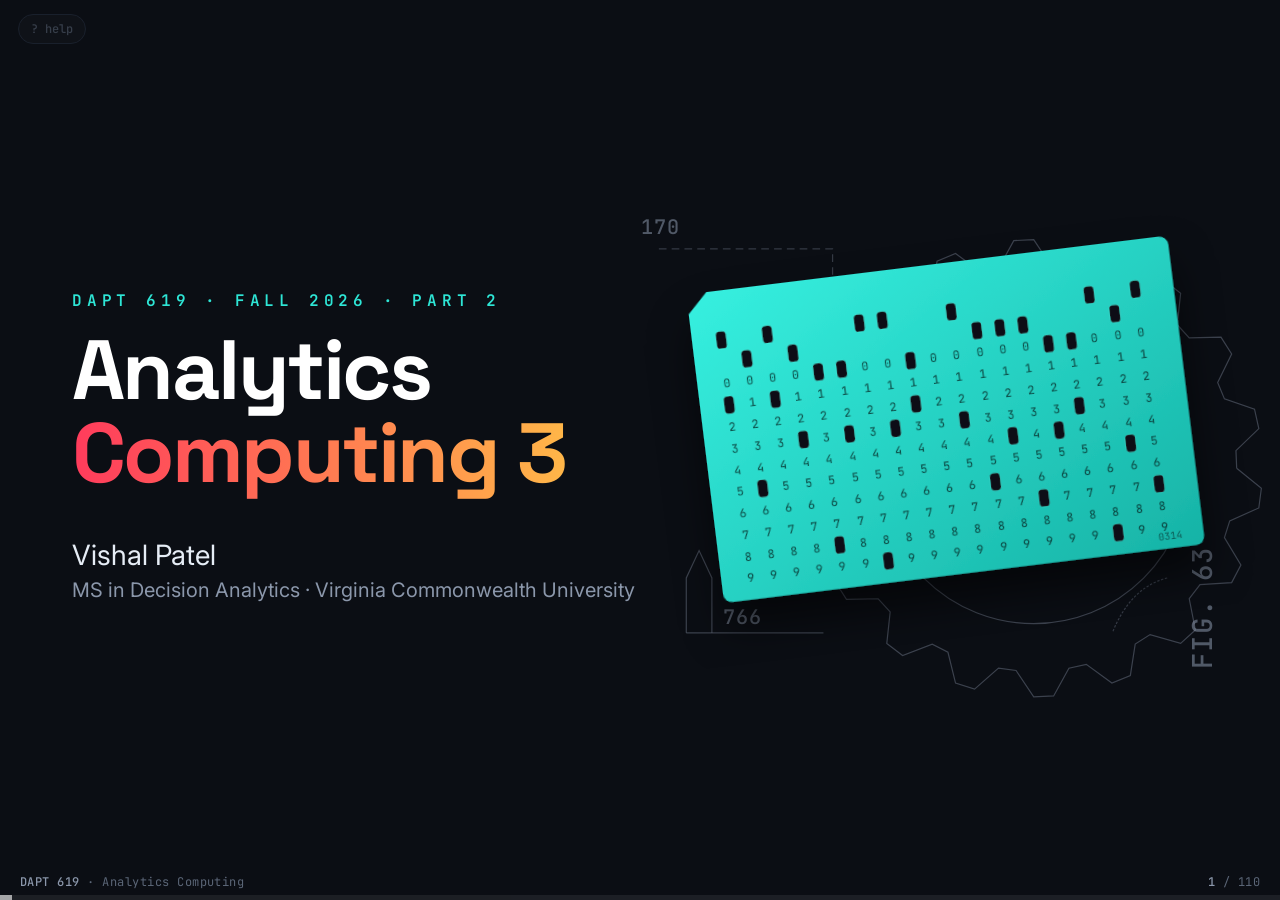
==== commit c70f8019: "added more lines in hears_tutorial, edits in section 1 slides" ====
--- a/slides/html/part-2/index.html
+++ b/slides/html/part-2/index.html
@@ -184,26 +184,26 @@
 <!-- ═══════════════════════════ Agenda ═══════════════════════════ -->
 <section class="slide" data-title="Today: two sessions">
   <h1 class="title">Today</h1>
-  <div class="row fill" style="gap:40px;justify-content:center;align-items:center">
-    <div class="card glow-cyan col" data-f="1" style="width:520px;gap:16px;padding:28px 34px;align-self:center">
+  <div class="row fill" style="gap:40px;justify-content:center;align-items:center"><div class="row" style="gap:40px;align-items:stretch">
+    <div class="card glow-cyan col" data-f="1" style="width:520px;gap:16px;padding:28px 34px">
       <div class="chip" style="align-self:flex-start">Session 1 · 1h 45m</div>
-      <ol class="list" style="font-size:24px;line-height:1.5;margin:0">
-        <li>Warm-up: where we left off</li>
-        <li><b>Unit testing</b>, properly this time</li>
-        <li><span class="amber">Exercise 1</span>: test a real dataset</li>
-        <li>Project code structure</li>
+      <ol class="list" style="font-size:24px;line-height:1.35;margin:0">
+        <li><b>Environments</b><br><span class="muted" style="font-size:19px">conda, and how it compares to venv and uv</span></li>
+        <li><b>Warm-up</b><br><span class="muted" style="font-size:19px">where we left off</span></li>
+        <li><b>Unit testing</b><br><span class="muted" style="font-size:19px"><span class="amber">Exercise</span>: test a real dataset</span></li>
+        <li><b>Project code structure</b></li>
       </ol>
     </div>
     <div class="card glow-red col" data-f="2" style="width:520px;gap:16px;padding:28px 34px">
       <div class="chip red" style="align-self:flex-start">Session 2 · 1h 45m</div>
-      <ol class="list" style="font-size:24px;line-height:1.5;margin:0" start="5">
-        <li><b>Gradio</b>: turn a function into an app</li>
-        <li><span class="amber">Exercise 2</span>: build and share an app</li>
-        <li><b>Polars</b>: DataFrames for the new era</li>
-        <li><b>Foundation models</b> for tabular data</li>
+      <ol class="list" style="font-size:24px;line-height:1.35;margin:0;counter-reset:n 4">
+        <li><b>Gradio</b><br><span class="muted" style="font-size:19px"><span class="amber">Demos</span>: a model app, a data explorer</span></li>
+        <li><b>Polars</b><br><span class="muted" style="font-size:19px"><span class="amber">Demos</span>: two notebooks</span></li>
+        <li><b>Foundation models</b> for tables<br><span class="muted" style="font-size:19px"><span class="amber">Demo</span>: TabICL on heart.csv</span></li>
+        <li><b>Homework</b><br><span class="muted" style="font-size:19px">customer churn</span></li>
       </ol>
     </div>
-  </div>
+  </div></div>
 </section>
 
 <!-- ═══════════════════════════ Start installing now ═══════════════════════════ -->
@@ -223,7 +223,57 @@
       <p data-f="3" class="muted" style="font-size:17px;margin:0;line-height:1.5">It includes <b>PyTorch</b> (for <code>tabicl</code>, Session 2), which is big. Start now; it installs while we review.</p>
     </div>
   </div>
-  <a class="jump" href="#appendix-d">Appendix D: venv vs. conda vs. uv →</a>
+</section>
+
+<!-- ═══════════════════════════ venv vs. conda vs. uv (moved from Appendix D on 2026-11-20) ═══════════════════════════ -->
+<!-- Facts: venv ships with Python and uses the interpreter that runs it; conda and uv can install a Python version themselves
+     (uv venv --python 3.12 downloads one if needed). uv's "10–100× faster than pip" is Astral's own benchmark claim.
+     conda's default solver has been libmamba since conda 23.10, so it is much faster than it used to be. -->
+<section class="slide" data-title="Same job, three tools">
+  <h1 class="title">Same Job, Three Tools</h1>
+  <div class="fill" style="align-items:center">
+  <table class="envtbl">
+    <tr><th></th><th>venv + pip</th><th>conda</th><th>uv</th></tr>
+    <tr data-f="1"><td class="k">create</td><td><code>python -m venv .venv</code></td><td><code>conda create -n dapt619 python=3.12</code></td><td><code>uv venv --python 3.12</code></td></tr>
+    <tr data-f="2"><td class="k">activate</td><td><code>source .venv/Scripts/activate</code></td><td><code>conda activate dapt619</code></td><td><code>source .venv/Scripts/activate</code><br><span class="muted">or skip it: <code>uv run …</code></span></td></tr>
+    <tr data-f="3"><td class="k">install</td><td><code>pip install -r requirements.txt</code></td><td><code>pip install -r requirements.txt</code><br><span class="muted">or <code>conda install pandas</code></span></td><td><code>uv pip install -r requirements.txt</code></td></tr>
+    <tr data-f="4"><td class="k">save</td><td><code>pip freeze &gt; requirements.txt</code></td><td><code>conda env export &gt; environment.yml</code></td><td><code>uv add pandas</code><br><span class="muted">records it in <code>pyproject.toml</code> + <code>uv.lock</code></span></td></tr>
+    <tr data-f="5"><td class="k">lives in</td><td><code>.venv/</code> in the project</td><td>one central <code>envs/</code> folder</td><td><code>.venv/</code> in the project</td></tr>
+    <tr data-f="6" class="when"><td></td><td>lecture 1</td><td>today</td><td>fast, modern</td></tr>
+  </table>
+  <p class="muted" style="font-size:15px;margin:14px 0 0">On a Mac, <code>.venv/Scripts/activate</code> is <code>.venv/bin/activate</code>.</p>
+  </div>
+</section>
+
+<section class="slide" data-title="What actually differs">
+  <h1 class="title">What Actually Differs</h1>
+  <div class="fill" style="gap:26px">
+    <div class="row" style="gap:24px;justify-content:center;align-items:stretch">
+      <div class="card col envcard" data-f="1">
+        <b>venv + pip</b>
+        <div><span class="lab">Python</span>uses the one you already have</div>
+        <div><span class="lab">Speed</span>fine</div>
+        <div><span class="lab">Extras</span>nothing to install: it comes with Python</div>
+        <div><span class="lab">Best for</span>simple projects, any machine with Python</div>
+      </div>
+      <div class="card col envcard" data-f="2">
+        <b>conda</b>
+        <div><span class="lab">Python</span>installs any version for you</div>
+        <div><span class="lab">Speed</span>slowest of the three (much faster than it used to be)</div>
+        <div><span class="lab">Extras</span>also installs non-Python libraries (C, CUDA, …)</div>
+        <div><span class="lab">Best for</span>data science stacks</div>
+      </div>
+      <div class="card col envcard" data-f="3">
+        <b>uv</b>
+        <div><span class="lab">Python</span>installs any version for you</div>
+        <div><span class="lab">Speed</span>10–100× faster than pip</div>
+        <div><span class="lab">Extras</span>a lock file for exact versions; <code>uv run</code> without activating</div>
+        <div><span class="lab">Best for</span>new projects, when speed matters</div>
+      </div>
+    </div>
+    <p data-f="4" class="center" style="font-size:21px;margin:0">All three do the same core job: <span class="amber">one isolated set of packages per project</span>. <code>requirements.txt</code> works with all of them.</p>
+  </div>
+  <div class="foot">uv: <a href="https://docs.astral.sh/uv/" target="_blank">docs.astral.sh/uv</a> · conda: <a href="https://docs.conda.io/" target="_blank">docs.conda.io</a></div>
 </section>
 
 <!-- ═══════════════════════════ Warm-up divider ═══════════════════════════ -->
@@ -272,7 +322,7 @@
   <div class="overlay-card" style="left:56px;top:48px;width:560px">
     <div class="oc-head" style="color:var(--amber)">Mars Climate Orbiter · 1998–1999</div>
     <p style="font-size:19px;margin:0 0 12px;line-height:1.5">Launched Dec 11, 1998. Lost Sep 23, 1999: it <span class="red">burned up in Mars’ atmosphere</span>. Cost: about <b>$327M</b>.</p>
-    <p data-f="1" style="font-size:19px;margin:0;line-height:1.5">One team’s software reported thruster force in <b>pound-force seconds</b>; the navigation software expected <b>newton-seconds</b>. Every number was off by <b>4.45×</b>. <span class="amber">Nothing crashed.</span></p>
+    <p data-f="1" style="font-size:19px;margin:0;line-height:1.5">One team’s software reported thruster force in <b>pound-force seconds</b>; the navigation software expected <b>newton-seconds</b>. Every number was off by <b>4.45×</b>. <span class="amber">The software never raised an error.</span></p>
   </div>
   <div class="overlay-card" data-f="2" style="left:56px;top:372px;width:560px">
     <p style="font-size:19px;margin:0;line-height:1.5"><span class="think" title="Think about it"><svg class="ico"><use href="#i-think"/></svg></span> A Python function expects <b>kilometers</b> but receives <b>miles</b>. Would the code <span class="red">necessarily crash</span>?</p>
@@ -385,8 +435,8 @@
 <!-- ═══════════════════════════ Python doesn't know you meant numbers ═══════════════════════════ -->
 <section class="slide" data-section="Testing" data-title="Python doesn't know you meant numbers">
   <h1 class="title">Python Doesn’t Know You Meant Numbers</h1>
-  <div class="row fill" style="gap:36px;justify-content:center;align-items:center">
-    <div class="col" style="gap:16px;width:540px">
+  <div class="row fill" style="gap:28px;justify-content:center;align-items:center">
+    <div class="col" style="gap:16px;width:500px">
       <div class="fname">addition.py: two temporary lines at the bottom</div>
 <pre class="src" style="font-size:18px;margin-top:-6px"><span class="f">print</span>(add_number(<span class="s">'x'</span>, <span class="s">'y'</span>))
 <span class="f">print</span>(add_number(<span class="s">'x'</span>, <span class="n">5</span>))</pre>
@@ -394,7 +444,7 @@
         <div class="body" style="font-size:18px;line-height:1.7">8<br><span data-f="1" class="fx-none"><span class="amber">xy</span></span><br><span data-f="2" class="fx-none"><span class="red">TypeError: can only concatenate str (not "int") to str</span></span></div></div>
       <p data-f="3" style="font-size:20px;margin:0;line-height:1.5">One input <span class="amber">silently returns nonsense</span> (the Mars Climate Orbiter problem), the other crashes. Neither is what a function called <code>add_number</code> should do.</p>
     </div>
-    <div class="col" data-f="4" style="gap:12px;width:600px">
+    <div class="col" data-f="4" style="gap:12px;width:660px">
 <pre class="src" style="font-size:18px"><span class="kw">def</span> <span class="f">add_number</span>(a, b):
     <span class="kw">if not</span> <span class="f">isinstance</span>(a, (int, float)) \
        <span class="kw">or not</span> <span class="f">isinstance</span>(b, (int, float)):
@@ -629,9 +679,9 @@
   <div class="row fill" style="gap:36px;align-items:center">
     <ol class="list sm" style="font-size:19px;line-height:1.45;width:640px;margin:0">
       <li>In <code>pytest-demo</code>, copy <code>src/heart_tutorial.py</code> and <code>data/heart.csv</code> from the repo (see <code>pytest.md</code>). Finish <code>load_heart()</code> so it returns <code>data/heart.csv</code> as a DataFrame.</li>
-      <li>Write a test: the DataFrame has <b>12 columns</b>. Run <code>pytest -v heart_tutorial.py</code>. It should <span class="green">pass</span>.</li>
-      <li>Write a test: <b>no null values</b> in any column. It should <span class="green">pass</span>.</li>
-      <li>Write a test: the column <code>heart_disease</code> exists. It <span class="red">fails</span>. Read the error message and figure out why.</li>
+      <li>Fill in <code>test_has_twelve_columns</code>: the DataFrame has <b>12 columns</b>. Run <code>pytest -v heart_tutorial.py</code>. It should <span class="green">pass</span>; tests you haven’t written yet show as <span class="muted">SKIPPED</span>.</li>
+      <li>Fill in <code>test_no_nulls</code>: <b>no null values</b> in any column. It should <span class="green">pass</span>.</li>
+      <li>Fill in <code>test_has_heart_disease_column</code>: the column <code>heart_disease</code> exists. It <span class="red">fails</span>. Read the error message and figure out why.</li>
     </ol>
     <div class="col" style="gap:10px;width:470px">
 <pre class="src" style="font-size:17px"><span class="kw">import</span> pandas <span class="kw">as</span> pd
@@ -642,7 +692,8 @@
 
 
 <span class="kw">def</span> <span class="f">test_has_twelve_columns</span>():
-    <span class="kw">assert</span> ...</pre>
+    df = load_heart()
+    <span class="kw">assert</span> ...   <span class="c"># your line</span></pre>
       <div class="tiny muted">Data: Heart Failure Prediction (fedesoriano), 918 rows × 12 columns · <a href="https://www.kaggle.com/datasets/fedesoriano/heart-failure-prediction" target="_blank">kaggle.com/datasets/fedesoriano/heart-failure-prediction</a></div>
     </div>
   </div>
@@ -729,18 +780,18 @@
 </section>
 
 <!-- ═══════════════════════════ 65 · Test the intent ═══════════════════════════ -->
-<section class="slide" data-section="Testing" data-title="Test the Intent, Not the Implementation" style="padding-top:50px">
-  <h1 class="title">Test the Intent, Not the Implementation</h1>
+<section class="slide" data-section="Testing" data-title="Test the Intent, Not Just the Implementation" style="padding-top:50px">
+  <h1 class="title">Test the Intent, Not Just the Implementation</h1>
   <div class="fill" style="justify-content:center;gap:36px">
   <div class="row" style="gap:30px;justify-content:center;align-items:stretch">
-    <div class="card glow-red col" data-f="1" style="width:470px;gap:10px;padding:20px 26px">
-      <div style="font:600 20px var(--font-head)">Tests written <span class="red">from the code</span></div>
-      <div class="muted" style="font-size:17px;line-height:1.5">Read the function, then write a test that passes. You inherit every assumption the author made, including the wrong ones.</div>
-      <div style="font:600 17px var(--font-head);color:var(--red);margin-top:auto">Confirms what was <em>written</em>.</div>
+    <div class="card glow-amber col" data-f="1" style="width:470px;gap:10px;padding:20px 26px">
+      <div style="font:600 20px var(--font-head)">Tests written <span class="amber">from the code</span></div>
+      <div class="muted" style="font-size:17px;line-height:1.5">Useful for choosing <b>which cases</b> to test: every branch, every error path, every edge. Risky for deciding the <b>right answer</b>: copy what the code returns into the assert, and you lock in its bugs.</div>
+      <div style="font:600 17px var(--font-head);color:var(--amber);margin-top:auto">Covers what was <em>written</em>.</div>
     </div>
     <div class="card glow-cyan col" data-f="2" style="width:470px;gap:10px;padding:20px 26px;border-color:rgba(74,222,128,.5)">
       <div style="font:600 20px var(--font-head)">Tests written <span class="green">from the spec</span></div>
-      <div class="muted" style="font-size:17px;line-height:1.5">Start from the requirement. Decide the expected output <em>before</em> looking at (or writing) the implementation.</div>
+      <div class="muted" style="font-size:17px;line-height:1.5">Start from the requirement. Decide the <b>expected output</b> <em>before</em> looking at (or writing) the implementation.</div>
       <div style="font:600 17px var(--font-head);color:var(--green);margin-top:auto">Checks what was <em>intended</em>.</div>
     </div>
   </div>
@@ -776,8 +827,18 @@
     <div class="answer" data-f="1"><span class="chip green">Answer</span><span>3 passed. <code class="red">F</code>: the test ran and failed (an assert was false). <code class="amber">E</code>: something broke <i>before</i> the test could run, such as a fixture raising an error.</span></div></div>
 </section>
 <section class="slide q" data-section="Testing · Quick check" data-title="Testing for an error">
-  <div class="fill"><p><span class="chip amber qn">Q4</span> <code>load_data("")</code> should raise a <code>ValueError</code> for an empty path. Write the test.</p>
-    <div class="answer" data-f="1"><span class="chip green">Answer</span><span><code>with pytest.raises(ValueError): load_data("")</code>. It fails if no error, or a different error, is raised.</span></div></div>
+  <div class="fill"><p><span class="chip amber qn">Q4</span> <code>load_data("")</code> should raise a <code>ValueError</code> for an empty path. Which test checks this?</p>
+    <ol class="list abc mono" style="font-size:19px;line-height:1.35;display:grid;grid-template-columns:1fr 1fr;gap:4px 40px">
+      <li style="white-space:pre">assert load_data("") == ValueError</li>
+      <li data-fa="1" style="white-space:pre">with pytest.raises(ValueError):
+    load_data("")</li>
+      <li style="white-space:pre">try:
+    load_data("")
+except ValueError:
+    pass</li>
+      <li style="white-space:pre">assert load_data("") is None</li>
+    </ol>
+    <div class="answer" data-f="1"><span class="chip green">Answer</span><span><b>B.</b> A and D never reach the comparison: the error is raised first, so the test crashes instead of checking anything. C passes even when <b>no</b> error is raised, so it can never fail.</span></div></div>
 </section>
 <section class="slide q" data-section="Testing · Quick check" data-title="All green means correct?">
   <div class="fill"><p><span class="chip amber qn">Q5</span> <strong>True or False:</strong> if all of your tests pass, your code is correct.</p>
@@ -968,13 +1029,20 @@
 <!-- ═══════════════════════════ 78 · How to name files ═══════════════════════════ -->
 <section class="slide" data-section="Structure" data-title="How to Name Files">
   <h1 class="title">How to Name Files</h1>
-  <div class="fill" style="align-items:center">
+  <div class="fill" style="align-items:center;gap:22px">
+    <!-- Quote: commonly attributed to Phil Karlton (Netscape); see martinfowler.com/bliki/TwoHardThings.html -->
+    <div class="center" style="max-width:980px">
+      <p style="font-size:26px;margin:0;line-height:1.4">“There are only two hard things in Computer Science: cache invalidation and <span class="amber">naming things</span>.”</p>
+      <p class="muted" style="font-size:16px;margin:6px 0 0">Phil Karlton</p>
+    </div>
+    <div class="col" data-f="1" style="align-items:center">
     <!-- YouTube only allows embeds from http(s) pages; when opened as a local file we show a thumbnail that links out instead -->
-    <div class="yt-slot ring" data-video="ES1LTlnpLMk" style="width:880px;height:495px">
+    <div class="yt-slot ring" data-video="ES1LTlnpLMk" style="width:640px;height:360px">
       <a class="yt-fallback" href="https://www.youtube.com/watch?v=ES1LTlnpLMk" target="_blank" style="display:block;position:relative;width:100%;height:100%"><img src="assets/normconf.png" class="shot" style="width:100%;height:100%;object-fit:cover" alt="How to Name Files Like a Normie — Jenny Bryan, NormConf">
         <svg class="ico" style="position:absolute;left:50%;top:50%;width:90px;height:90px;transform:translate(-50%,-50%);color:#fff;filter:drop-shadow(0 4px 20px rgba(0,0,0,.6))"><use href="#i-play"/></svg></a>
     </div>
     <div class="tiny yt-note" style="margin-top:12px">Jenny Bryan · NormConf · <a href="https://www.youtube.com/watch?v=ES1LTlnpLMk" target="_blank">youtube.com/watch?v=ES1LTlnpLMk</a></div>
+    </div>
   </div>
 </section>
 
@@ -1191,9 +1259,44 @@
   <div class="foot"><a href="https://www.gradio.app/guides/the-interface-class" target="_blank">gradio.app/guides/the-interface-class</a></div>
 </section>
 
-<section class="slide section quiz" data-section="Gradio · Demo" data-title="Gradio demo: draw a digit">
-  <div class="kicker green">Live demo</div>
-  <h1>Gradio: <span style="color:var(--green)">Draw a Digit</span></h1>
+<!-- ═══════════════════════════ What is Gradio good for? (use cases) ═══════════════════════════ -->
+<!-- Use case 3 example is from the instructor's own work (vision model reading product dimensions from vendor PDF catalogues).
+     Not demoed; tell the story here. Use cases 1 and 2 are the two live demos that follow. -->
+<section class="slide" data-section="Gradio" data-title="What is Gradio good for?">
+  <h1 class="title">What Is Gradio Good For?</h1>
+  <div class="fill" style="gap:30px;justify-content:center">
+    <div class="grid-3" style="gap:26px;align-items:stretch">
+      <div class="card col" data-f="1" style="gap:12px">
+        <div class="row" style="gap:14px;align-items:center"><div class="num">1</div><b style="font-size:22px;line-height:1.25">Give a model an interface</b></div>
+        <p class="muted" style="font-size:17px;margin:0;line-height:1.5">Anyone can try your model: draw, upload, or type, and get a prediction. No Python needed on their side.</p>
+        <span class="chip green" style="align-self:flex-start;margin-top:auto">Demo 1 · draw a digit</span>
+      </div>
+      <div class="card col" data-f="2" style="gap:12px">
+        <div class="row" style="gap:14px;align-items:center"><div class="num amber">2</div><b style="font-size:22px;line-height:1.25">Explore data, slice a report</b></div>
+        <p class="muted" style="font-size:17px;margin:0;line-height:1.5">Dropdowns, sliders, and buttons over a DataFrame: filter, group, plot. A lightweight dashboard for the questions people actually ask.</p>
+        <span class="chip green" style="align-self:flex-start;margin-top:auto">Demo 2 · heart data explorer</span>
+      </div>
+      <div class="card col" data-f="3" style="gap:12px">
+        <div class="row" style="gap:14px;align-items:center"><div class="num violet">3</div><b style="font-size:22px;line-height:1.25">Review, validate, label</b></div>
+        <p class="muted" style="font-size:17px;margin:0;line-height:1.5">Put a person in the loop: show the model’s output next to the source, record ✓ / ✗ or the right answer, save it. Those rows become your <b>test set</b> or your <b>training labels</b>.</p>
+        <p style="font-size:16px;margin:auto 0 0;line-height:1.45"><span class="amber">e.g.</span> Did the vision model read the right product dimensions from a vendor’s PDF catalogue?</p>
+      </div>
+    </div>
+    <div class="row" data-f="4" style="gap:12px;justify-content:center;flex-wrap:wrap;font-size:16px">
+      <b style="font-size:17px">Also:</b>
+      <span class="chip">What-if calculators</span>
+      <span class="chip">Chat front-ends for LLMs</span>
+      <span class="chip">Side-by-side model comparison</span>
+      <span class="chip">Tools for AI agents (MCP)</span>
+    </div>
+    <p data-f="5" class="center" style="font-size:20px;margin:0"><span class="think" title="Think about it"><svg class="ico"><use href="#i-think"/></svg></span> Where in your job would one of these save someone an email, a spreadsheet, or a meeting?</p>
+  </div>
+</section>
+
+<section class="slide section quiz" data-section="Gradio · Use case 1" data-title="Use case 1: give a model an interface">
+  <div class="kicker green">Use case 1 · Live demo</div>
+  <h1>Give a Model <span style="color:var(--green)">an Interface</span></h1>
+  <p class="muted" style="font-size:24px;margin-top:18px">Draw a digit, get a prediction</p>
   <pre style="margin-top:40px;font-size:22px;line-height:1.7;color:var(--amber)">pip install gradio
 src/digits_app_tutorial.py  <span class="dim"># fill in the blanks</span>
 src/digits_app.py           <span class="dim"># complete: just run it</span></pre>
@@ -1201,7 +1304,7 @@
 </section>
 
 <!-- ═══════════════════════════ The main guard ═══════════════════════════ -->
-<section class="slide" data-section="Gradio · Demo" data-title="The main guard">
+<section class="slide" data-section="Gradio · Use case 1" data-title="The main guard">
   <h1 class="title"><code class="plain" style="color:var(--amber)">if __name__ == "__main__":</code></h1>
   <p class="center muted" style="font-size:19px;margin:-14px 0 20px">the “main guard”</p>
   <div class="row fill" style="gap:40px;justify-content:center;align-items:center">
@@ -1232,7 +1335,7 @@
 
 <!-- Verified in a headless browser on Gradio 5.49 and 6.32: mouse-drawn 1,7,4,2,3,5,8,9 predicted correctly; 0 and 6 missed.
      Same accuracy as the old digits_utils.py pre-processing, which this replaces. -->
-<section class="slide" data-section="Gradio · Demo" data-title="The digit app">
+<section class="slide" data-section="Gradio · Use case 1" data-title="The digit app">
   <h1 class="title">The Spring Digits Example, Now an App</h1>
   <div class="row fill" style="gap:30px;justify-content:center;align-items:center">
     <div class="col" style="gap:10px;width:640px">
@@ -1261,8 +1364,19 @@
   </div>
 </section>
 
+<!-- ═══════════════════════════ Use case 2: explore your data ═══════════════════════════ -->
+<!-- Run-only demo (no tutorial version): from the repo root, python src/heart_app.py. It launches with share=True,
+     so paste the gradio.live link in the HyFlex chat; Ctrl+C on the next slide shows the link dying. -->
+<section class="slide section quiz" data-section="Gradio · Use case 2" data-title="Use case 2: explore your data">
+  <div class="kicker green">Use case 2 · Live demo</div>
+  <h1>Explore <span style="color:var(--green)">Your Data</span></h1>
+  <p class="muted" style="font-size:24px;margin-top:18px">The heart data, as a point-and-click explorer</p>
+  <pre style="margin-top:34px;font-size:22px;line-height:1.7;color:var(--amber)">python src/heart_app.py  <span class="dim"># from the repo root</span></pre>
+  <svg class="big-ico ico" style="color:var(--green)"><use href="#i-app"/></svg>
+</section>
+
 <!-- Verified on Gradio 5.49 and 6.32. Screenshot is a real Gradio 6.32 render of src/heart_app.py. -->
-<section class="slide" data-section="Gradio" data-title="More control: gr.Blocks">
+<section class="slide" data-section="Gradio · Use case 2" data-title="More control: gr.Blocks">
   <h1 class="title">More Control: <code class="plain" style="color:var(--amber)">gr.Blocks</code></h1>
   <div class="row fill" style="gap:30px;justify-content:center;align-items:center">
     <div class="col" style="gap:14px;width:600px">
@@ -1277,11 +1391,12 @@
     btn.click(fn=plot_column,            <span class="c"># event → function</span>
               inputs=col, outputs=plot)
 
-demo.launch()</pre>
+demo.launch(share=<span class="kw">True</span>)   <span class="c"># + a public link</span></pre>
       <ul class="list" style="font-size:18px;margin:0">
         <li data-f="1"><b>Layout:</b> <code>gr.Row</code>, <code>gr.Column</code>, <code>gr.Tab</code></li>
-        <li data-f="2"><b>Events:</b> <code>.click</code>, <code>.change</code>, <code>.submit</code> wire a component to a function</li>
-        <li data-f="3">Start with <code>Interface</code>; switch to <code>Blocks</code> when you need layout or more than one button.</li>
+        <li data-f="2"><b>Events:</b> <code>.click</code>, <code>.change</code>, <code>.submit</code> call a function</li>
+        <li data-f="3"><b>Errors:</b> <code>raise gr.Error("…")</code> shows a message, not a crash</li>
+        <li data-f="4">Start with <code>Interface</code>; use <code>Blocks</code> for layout or several buttons</li>
       </ul>
     </div>
     <img src="assets/gradio-blocks.png" class="shot" style="width:480px;background:#fff" alt="Heart data explorer built with gr.Blocks: Column dropdown, Plot button, and an Age histogram split by HeartDisease">
@@ -1311,49 +1426,6 @@
   </div>
   <p data-f="3" class="center" style="font-size:20px;margin:0 0 30px"><span class="red">Careful:</span> a public app exposes whatever your function can reach: files, API keys, your data.</p>
   <div class="foot"><a href="https://www.gradio.app/guides/sharing-your-app" target="_blank">gradio.app/guides/sharing-your-app</a></div>
-</section>
-
-<!-- ═══════════════════════════ Exercise 2 ═══════════════════════════ -->
-<section class="slide section quiz" data-section="Gradio · Exercise" data-title="Exercise 2: build and share an app">
-  <div class="kicker green">Exercise 2 · 10 min</div>
-  <h1>Build and <span style="color:var(--green)">Share</span> an App</h1>
-  <pre style="margin-top:40px;font-size:22px;line-height:1.7;color:var(--amber)">src/percent_app_tutorial.py  <span class="dim"># fill in the blanks</span>
-src/percent_app.py           <span class="dim"># complete: just run it</span></pre>
-  <svg class="big-ico ico" style="color:var(--green)"><use href="#i-app"/></svg>
-</section>
-
-<!-- Verified with Gradio 5.49 + gradio_client: 80→100 returns "25.0% (up)", 100→80 "-20.0% (down)", 0→5 shows the gr.Error. -->
-<section class="slide" data-section="Gradio · Exercise" data-title="Exercise 2: percent change app">
-  <h1 class="title" style="margin-bottom:14px">Exercise 2: Your Tested Function, Now an App</h1>
-  <div class="row fill" style="gap:34px;align-items:center">
-    <ol class="list sm" style="font-size:18px;line-height:1.45;width:490px;margin:0">
-      <li>Open <code>src/percent_app_tutorial.py</code> and fill in the steps (complete version: <code>src/percent_app.py</code>, shown on the right).</li>
-      <li>From the repo root, run <code>python src/percent_app_tutorial.py</code> and open the local URL.</li>
-      <li>Try <b>80 → 100</b>, then <b>0 → 10</b>. What happens? Where does the message come from?</li>
-      <li>Change one thing and rerun: the title, a label, or the output wording.</li>
-    </ol>
-<pre class="src" style="font-size:14px;width:650px;line-height:1.5"><span class="kw">import</span> gradio <span class="kw">as</span> gr
-<span class="kw">from</span> metrics <span class="kw">import</span> percent_change
-
-<span class="kw">def</span> <span class="f">describe_change</span>(old, new):
-    <span class="kw">try</span>:
-        pct = percent_change(old, new)
-    <span class="kw">except</span> <span class="f">ValueError</span>:
-        <span class="kw">raise</span> gr.Error(<span class="s">"Old value cannot be zero."</span>)
-    direction = <span class="s">"up"</span> <span class="kw">if</span> pct &gt; <span class="n">0</span> <span class="kw">else</span> <span class="s">"down"</span> <span class="kw">if</span> pct &lt; <span class="n">0</span> <span class="kw">else</span> <span class="s">"flat"</span>
-    <span class="kw">return</span> <span class="s">f"{pct:.1f}% ({direction})"</span>
-
-demo = gr.Interface(
-    fn=describe_change,
-    inputs=[gr.Number(label=<span class="s">"Old value"</span>),
-            gr.Number(label=<span class="s">"New value"</span>)],
-    outputs=gr.Textbox(label=<span class="s">"Change"</span>),
-    title=<span class="s">"Percent change calculator"</span>,
-)
-
-<span class="kw">if</span> __name__ == <span class="s">"__main__"</span>:
-    demo.launch()</pre>
-  </div>
   <a class="jump" href="#appendix-b">Appendix B: API, MCP &amp; Hugging Face hosting →</a>
 </section>
 
@@ -1365,7 +1437,7 @@
   <a class="jump skip" href="#polars">Skip the quick check → Polars</a>
 </section>
 <section class="slide q" data-section="Gradio · Quick check" data-title="How many components?">
-  <div class="fill"><p><span class="chip amber qn">Q1</span> Your function is <code>def describe_change(old, new): return f"{pct:.1f}%"</code>. How many <b>input</b> and <b>output</b> components does its <code>gr.Interface</code> need?</p><div class="answer" data-f="1"><span class="chip green">Answer</span><span>2 inputs (one per argument) and 1 output (one per return value), e.g. two <code>gr.Number</code> and one <code>gr.Textbox</code>.</span></div></div>
+  <div class="fill"><p><span class="chip amber qn">Q1</span> Your function is <code>def churn_risk(tenure, plan): return label, prob</code>. How many <b>input</b> and <b>output</b> components does its <code>gr.Interface</code> need?</p><div class="answer" data-f="1"><span class="chip green">Answer</span><span>2 inputs (one per argument) and 2 outputs (one per return value), e.g. a <code>gr.Number</code> and a <code>gr.Dropdown</code> in, a <code>gr.Textbox</code> and a <code>gr.Number</code> out.</span></div></div>
 </section>
 <section class="slide q" data-section="Gradio · Quick check" data-title="Does the share link still work?">
   <div class="fill"><p><span class="chip amber qn">Q2</span> You ran <code>demo.launch(share=True)</code>, sent the link to your manager, and closed your laptop. Can your manager still use the app?</p><div class="answer" data-f="1"><span class="chip green">Answer</span><span><b>No.</b> The share link only forwards to your computer; the function runs on your laptop. For an app that stays up, host it (e.g. on Hugging Face Spaces).</span></div></div>
@@ -1572,8 +1644,8 @@
   <div class="kicker green">Live demo</div>
   <h1><span style="color:var(--green)">Polars</span></h1>
   <pre style="margin-top:40px;font-size:24px;line-height:1.8;color:var(--amber)">pip install polars
-<span style="color:var(--text)">01_polars_wrangle_tutorial.ipynb
-02_lazy_evaluation_tutorial.ipynb</span></pre>
+<span style="color:var(--text)">notebooks/01_polars_wrangle.ipynb
+notebooks/02_lazy_evaluation.ipynb</span></pre>
   <svg class="big-ico ico" style="color:var(--green)"><use href="#i-bolt"/></svg>
 </section>
 
@@ -1691,8 +1763,8 @@
 </section>
 
 <!-- Verified on this machine (CPU, seed 314, 70/30 stratified split of heart.csv, one-hot encoding):
-     LogReg 0.919 AUC, HistGradientBoosting 0.927, TabICL 0.932 (~1 s after the one-time weight download).
-     Script: see notes in the session; pip install tabicl pulls in PyTorch. -->
+     LogReg (scaled) 0.919 AUC, HistGradientBoosting 0.927, TabICL 0.932 (~1 s after the one-time weight download).
+     Script: src/tabicl_heart.py (re-verified 2026-11-20). First run downloads a ~110 MB checkpoint (jingang/TabICL on HF). -->
 <section class="slide" data-section="Tabular FMs" data-title="Try it: TabICL on heart.csv">
   <h1 class="title">Try It: Three Lines</h1>
   <div class="row fill" style="gap:40px;justify-content:center;align-items:center">
@@ -1716,6 +1788,7 @@
       <p data-f="2" style="font-size:17px;margin:0;line-height:1.5">On a small, clean dataset everyone is close. The gap grows on <b>messier data</b> and when the baselines aren’t tuned by an expert.</p>
     </div>
   </div>
+  <div class="foot">Full code: <code>src/tabicl_heart.py</code></div>
 </section>
 
 <section class="slide" data-section="Tabular FMs" data-title="Should you use one?">
@@ -1765,25 +1838,24 @@
 
 <!-- ═══════════════════════════ Homework ═══════════════════════════ -->
 <!-- Full instructions: class-material/HW_instructions.md · starter: homework/ · answer key (instructor only): instructor/homework/answer_key.md -->
-<section class="slide" id="homework" data-title="Homework: customer churn, end to end">
-  <h1 class="title">Homework: Customer Churn, End to End</h1>
+<section class="slide" id="homework" data-title="Homework: customer churn">
+  <h1 class="title">Homework: Customer Churn</h1>
   <div class="row" style="gap:16px;justify-content:center;margin:-8px 0 24px">
-    <span class="chip red">Due Thu, Dec 3 · 11:59 PM</span><span class="chip">Submit: your GitHub repo link</span><span class="chip amber">About 2–3 hours</span>
+    <span class="chip red">Due Thu, Dec 3 · 11:59 PM</span><span class="chip">Submit: your GitHub repo link</span>
   </div>
   <div class="row fill" style="gap:34px;justify-content:center;align-items:center">
     <div class="col" style="gap:10px;width:620px">
       <p style="font-size:19px;margin:0 0 4px;line-height:1.5">You just joined a telecom’s analytics team. A colleague left you <code>churn_raw.csv</code>. Nobody has checked it.</p>
-      <div class="hwrow" data-f="1"><span class="pts">10</span><b>Repo</b><span>git, environment, layout</span><span class="tag">Session 1</span></div>
-      <div class="hwrow" data-f="1"><span class="pts">25</span><b>Can we trust the data?</b><span>pytest + a data issues log</span><span class="tag">Testing</span></div>
-      <div class="hwrow" data-f="1"><span class="pts">10</span><b>What drives churn?</b><span>Polars tables + a lazy plan</span><span class="tag">Polars</span></div>
-      <div class="hwrow" data-f="1"><span class="pts">20</span><b>Which model?</b><span>5-fold CV, with TabICL</span><span class="tag">Tabular FMs</span></div>
-      <div class="hwrow" data-f="1"><span class="pts">15</span><b>An app</b><span>Gradio Blocks, two tabs</span><span class="tag">Gradio</span></div>
-      <div class="hwrow" data-f="1"><span class="pts">20</span><b>Your recommendation</b><span>to the stakeholders, with numbers</span><span class="tag">You</span></div>
+      <div class="hwrow" data-f="1"><span class="pts">15</span><b>Repo</b><span>git, environment, layout</span><span class="tag">Session 1</span></div>
+      <div class="hwrow" data-f="1"><span class="pts">30</span><b>Can we trust the data?</b><span>pytest + a data issues log</span><span class="tag">Testing</span></div>
+      <div class="hwrow" data-f="1"><span class="pts">15</span><b>What drives churn?</b><span>Polars tables + a lazy plan</span><span class="tag">Polars</span></div>
+      <div class="hwrow" data-f="1"><span class="pts">25</span><b>Which model?</b><span>3-fold CV, with TabICL</span><span class="tag">Tabular FMs</span></div>
+      <div class="hwrow" data-f="1"><span class="pts">15</span><b>An app</b><span>a churn prediction screen</span><span class="tag">Gradio</span></div>
     </div>
     <div class="col" data-f="2" style="gap:14px;width:470px">
       <div class="card glow-cyan col" style="gap:8px">
         <b style="font-size:19px">How it’s graded</b>
-        <p class="muted" style="font-size:16px;margin:0;line-height:1.5">Most points are for your <b>judgment calls</b> (what’s wrong with the data, which model to trust, what to recommend) and for showing that you <b>ran</b> the code.</p>
+        <p class="muted" style="font-size:16px;margin:0;line-height:1.5">Most points are for your <b>judgment calls</b> (what’s wrong with the data, and which model to trust) and for showing that you <b>ran</b> the code.</p>
       </div>
       <div class="card col" style="gap:8px">
         <b style="font-size:19px">Get started</b>
@@ -1879,7 +1951,7 @@
 
 
 <!-- Verified on Gradio 6.32 with gradio[mcp]: launch(mcp_server=True) serves /gradio_api/mcp/schema with the function's
-     docstring as the tool description. gradio_client call verified earlier against percent_app (api_name = function name in 6.x). -->
+     docstring as the tool description. gradio_client call verified 2026-11-20 against the greet app from "Anatomy of gr.Interface" (api_name = function name in 6.x). -->
 <section class="slide" data-section="Beyond your laptop" data-title="Your app is also an API and an AI tool">
   <h1 class="title">Bonus: Your App Is Also an API, and an AI Tool</h1>
   <div class="row fill" style="gap:30px;justify-content:center;align-items:center"><div class="row" style="gap:30px;align-items:stretch">
@@ -1888,8 +1960,8 @@
 <pre class="src" style="font-size:14px"><span class="kw">from</span> gradio_client <span class="kw">import</span> Client
 
 client = Client(<span class="s">"http://127.0.0.1:7860/"</span>)
-client.predict(<span class="n">80</span>, <span class="n">100</span>, api_name=<span class="s">"/describe_change"</span>)
-<span class="c"># '25.0% (up)'</span></pre>
+client.predict(<span class="s">"Ada"</span>, api_name=<span class="s">"/greet"</span>)
+<span class="c"># 'Hello Ada!'</span></pre>
       <p class="muted" style="font-size:16px;margin:0;line-height:1.5">Click <b>Use via API</b> at the bottom of any Gradio app to see this code for <i>that</i> app.</p>
     </div>
     <div class="card glow-amber col" data-f="1" style="width:550px;gap:12px">
@@ -2038,64 +2110,6 @@
 </section>
 
 
-<!-- ═══════════════════════════ Appendix D: three ways to build an environment ═══════════════════════════ -->
-<!-- Facts: venv ships with Python and uses the interpreter that runs it; conda and uv can install a Python version themselves
-     (uv venv --python 3.12 downloads one if needed). uv's "10–100× faster than pip" is Astral's own benchmark claim.
-     conda's default solver has been libmamba since conda 23.10, so it is much faster than it used to be. -->
-<section class="slide section" id="appendix-d" data-section="Environments" data-title="Appendix D: Three ways to build an environment">
-  <div class="kicker">Appendix D</div>
-  <h1>venv vs. conda <span>vs. uv</span></h1>
-  <svg class="big-ico ico"><use href="#i-box"/></svg>
-  <div class="secnum">D</div>
-</section>
-
-<section class="slide" data-section="Environments" data-title="Same job, three tools">
-  <h1 class="title">Same Job, Three Tools</h1>
-  <div class="fill" style="align-items:center">
-  <table class="envtbl">
-    <tr><th></th><th>venv + pip</th><th>conda</th><th>uv</th></tr>
-    <tr data-f="1"><td class="k">create</td><td><code>python -m venv .venv</code></td><td><code>conda create -n dapt619 python=3.12</code></td><td><code>uv venv --python 3.12</code></td></tr>
-    <tr data-f="2"><td class="k">activate</td><td><code>source .venv/Scripts/activate</code></td><td><code>conda activate dapt619</code></td><td><code>source .venv/Scripts/activate</code><br><span class="muted">or skip it: <code>uv run …</code></span></td></tr>
-    <tr data-f="3"><td class="k">install</td><td><code>pip install -r requirements.txt</code></td><td><code>pip install -r requirements.txt</code><br><span class="muted">or <code>conda install pandas</code></span></td><td><code>uv pip install -r requirements.txt</code></td></tr>
-    <tr data-f="4"><td class="k">save</td><td><code>pip freeze &gt; requirements.txt</code></td><td><code>conda env export &gt; environment.yml</code></td><td><code>uv add pandas</code><br><span class="muted">records it in <code>pyproject.toml</code> + <code>uv.lock</code></span></td></tr>
-    <tr data-f="5"><td class="k">lives in</td><td><code>.venv/</code> in the project</td><td>one central <code>envs/</code> folder</td><td><code>.venv/</code> in the project</td></tr>
-    <tr data-f="6" class="when"><td></td><td>lecture 1</td><td>today</td><td>fast, modern</td></tr>
-  </table>
-  <p class="muted" style="font-size:15px;margin:14px 0 0">On a Mac, <code>.venv/Scripts/activate</code> is <code>.venv/bin/activate</code>.</p>
-  </div>
-</section>
-
-<section class="slide" data-section="Environments" data-title="What actually differs">
-  <h1 class="title">What Actually Differs</h1>
-  <div class="fill" style="gap:26px">
-    <div class="row" style="gap:24px;justify-content:center;align-items:stretch">
-      <div class="card col envcard" data-f="1">
-        <b>venv + pip</b>
-        <div><span class="lab">Python</span>uses the one you already have</div>
-        <div><span class="lab">Speed</span>fine</div>
-        <div><span class="lab">Extras</span>nothing to install: it comes with Python</div>
-        <div><span class="lab">Best for</span>simple projects, any machine with Python</div>
-      </div>
-      <div class="card col envcard" data-f="2">
-        <b>conda</b>
-        <div><span class="lab">Python</span>installs any version for you</div>
-        <div><span class="lab">Speed</span>slowest of the three (much faster than it used to be)</div>
-        <div><span class="lab">Extras</span>also installs non-Python libraries (C, CUDA, …)</div>
-        <div><span class="lab">Best for</span>data science stacks, Anaconda users</div>
-      </div>
-      <div class="card col envcard" data-f="3">
-        <b>uv</b>
-        <div><span class="lab">Python</span>installs any version for you</div>
-        <div><span class="lab">Speed</span>10–100× faster than pip</div>
-        <div><span class="lab">Extras</span>a lock file for exact versions; <code>uv run</code> without activating</div>
-        <div><span class="lab">Best for</span>new projects, when speed matters</div>
-      </div>
-    </div>
-    <p data-f="4" class="center" style="font-size:21px;margin:0">All three do the same core job: <span class="amber">one isolated set of packages per project</span>. <code>requirements.txt</code> works with all of them.</p>
-  </div>
-  <div class="foot">uv: <a href="https://docs.astral.sh/uv/" target="_blank">docs.astral.sh/uv</a> · conda: <a href="https://docs.conda.io/" target="_blank">docs.conda.io</a></div>
-  <a class="jump back" href="#warmup">↩ Back to the lecture</a>
-</section>
 </div></div>
 
 <!-- ───────── chrome ───────── -->
